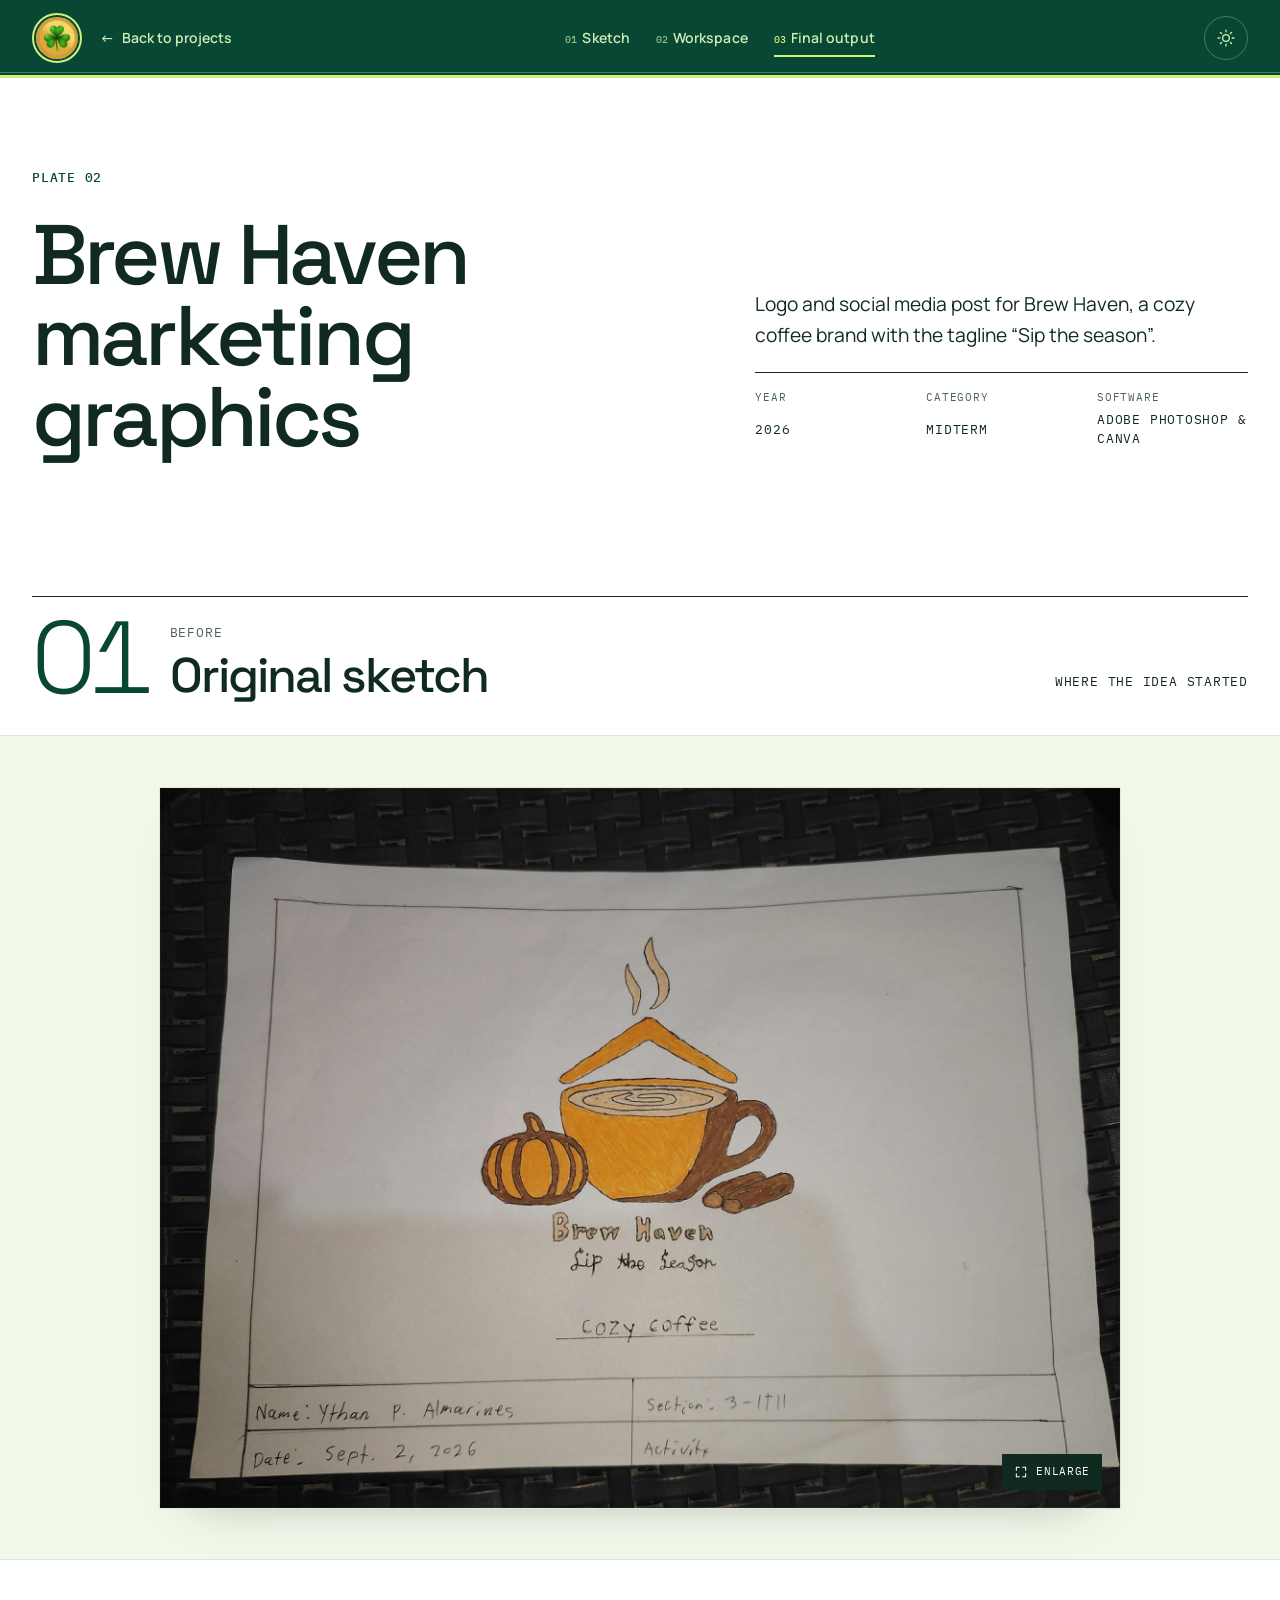
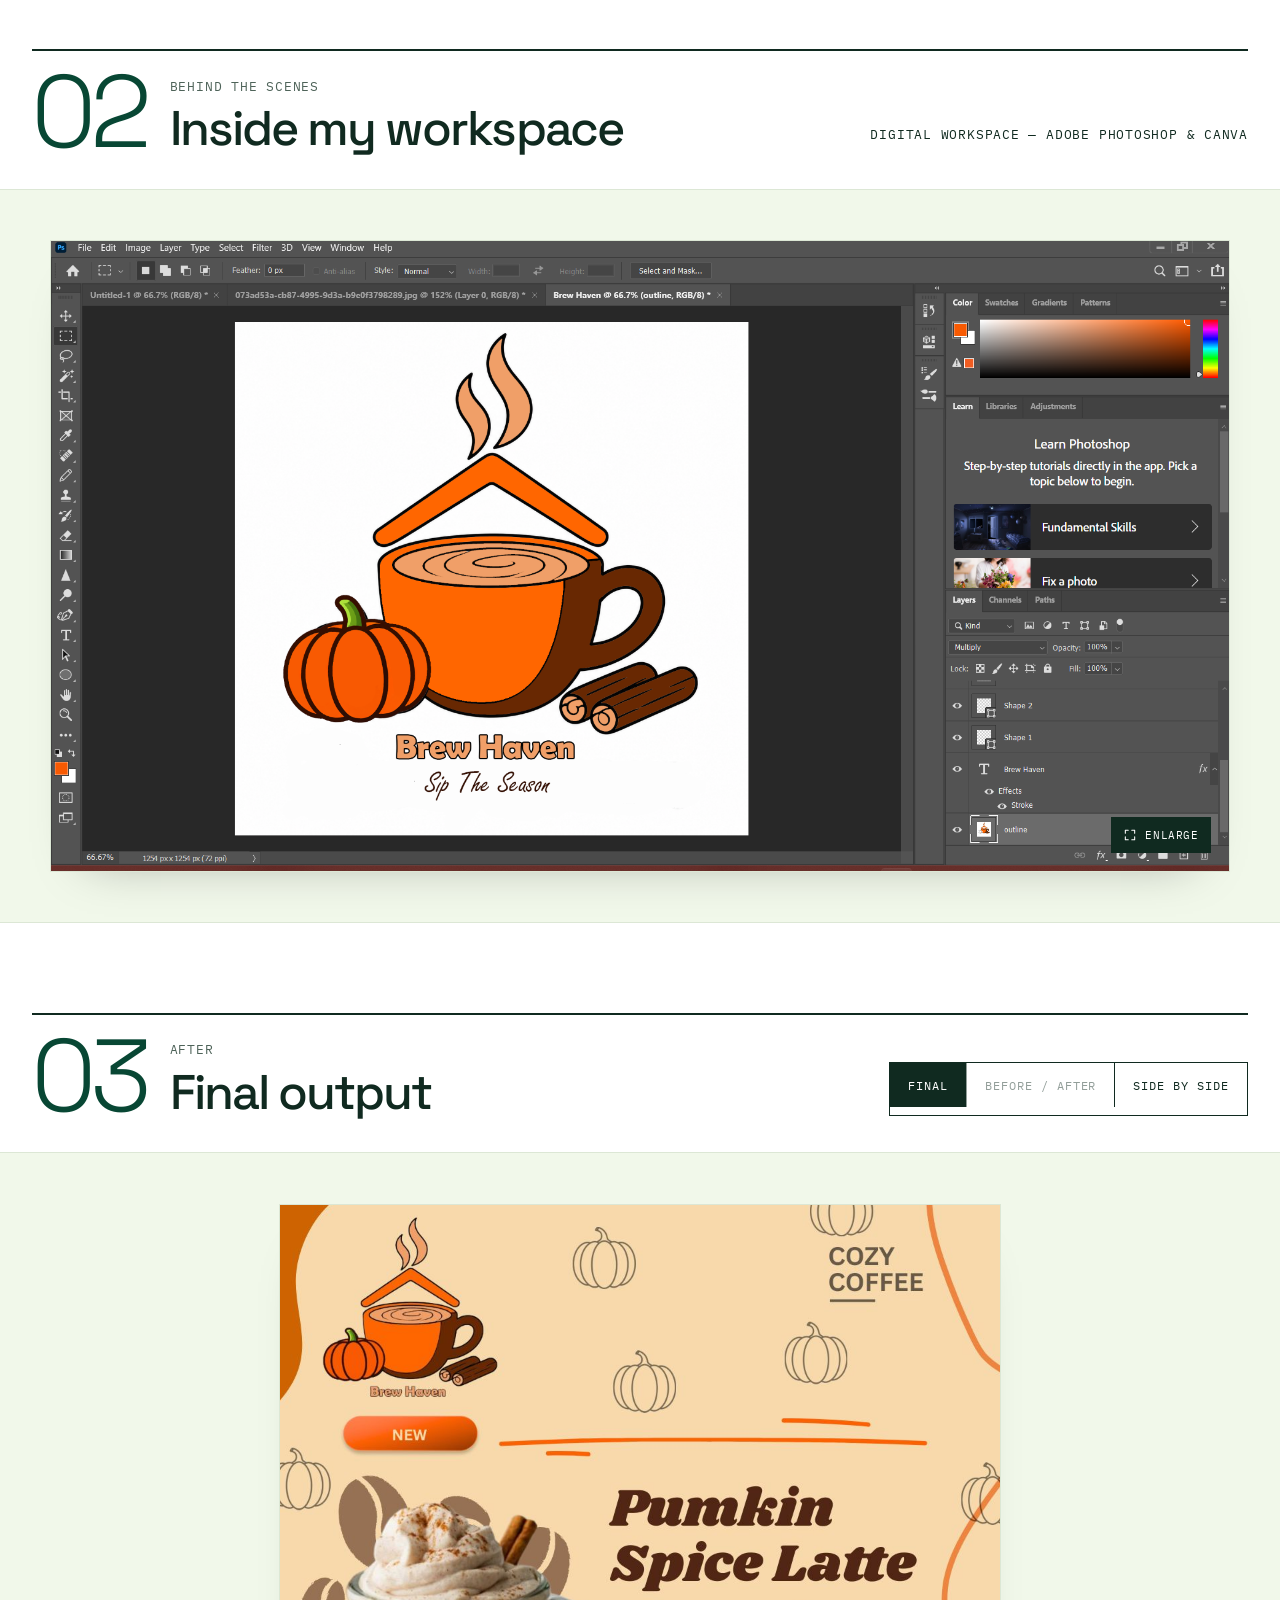
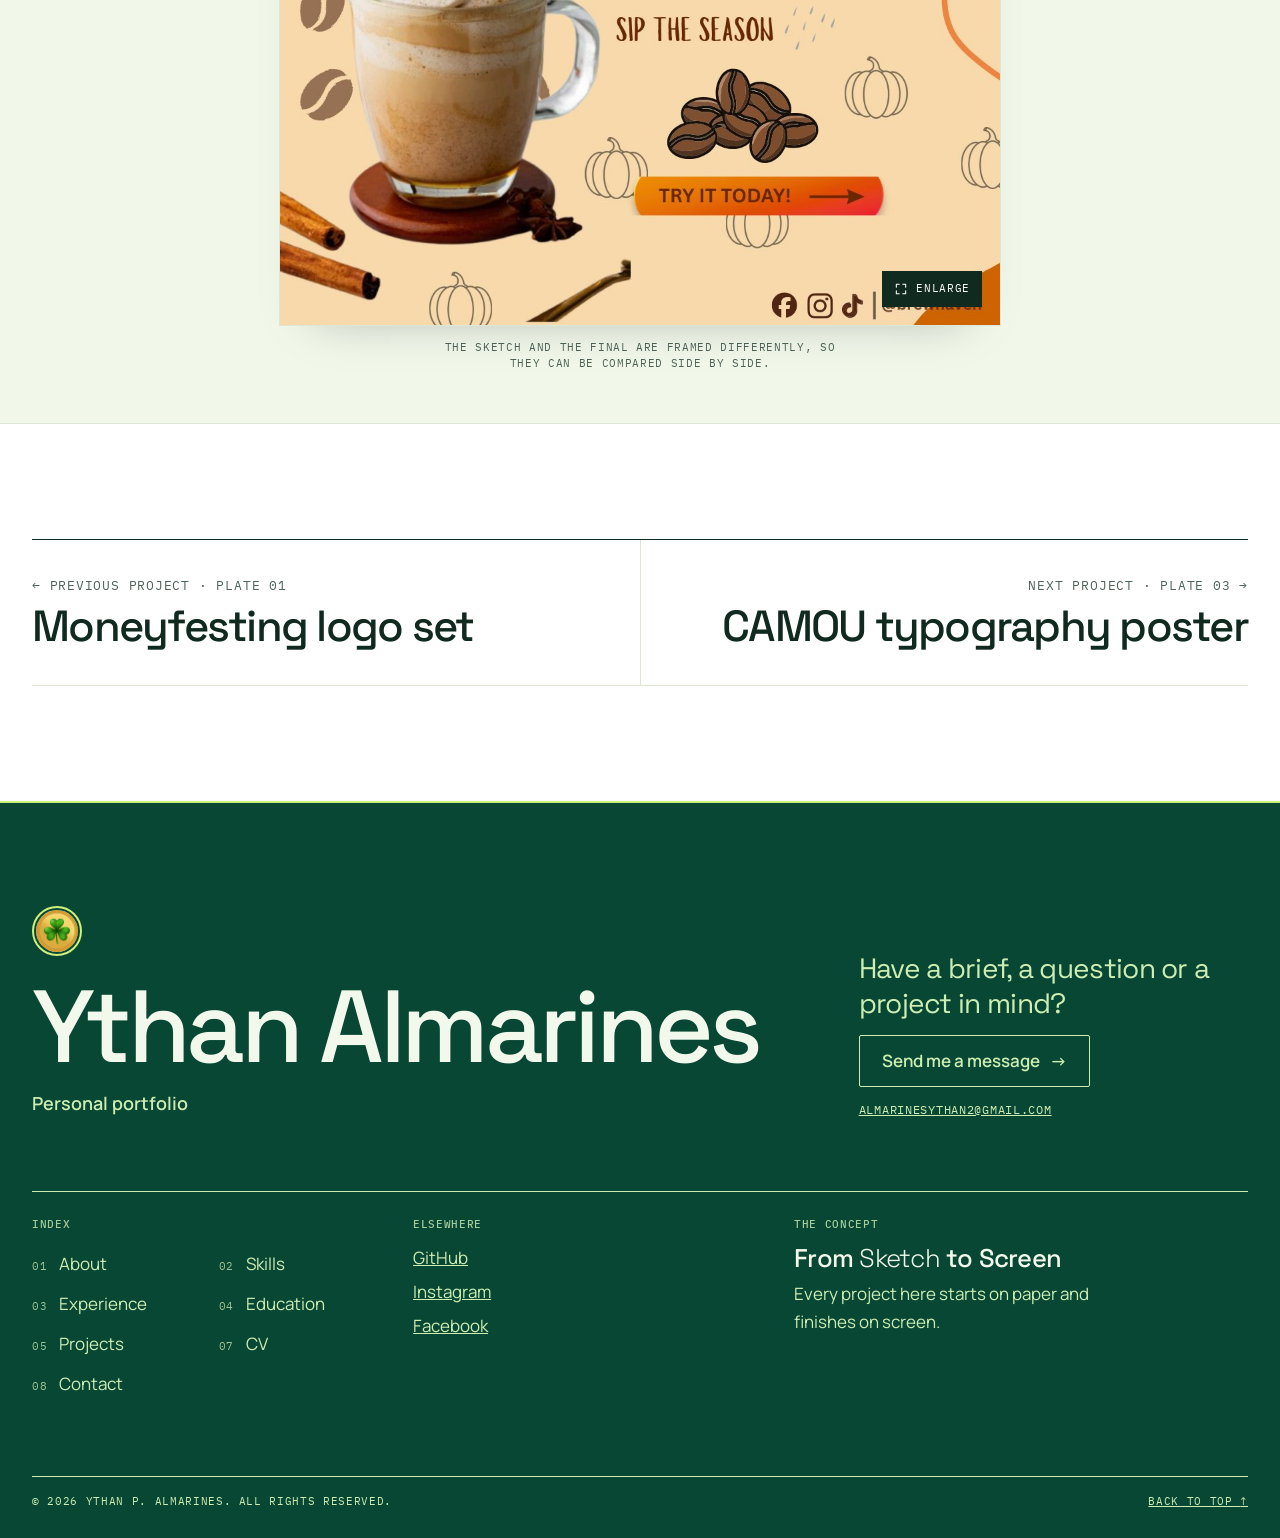
==== projects/brew-haven-graphics/index.html @ 0a7f50d2 "Publish portfolio website From Sketch to Screen: homepage, four project pages, styles, scripts, web " ====
<!DOCTYPE html>
<html lang="en">
<head>
  <meta charset="utf-8">
  <meta name="viewport" content="width=device-width, initial-scale=1, viewport-fit=cover">
  <title>Project | Ythan Almarines</title>
  <meta name="description" content="A project from my graphic design portfolio: from the original sketch to the finished artwork.">
  <link rel="preconnect" href="https://fonts.googleapis.com">
  <link rel="preconnect" href="https://fonts.gstatic.com" crossorigin>
  <link rel="stylesheet" href="https://fonts.googleapis.com/css2?family=IBM+Plex+Mono:wght@400;500&family=Manrope:wght@400;500;600;700&family=Space+Grotesk:wght@300;400;500;600&display=swap">
  <link rel="stylesheet" href="../../css/style.css">
  <link rel="stylesheet" href="../../css/project.css">
  <!-- Before first paint: apply a saved theme, and allow motion unless the visitor asked for less.
       If this does not run, the page simply shows without animation. -->
  <script>(function (d) { d.classList.add('js'); try { var t = localStorage.getItem('sts-theme'); if (t === 'dark' || t === 'light') d.setAttribute('data-theme', t); } catch (e) {} if (!matchMedia('(prefers-reduced-motion: reduce)').matches) d.classList.add('motion'); })(document.documentElement);</script>
</head>
<!--
  PROJECT PAGE TEMPLATE. Every project folder holds an identical copy of this file.
  The page reads its folder name (for example "my-poster") and shows that project from js/projects.js.
  You never need to edit this file.
-->
<body class="project-page" data-root="../../">
<a class="skip" href="#main">Skip to content</a>

<header class="site-header">
  <span class="read-progress" aria-hidden="true"></span>
  <div class="wrap">
    <div class="hdr-left">
      <a class="logo" href="../../index.html" aria-label="Logo, go to the homepage">
        <img src="../../images/logo/logo.jpg" alt="" width="192" height="192" decoding="async">
      </a>
      <a class="back-link" href="../../index.html#projects"><span class="arr" aria-hidden="true">&larr;</span><span class="back-long">Back to projects</span><span class="back-short">Projects</span></a>
    </div>
    <nav class="nav-desktop" aria-label="On this page">
      <ul>
        <li data-sec="sketch"><a href="#sketch"><sup>01</sup>Sketch</a></li>
        <li data-sec="workspace"><a href="#workspace"><sup>02</sup>Workspace</a></li>
        <li data-sec="final"><a href="#final"><sup>03</sup>Final output</a></li>
      </ul>
    </nav>
    <div class="header-tools">
      <button class="icon-btn theme-btn" id="theme-toggle" type="button" aria-label="Switch to dark theme">
        <svg class="sun" viewBox="0 0 24 24" aria-hidden="true" fill="none" stroke="currentColor" stroke-width="1.6" stroke-linecap="round"><circle cx="12" cy="12" r="4"/><path d="M12 2.5v2M12 19.5v2M2.5 12h2M19.5 12h2M5.3 5.3l1.4 1.4M17.3 17.3l1.4 1.4M5.3 18.7l1.4-1.4M17.3 6.7l1.4-1.4"/></svg>
        <svg class="moon" viewBox="0 0 24 24" aria-hidden="true" fill="none" stroke="currentColor" stroke-width="1.6" stroke-linecap="round" stroke-linejoin="round"><path d="M20 14.5A8 8 0 0 1 9.5 4a8 8 0 1 0 10.5 10.5z"/></svg>
      </button>
      <button class="icon-btn menu-btn" id="menu-open" type="button" aria-label="Open page menu" aria-expanded="false" aria-controls="menu">
        <svg viewBox="0 0 24 24" aria-hidden="true" fill="none" stroke="currentColor" stroke-width="1.6" stroke-linecap="round"><path d="M3 8h18M3 16h18"/></svg>
      </button>
    </div>
  </div>
</header>

<div class="menu" id="menu" role="dialog" aria-modal="true" aria-label="Page menu" hidden>
  <div class="wrap">
    <div class="menu-top">
      <a class="logo" href="../../index.html" aria-label="Logo, go to the homepage"><img src="../../images/logo/logo.jpg" alt="" width="192" height="192" decoding="async"></a>
      <button class="icon-btn" id="menu-close" type="button" aria-label="Close menu">
        <svg viewBox="0 0 24 24" aria-hidden="true" fill="none" stroke="currentColor" stroke-width="1.6" stroke-linecap="round"><path d="M5 5l14 14M19 5L5 19"/></svg>
      </button>
    </div>
    <nav aria-label="Mobile">
      <ol>
        <li data-sec="sketch"><a href="#sketch"><span class="num mono">01</span><span class="label">Original sketch</span></a></li>
        <li data-sec="workspace"><a href="#workspace"><span class="num mono">02</span><span class="label">Workspace</span></a></li>
        <li data-sec="final"><a href="#final"><span class="num mono">03</span><span class="label">Final output</span></a></li>
        <li><a href="../../index.html#projects"><span class="num mono">&larr;</span><span class="label">All projects</span></a></li>
      </ol>
    </nav>
    <p class="menu-foot mono">Project &middot; From Sketch to Screen</p>
  </div>
</div>

<main id="main">
  <!-- TITLE: title, short description, basic facts. The images below tell the story. -->
  <section class="cs-hero" aria-labelledby="cs-title">
    <div class="wrap grid">
      <p class="cs-kicker mono"><span class="pl" id="cs-plate"></span><span id="cs-sample"></span></p>
      <h1 class="cs-title" id="cs-title"></h1>
      <div class="cs-side">
        <p class="cs-intro" id="cs-intro"></p>
        <dl class="cs-meta mono" id="cs-meta"></dl>
        <dl class="cs-notes" id="cs-notes"></dl>
      </div>
    </div>
  </section>

  <!-- The same three steps on every project page, always in this order:
       01 Original sketch -> 02 Inside my workspace -> 03 Final output -->

  <!-- 01 ORIGINAL SKETCH -->
  <section class="step" id="sketch" aria-labelledby="sk-h">
    <header class="wrap step-head" data-stagger=":scope > *">
      <span class="step-no" aria-hidden="true"></span>
      <div class="step-titles">
        <p class="step-kicker mono">Before</p>
        <h2 class="step-title" id="sk-h">Original sketch</h2>
      </div>
      <p class="step-cap mono" id="sk-cap">Where the idea started</p>
    </header>
    <div class="mat">
      <button class="art art-shadow art-btn" id="sk-art" type="button" aria-haspopup="dialog"></button>
    </div>
  </section>

  <!-- 02 INSIDE MY WORKSPACE -->
  <section class="step" id="workspace" aria-labelledby="ws-h">
    <header class="wrap step-head" data-stagger=":scope > *">
      <span class="step-no" aria-hidden="true"></span>
      <div class="step-titles">
        <p class="step-kicker mono">Behind the scenes</p>
        <h2 class="step-title" id="ws-h">Inside my workspace</h2>
      </div>
      <p class="step-cap mono" id="ws-cap"></p>
    </header>
    <div class="mat">
      <button class="art art-shadow art-btn" id="ws-art" type="button" aria-haspopup="dialog"></button>
    </div>
  </section>

  <!-- 03 FINAL OUTPUT, with an optional before & after comparison -->
  <section class="step step-final" id="final" aria-labelledby="fi-h" data-mode="final">
    <header class="wrap step-head" data-stagger=":scope > *">
      <span class="step-no" aria-hidden="true"></span>
      <div class="step-titles">
        <p class="step-kicker mono">After</p>
        <h2 class="step-title" id="fi-h">Final output</h2>
      </div>
      <div class="view-toggle" id="fi-views" role="group" aria-label="How to show the final output">
        <button type="button" class="vt-btn" data-view="final" aria-pressed="true">Final</button>
        <button type="button" class="vt-btn" data-view="slider" aria-pressed="false">Before / After</button>
        <button type="button" class="vt-btn" data-view="split" aria-pressed="false">Side by side</button>
      </div>
    </header>
    <div class="mat">
      <button class="art art-shadow art-btn" id="fi-art" type="button" aria-haspopup="dialog"></button>
      <div class="compare" id="compare" data-view="slider" style="--pos: 50%">
        <div class="cmp-stage">
          <figure class="cmp-layer cmp-after" aria-label="Final, after">
            <div class="cmp-media" data-slot="after"></div>
            <figcaption class="cmp-label cmp-label-r mono">Final &middot; After</figcaption>
          </figure>
          <figure class="cmp-layer cmp-before" aria-label="Sketch, before">
            <div class="cmp-media" data-slot="before"></div>
            <figcaption class="cmp-label mono">Sketch &middot; Before</figcaption>
          </figure>
          <div class="cmp-handle" aria-hidden="true"><span class="cmp-knob"><svg viewBox="0 0 24 24"><path d="M9 6l-5 6 5 6M15 6l5 6-5 6"/></svg></span></div>
          <input class="cmp-range" id="cmp-range" type="range" min="0" max="100" step="1" value="50"
            aria-label="Compare sketch and final artwork. Higher values show more of the sketch.">
        </div>
        <div class="cmp-split" aria-hidden="true">
          <figure><div class="cmp-media" data-slot="before"></div><figcaption class="mono">01 &middot; Sketch &middot; Before</figcaption></figure>
          <figure><div class="cmp-media" data-slot="after"></div><figcaption class="mono">03 &middot; Final &middot; After</figcaption></figure>
        </div>
        <p class="cmp-hint mono">Drag the handle, tap anywhere on the image, or use the arrow keys.</p>
      </div>
      <p class="step-note mono" id="fi-note" hidden></p>
    </div>
  </section>

  <!-- Enlarged image -->
  <dialog class="zoom" id="zoom" aria-labelledby="zoom-cap">
    <div class="zoom-bar">
      <p class="mono" id="zoom-cap"></p>
      <button class="icon-btn" type="button" id="zoom-close" aria-label="Close enlarged image">
        <svg viewBox="0 0 24 24" aria-hidden="true" fill="none" stroke="currentColor" stroke-width="1.6" stroke-linecap="round"><path d="M5 5l14 14M19 5L5 19"/></svg>
      </button>
    </div>
    <div class="zoom-media" id="zoom-media"></div>
  </dialog>

  <!-- PREVIOUS / NEXT -->
  <nav class="cs-sec pn-sec" aria-label="More projects">
    <div class="wrap">
      <div class="pn" id="pn"></div>
    </div>
  </nav>
</main>

<footer class="site-footer">
  <div class="wrap">
    <div class="foot-id">
      <a class="logo foot-logo" href="../../index.html" aria-label="Logo, go to the homepage"><img src="../../images/logo/logo.jpg" alt="" width="192" height="192" decoding="async"></a>
      <p class="foot-name">Ythan Almarines</p>
      <p class="foot-role">Personal portfolio</p>
    </div>
    <div class="foot-cta">
      <p class="foot-ask">Have a brief, a question or a project in mind?</p>
      <a class="foot-back" href="../../index.html#contact">Send me a message <span class="arr" aria-hidden="true">&rarr;</span></a>
      <p class="mono foot-mail"><a href="mailto:almarinesythan2@gmail.com">almarinesythan2@gmail.com</a></p>
    </div>
    <div class="foot-cols">
      <nav class="foot-col" aria-label="Footer">
        <h2 class="mono">Index</h2>
        <ol class="foot-index">
          <li><a href="../../index.html#about"><span class="mono">01</span>About</a></li>
          <li><a href="../../index.html#skills"><span class="mono">02</span>Skills</a></li>
          <li><a href="../../index.html#experience"><span class="mono">03</span>Experience</a></li>
          <li><a href="../../index.html#education"><span class="mono">04</span>Education</a></li>
          <li><a href="../../index.html#projects"><span class="mono">05</span>Projects</a></li>
          <li><a href="../../index.html#cv"><span class="mono">07</span>CV</a></li>
          <li><a href="../../index.html#contact"><span class="mono">08</span>Contact</a></li>
        </ol>
      </nav>
      <div class="foot-col">
        <h2 class="mono">Elsewhere</h2>
        <ul class="foot-social">
          <li><a href="https://github.com/tantanannan" target="_blank" rel="noopener">GitHub</a></li>
          <li><a href="https://www.instagram.com/tanchiato/" target="_blank" rel="noopener">Instagram</a></li>
          <li><a href="https://www.facebook.com/share/1FRAPZCMxt/" target="_blank" rel="noopener">Facebook</a></li>
        </ul>
      </div>
      <div class="foot-col foot-concept">
        <h2 class="mono">The concept</h2>
        <p class="foot-mark">From <em>Sketch</em> to Screen</p>
        <p>Every project here starts on paper and finishes on screen.</p>
      </div>
    </div>
    <div class="foot-row mono">
      <span>&copy; 2026 Ythan P. Almarines. All rights reserved.</span>
      <a href="#main">Back to top <span aria-hidden="true">&uarr;</span></a>
    </div>
  </div>
</footer>


<script src="../../js/projects.js"></script>
<script src="../../js/site.js"></script>
<script src="../../js/project.js"></script>
</body>
</html>
---- css/style.css ----
/* Layout: an exhibition catalogue. 12-column editorial grid, hairline rules, numbered sections,
   text and image blocks alternating sides. White canvas, deep pine type, lime on pine as the signature. */
:root {
  /* The palette (from images/color pallete.jpg). Change these three and the whole site follows. */
  --pine: #084734;           /* Emerald Pine: header, buttons, links, rules on white */
  --lime: #CEF17B;           /* Lime Glow: fills only on light backgrounds (too pale for text on white) */
  --tea: #CDEDB3;            /* Green Tea: text on pine, soft tints */
  --night: #0B1712;          /* pine-black, the dark-mode page */

  /* Roles. Components use these, never the palette names directly. */
  --paper: #FFFFFF;          /* page */
  --ink: #102A20;            /* headings and body text, 15:1 on white */
  --pencil: #4E6359;         /* secondary text, 6.5:1 on white */
  --marker: var(--pine);     /* accent fills and lines */
  --marker-ink: var(--pine); /* green text and links, 10.7:1 on white */
  --on-marker: var(--lime);  /* text on accent fills: lime on pine, 8.4:1 */
  --rule: #DCE7D5;           /* hairlines */
  --wash: #F1F8EA;           /* placeholders, fields, quiet panels (a whisper of Green Tea) */
  --highlight: var(--lime);  /* search matches */
  --brand: var(--pine);      /* header bar, the same in both themes */
  --error: #B42318;

  --f-display: "Space Grotesk", "Helvetica Neue", Arial, sans-serif;
  --f-body: "Manrope", "Helvetica Neue", Arial, sans-serif;
  --f-mono: "IBM Plex Mono", ui-monospace, "SFMono-Regular", Menlo, Consolas, monospace;

  --max: 1320px;
  --gutter: max(16px, env(safe-area-inset-left, 0px));
  --gutter-r: max(16px, env(safe-area-inset-right, 0px));
  --header-h: 72px;

  /* Motion system: one easing family, four durations, one travel distance.
     --k scales the hero timing; smaller screens move less and finish sooner. */
  --ease: cubic-bezier(.22, 1, .36, 1);
  --ease-io: cubic-bezier(.65, 0, .35, 1);
  --t-micro: 160ms;
  --t-hover: 220ms;
  --t-reveal: 520ms;
  --t-stagger: 70ms;
  --rise: 20px;
  --k: 1;
}
@media (max-width: 1099px) { :root { --t-reveal: 460ms; --t-stagger: 55ms; --rise: 14px; --k: .9; } }
@media (max-width: 719px) { :root { --t-reveal: 380ms; --t-stagger: 40ms; --rise: 10px; --k: .8; } }
@media (prefers-color-scheme: dark) {
  :root:not([data-theme="light"]) {
    --paper: var(--night); --ink: #E8F3DF; --pencil: #A3B9AA; --marker: var(--lime);
    --marker-ink: var(--lime); --rule: #213A2E; --wash: #12241B; --on-marker: var(--pine); --error: #F08A6E;
    --highlight: rgba(206, 241, 123, .35);
    color-scheme: dark;
  }
}
:root[data-theme="dark"] {
  --paper: var(--night); --ink: #E8F3DF; --pencil: #A3B9AA; --marker: var(--lime);
  --marker-ink: var(--lime); --rule: #213A2E; --wash: #12241B; --on-marker: var(--pine); --error: #F08A6E;
  --highlight: rgba(206, 241, 123, .35);
  color-scheme: dark;
}

*, *::before, *::after { box-sizing: border-box; }
html { scroll-behavior: smooth; scroll-padding-top: calc(var(--header-h) + env(safe-area-inset-top, 0px) + 16px); }
body {
  margin: 0;
  background: var(--paper);
  color: var(--ink);
  font-family: var(--f-body);
  font-size: 1.0625rem;
  line-height: 1.65;
  -webkit-font-smoothing: antialiased;
  text-rendering: optimizeLegibility;
}
body::before {
  content: ""; position: fixed; inset: 0 0 auto; height: env(safe-area-inset-top, 0px);
  z-index: 60; background: var(--paper);
}
h1, h2, h3, h4, p, ol, ul, dl, dd, figure { margin: 0; }
ul, ol { padding: 0; list-style: none; }
a { color: inherit; }
img, svg { max-width: 100%; }
h1, h2, h3 { text-wrap: balance; font-weight: 500; }
/* Space Grotesk has no italic, so emphasis inside display type is a lighter weight in green */
h1 em, h2 em, h3 em { font-style: normal; font-weight: 300; color: var(--marker-ink); }

.wrap {
  max-width: calc(var(--max) + 64px);
  margin-inline: auto;
  padding-left: var(--gutter);
  padding-right: var(--gutter-r);
}
@media (min-width: 720px) {
  .wrap { padding-left: max(32px, env(safe-area-inset-left, 0px)); padding-right: max(32px, env(safe-area-inset-right, 0px)); }
}
.grid { display: grid; grid-template-columns: repeat(12, minmax(0, 1fr)); column-gap: 24px; }

.mono {
  font-family: var(--f-mono); font-size: .8125rem; letter-spacing: .06em; text-transform: uppercase;
  line-height: 1.5;
}
.skip {
  position: absolute; left: 16px; top: -100px; z-index: 100; background: var(--marker); color: var(--on-marker);
  padding: 10px 14px; font-weight: 500; text-decoration: none;
}
.skip:focus { top: calc(env(safe-area-inset-top, 0px) + 12px); }

:focus-visible { outline: 3px solid var(--marker-ink); outline-offset: 3px; }

/* Placeholders: dashed and tinted, so nothing reads as real information */
.ph {
  background: var(--wash);
  border-bottom: 1px dashed var(--pencil);
  padding: 0 .28em;
  border-radius: 2px;
  -webkit-box-decoration-break: clone; box-decoration-break: clone;
}
.note {
  font-family: var(--f-mono); font-size: .75rem; letter-spacing: .02em; color: var(--pencil);
  border-left: 1px solid var(--rule); padding-left: 12px; max-width: 46ch; line-height: 1.55;
}
.note b { font-weight: 500; color: var(--ink); }

/* Preview banner */
.preview-bar { border-bottom: 1px solid var(--rule); }
.preview-bar .wrap { display: flex; flex-wrap: wrap; gap: 4px 16px; padding-block: 9px; color: var(--pencil); font-size: .75rem; }
.preview-bar strong { color: var(--ink); font-weight: 500; }

/* Header */
/* Emerald Pine header with Green Tea text (8.3:1) and Lime Glow accents. It flips the local
   colour tokens so the logo, links, numbers and buttons stay high-contrast on it. */
.site-header, .menu-top {
  --paper: var(--brand); --ink: var(--tea); --pencil: var(--tea); --marker: var(--lime); --marker-ink: var(--lime);
  --on-marker: var(--pine);
  --rule: rgba(205, 237, 179, .3);
  --wash: rgba(205, 237, 179, .12);
}
.site-header {
  position: sticky; top: env(safe-area-inset-top, 0px); z-index: 50;
  background: var(--paper); color: var(--ink); border-bottom: 2px solid var(--lime);
}
.site-header::after {
  /* a thin second rule, like the double line of a printed masthead */
  content: ""; position: absolute; left: 0; right: 0; bottom: 3px; height: 1px; background: var(--rule); pointer-events: none;
}
.site-header .nav-desktop a::after { background: var(--lime); height: 2px; }
.site-header .nav-desktop a sup { color: var(--ink); opacity: .72; }
.site-header .nav-desktop a[aria-current="true"] sup { opacity: 1; }
.site-header .logo:hover { box-shadow: 0 0 0 4px var(--rule); }
.site-header :focus-visible, .menu-top :focus-visible { outline-color: var(--ink); outline-offset: 2px; }
.site-header .wrap { display: flex; align-items: center; justify-content: space-between; gap: 24px; height: var(--header-h); }
@media (min-width: 1100px) { :root { --header-h: 76px; } }

/* Circular logo (images/logo/logo.jpg): a 2.5px Lime Glow ring with a thin pine gap inside it,
   so the edge reads against both the gold coin and the pine bars. */
.logo {
  --size: 44px;
  position: relative; flex: 0 0 var(--size); width: var(--size); height: var(--size); aspect-ratio: 1 / 1;
  border-radius: 50%; border: 2.5px solid var(--lime); padding: 2px; overflow: hidden; display: grid; place-items: center;
  text-decoration: none; color: var(--pencil); background: var(--brand);
  transition: box-shadow .2s ease, border-color .2s ease;
}
.logo img { width: 100%; height: 100%; object-fit: cover; border-radius: 50%; display: block; }
.logo-ph {
  position: absolute; inset: 4px; border-radius: 50%; border: 1px dashed var(--rule);
  display: grid; place-items: center; font-family: var(--f-mono); font-size: .5625rem;
  letter-spacing: .1em; text-transform: uppercase; line-height: 1;
}
.logo:hover { border-color: var(--lime); box-shadow: 0 0 0 4px rgba(206, 241, 123, .28); }
@media (min-width: 720px) { .logo { --size: 50px; } }

.nav-desktop { display: none; }
.nav-desktop ul { display: flex; gap: 2px; }
.nav-desktop a {
  display: flex; align-items: baseline; gap: 5px; padding: 10px 12px; text-decoration: none;
  font-size: .875rem; font-weight: 600; letter-spacing: .005em; position: relative; color: var(--ink);
}
.nav-desktop a sup { font-family: var(--f-mono); font-size: .625rem; font-weight: 500; color: var(--pencil); top: 0; vertical-align: .45em; line-height: 0; }
.nav-desktop a::after {
  content: ""; position: absolute; left: 12px; right: 12px; bottom: 3px; height: 1.5px; background: var(--marker);
  transform: scaleX(0); transform-origin: right; transition: transform 280ms var(--ease);
}
/* the underline enters from the left and leaves to the right */
.nav-desktop a:hover::after, .nav-desktop a[aria-current="true"]::after { transform: scaleX(1); transform-origin: left; }
.nav-desktop a[aria-current="true"] sup { color: var(--marker-ink); }
.nav-desktop a.later { color: var(--pencil); }
.header-tools { display: flex; align-items: center; gap: 8px; }
.icon-btn {
  width: 44px; height: 44px; display: inline-grid; place-items: center; background: none; border: 1px solid transparent;
  color: var(--ink); cursor: pointer; border-radius: 50%; transition: border-color .2s ease, background-color .2s ease, color .2s ease;
}
.icon-btn:hover { border-color: var(--rule); }
.icon-btn svg { width: 20px; height: 20px; }
/* On the green bar the tools sit in a hairline circle, and fill with ink on hover */
.site-header .icon-btn, .menu-top .icon-btn { border-color: var(--rule); }
.site-header .icon-btn:hover, .menu-top .icon-btn:hover { background: var(--lime); border-color: var(--lime); color: var(--pine); }
/* Sun and moon share one cell and swap with a short turn */
.theme-btn svg { grid-area: 1 / 1; transition: opacity var(--t-micro) ease, transform 320ms var(--ease); }
.theme-btn .moon { opacity: 0; transform: rotate(-70deg) scale(.6); }
.is-dark .theme-btn .sun { opacity: 0; transform: rotate(70deg) scale(.6); }
.is-dark .theme-btn .moon { opacity: 1; transform: none; }
@media (min-width: 1100px) {
  .nav-desktop { display: block; }
  .menu-btn { display: none; }
}

/* Mobile menu */
.menu {
  position: fixed; inset: 0; z-index: 70; background: var(--paper);
  padding-top: env(safe-area-inset-top, 0px); padding-bottom: env(safe-area-inset-bottom, 0px);
  overflow-y: auto;
}
.menu::before {
  /* the green bar continues across the open menu */
  content: ""; position: absolute; left: 0; right: 0; top: 0; height: calc(var(--header-h) + env(safe-area-inset-top, 0px));
  background: var(--brand); border-bottom: 2px solid var(--lime);
}
.menu .wrap { position: relative; display: flex; flex-direction: column; min-height: 100%; }
.menu-top { display: flex; justify-content: space-between; align-items: center; height: var(--header-h); color: var(--ink); }
.menu-top .logo { background: var(--brand); }
.menu ol { padding-block: 20px 32px; }
.menu li { border-bottom: 1px solid var(--rule); }
.menu li a {
  display: grid; grid-template-columns: 3.2rem 1fr auto; align-items: baseline; gap: 8px;
  padding: 14px 0; text-decoration: none;
}
.menu .num { color: var(--marker-ink); }
.menu .label {
  font-family: var(--f-display); font-weight: 500; font-size: clamp(1.9rem, 7.5vw, 2.75rem); line-height: 1.1; letter-spacing: -.03em;
  transition: color .2s ease, transform .25s var(--ease); display: inline-block;
}
.menu .tag { color: var(--pencil); font-size: .6875rem; }
.menu li a:hover .label { color: var(--marker-ink); transform: translateX(6px); }
.menu-foot { margin-top: auto; padding-bottom: 24px; color: var(--pencil); }
body.menu-open { overflow: hidden; }

/* Shared button style: squared, flat, arrow nudges on hover */
.btn {
  display: inline-flex; align-items: center; gap: 12px; min-height: 52px; padding: 0 24px;
  font: 600 .9375rem/1 var(--f-body); letter-spacing: .005em; text-decoration: none; color: var(--ink);
  background: transparent; border: 1.5px solid var(--ink); border-radius: 2px; cursor: pointer;
  transition: background-color .2s ease, color .2s ease, border-color .2s ease, transform .15s ease;
}
.btn .mono { font-size: .6875rem; color: inherit; opacity: .7; }
.btn .arr { display: inline-block; transition: transform .25s var(--ease); }
.btn:hover .arr { transform: translateX(4px); }
.btn:not(:disabled):active { transform: translateY(1px); }
.btn-primary { background: var(--marker); border-color: var(--marker); color: var(--on-marker); }
.btn-primary:hover { background: var(--ink); border-color: var(--ink); color: var(--paper); }
.btn-outline:hover { background: var(--ink); color: var(--paper); }
.link-arrow {
  display: inline-flex; align-items: center; gap: 8px; min-height: 52px; padding-inline: 6px; font-weight: 600; text-decoration: none;
  color: var(--marker-ink); background: linear-gradient(currentColor, currentColor) 6px calc(100% - 14px) / 0 1.5px no-repeat;
  transition: background-size .2s ease;
}
.link-arrow:hover { background-size: calc(100% - 12px) 1.5px; }
.link-arrow .arr { transition: transform .2s ease; }
.link-arrow:hover .arr { transform: translateX(4px); }

/* Image placeholder: faint X from your wireframe, with printer's crop marks at the corners */
.frame { position: relative; background: var(--wash); max-width: 100%; border: 1px solid var(--rule); }
.frame::before {
  content: ""; position: absolute; inset: -7px; pointer-events: none;
  background:
    linear-gradient(var(--pencil), var(--pencil)) 0 0 / 14px 1px no-repeat,
    linear-gradient(var(--pencil), var(--pencil)) 0 0 / 1px 14px no-repeat,
    linear-gradient(var(--pencil), var(--pencil)) 100% 0 / 14px 1px no-repeat,
    linear-gradient(var(--pencil), var(--pencil)) 100% 0 / 1px 14px no-repeat,
    linear-gradient(var(--pencil), var(--pencil)) 0 100% / 14px 1px no-repeat,
    linear-gradient(var(--pencil), var(--pencil)) 0 100% / 1px 14px no-repeat,
    linear-gradient(var(--pencil), var(--pencil)) 100% 100% / 14px 1px no-repeat,
    linear-gradient(var(--pencil), var(--pencil)) 100% 100% / 1px 14px no-repeat;
}
.frame svg.x { position: absolute; inset: 0; width: 100%; height: 100%; color: var(--rule); }
.frame .frame-label {
  position: absolute; left: 14px; bottom: 12px; right: 14px; color: var(--pencil); font-size: .6875rem;
  background: var(--wash); padding: 4px 6px; width: fit-content; max-width: calc(100% - 28px);
}

/* Section frame */
.section { padding-block: clamp(80px, 10vw, 144px); border-top: 1px solid var(--rule); }
.sec-head { align-items: end; row-gap: 18px; margin-bottom: clamp(44px, 6vw, 80px); }
.sec-index { grid-column: 1 / -1; display: flex; gap: 12px; align-items: center; color: var(--pencil); }
.sec-index .n { color: var(--marker-ink); font-weight: 500; display: inline-flex; align-items: center; gap: 12px; }
.sec-index .n::after { content: ""; width: 28px; height: 1.5px; background: var(--marker); }
.sec-title { grid-column: 1 / -1; font-family: var(--f-display); font-weight: 500; font-size: clamp(2.25rem, 4.8vw, 3.9rem); line-height: 1.02; letter-spacing: -.035em; }
.sec-dek { grid-column: 1 / -1; max-width: 52ch; color: var(--pencil); }
@media (min-width: 900px) {
  .sec-index { grid-column: 1 / 4; align-self: start; padding-top: 1rem; }
  .sec-title { grid-column: 4 / 11; }
  .sec-dek { grid-column: 4 / 10; }
}

/* INTRO COVER: the first screen, under the header. Photo, name and tagline over the theme's own
   background image (images/cover/), softened by palette overlays and crossed by a light editorial grid.
   The source images are never edited: overlays are extra CSS layers, so swapping a file is enough. */
.sr-only { position: absolute; width: 1px; height: 1px; padding: 0; margin: -1px; overflow: hidden; clip: rect(0 0 0 0); white-space: nowrap; border: 0; }
.intro {
  /* one screen minus the header above it */
  --grid-line: rgba(8, 71, 52, .13);
  position: relative; isolation: isolate; overflow: hidden; overflow: clip;
  min-height: calc(100vh - var(--header-h)); min-height: calc(100svh - var(--header-h));
  display: flex; flex-direction: column; justify-content: center;
  padding-block: 28px 96px;
  background-color: var(--tea); /* shows if the image cannot load */
}
.intro::before {
  content: ""; position: absolute; inset: 0; z-index: -2; pointer-events: none;
  background-repeat: no-repeat; background-position: center; background-size: cover;
  /* Light cover: the picture itself, with one palette gradient. Green Tea rises from the lower left,
     lifting the darkest corner where the name sits, and settles into white at the bottom edge so
     the cover runs straight into the page. */
  background-image:
    linear-gradient(15deg, rgba(205, 237, 179, .78) 0%, rgba(205, 237, 179, .38) 34%, rgba(205, 237, 179, 0) 62%),
    linear-gradient(180deg, rgba(255, 255, 255, 0) 82%, #FFFFFF 100%),
    url("../images/cover/cover-light.jpg");
}
/* Dark cover: a pine-black veil instead of white, a fainter lime bloom, and a fade into the night page */
:root[data-theme="dark"] .intro { --grid-line: rgba(206, 241, 123, .09); background-color: var(--night); }
:root[data-theme="dark"] .intro::before {
  background-image:
    linear-gradient(180deg, rgba(11, 23, 18, 0) 58%, rgba(11, 23, 18, .86) 92%, #0B1712 100%),
    linear-gradient(90deg, rgba(11, 23, 18, .74) 0%, rgba(11, 23, 18, .38) 38%, rgba(11, 23, 18, 0) 66%),
    radial-gradient(38% 52% at 76% 46%, rgba(206, 241, 123, .13), rgba(206, 241, 123, 0) 70%),
    url("../images/cover/cover-dark.jpg");
}
@media (prefers-color-scheme: dark) {
  :root:not([data-theme="light"]) .intro { --grid-line: rgba(206, 241, 123, .09); background-color: var(--night); }
  :root:not([data-theme="light"]) .intro::before {
    background-image:
      linear-gradient(180deg, rgba(11, 23, 18, 0) 58%, rgba(11, 23, 18, .86) 92%, #0B1712 100%),
      linear-gradient(90deg, rgba(11, 23, 18, .74) 0%, rgba(11, 23, 18, .38) 38%, rgba(11, 23, 18, 0) 66%),
      radial-gradient(38% 52% at 76% 46%, rgba(206, 241, 123, .13), rgba(206, 241, 123, 0) 70%),
      url("../images/cover/cover-dark.jpg");
  }
}
/* Stacked phones and tablets: the name sits low, so the veil rises from the bottom instead */
@media not all and (min-width: 900px) {
  @media not all and (min-width: 640px) and (orientation: landscape) {
    .intro::before {
      background-image:
        linear-gradient(0deg, rgba(205, 237, 179, .82) 0%, rgba(205, 237, 179, .45) 32%, rgba(205, 237, 179, 0) 60%),
        linear-gradient(180deg, rgba(255, 255, 255, 0) 86%, #FFFFFF 100%),
        url("../images/cover/cover-light.jpg");
    }
    :root[data-theme="dark"] .intro::before {
      background-image:
        linear-gradient(0deg, #0B1712 0%, rgba(11, 23, 18, .88) 30%, rgba(11, 23, 18, .35) 56%, rgba(11, 23, 18, 0) 74%),
        radial-gradient(60% 40% at 72% 26%, rgba(206, 241, 123, .12), rgba(206, 241, 123, 0) 70%),
        url("../images/cover/cover-dark.jpg");
    }
  }
}
@media (prefers-color-scheme: dark) and (not (min-width: 900px)) and (not ((min-width: 640px) and (orientation: landscape))) {
  :root:not([data-theme="light"]) .intro::before {
    background-image:
      linear-gradient(0deg, #0B1712 0%, rgba(11, 23, 18, .88) 30%, rgba(11, 23, 18, .35) 56%, rgba(11, 23, 18, 0) 74%),
      radial-gradient(60% 40% at 72% 26%, rgba(206, 241, 123, .12), rgba(206, 241, 123, 0) 70%),
      url("../images/cover/cover-dark.jpg");
  }
}
/* The cue and skip link land with the header docked, not with a sliver of the cover above it */
#main { scroll-margin-top: -16px; }
#main:focus { outline: none; }
.intro-bg { position: absolute; inset: 0; z-index: -1; pointer-events: none; }
.ib-layer { position: absolute; inset: 0; }
.ib-grid { position: relative; height: 100%; display: grid; grid-template-columns: repeat(2, minmax(0, 1fr)); }
.ib-grid span { position: relative; border-left: 1px solid var(--grid-line); }
.ib-grid span:nth-child(2) { border-right: 1px solid var(--grid-line); }
.ib-grid span:nth-child(n+3) { display: none; }
.ib-grid span:first-child::after {
  /* a small green register mark where the grid lines cross */
  content: ""; position: absolute; left: -6.5px; top: calc(86% - 6px); width: 12px; height: 12px; background: var(--marker);
}
.ib-hline { position: absolute; left: 0; right: 0; top: 86%; height: 1px; background: var(--grid-line); }

.intro-inner { position: relative; display: grid; gap: clamp(20px, 4svh, 40px); width: 100%; }
.intro-photo { position: relative; margin: 0; justify-self: end; width: min(66vw, 38svh, 420px); }
.ip-mask { position: relative; aspect-ratio: 4 / 5; overflow: hidden; overflow: clip; background: var(--wash); border-radius: 50%; }
.intro-photo::after, .portrait::after {
  content: ""; position: absolute; inset: -10px; border: 2.5px solid var(--marker); border-radius: 50%; pointer-events: none;
}
.ip-inner { position: absolute; inset: 0; }
.ip-mask > .ip-frame, .ip-inner > .ip-img { position: absolute; inset: 0; width: 100%; height: 100%; display: block; }
/* One photo per theme. The hidden one is display: none, so with loading="lazy" it is never downloaded. */
.photo-dark { display: none !important; }
:root[data-theme="dark"] .photo-light { display: none !important; }
:root[data-theme="dark"] .photo-dark { display: block !important; }
@media (prefers-color-scheme: dark) {
  :root:not([data-theme="light"]) .photo-light { display: none !important; }
  :root:not([data-theme="light"]) .photo-dark { display: block !important; }
}
.ip-img { object-fit: cover; }
.ip-frame { border: 0; }
.ip-frame::before { display: none; }
.ip-block { position: absolute; z-index: 2; width: clamp(34px, 4.4vw, 64px); aspect-ratio: 1; background: var(--marker); left: calc(clamp(34px, 4.4vw, 64px) * -.5); bottom: 10%; }

.intro-name {
  font-family: var(--f-display); font-weight: 500; font-size: clamp(2.6rem, min(13vw, 10svh), 9.5rem);
  line-height: .92; letter-spacing: -.05em; overflow-wrap: break-word;
}
.intro-name .line { display: block; overflow: hidden; overflow: clip; padding: .08em 0 .26em; margin: -.08em 0 -.26em; }
.in-hi { display: block; font-weight: 300; font-size: .42em; line-height: 1.1; letter-spacing: -.03em; margin-bottom: .14em; }
.in-name { position: relative; display: inline-block; max-width: 100%; }
/* The name in the palette's accent: Emerald Pine in light mode, Lime Glow in dark (cover and welcome) */
.in-name, .hero-title .name { color: var(--marker-ink); }
.in-name .ph { padding: 0 .08em; }
.in-dot { color: var(--marker); }
.scribble { position: absolute; left: 0; width: 100%; bottom: -.14em; height: .2em; overflow: visible; color: var(--marker); }
.scribble path { fill: none; stroke: currentColor; stroke-width: 1.6; stroke-linecap: round; stroke-linejoin: round; }
.scribble path { stroke-width: 2.2; }
.intro-tagline {
  margin-top: clamp(14px, 2.4svh, 26px); max-width: 32ch;
  font-family: var(--f-body); font-weight: 500; font-size: clamp(1.05rem, .7rem + 1.3vw, 1.55rem); line-height: 1.4; letter-spacing: -.01em;
}
.intro-tagline > span { display: inline-block; }

.intro-cue {
  position: absolute; left: 50%; bottom: max(22px, env(safe-area-inset-bottom, 0px)); width: 48px; height: 48px; margin-left: -24px;
  color: var(--ink); text-decoration: none; border-radius: 50%;
}
.cue-ring {
  display: grid; place-items: center; width: 100%; height: 100%; border: 1px solid var(--ink); border-radius: 50%;
  background: var(--paper); transition: background-color var(--t-hover) ease, color var(--t-hover) ease;
}
.cue-ring svg { width: 18px; height: 18px; fill: none; stroke: currentColor; stroke-width: 1.6; stroke-linecap: round; stroke-linejoin: round; }
.intro-cue:hover .cue-ring { background: var(--ink); color: var(--paper); }

@media (min-width: 720px) {
  .ib-grid { grid-template-columns: repeat(4, minmax(0, 1fr)); }
  .ib-grid span:nth-child(n+3) { display: block; }
  .ib-grid span:nth-child(2) { border-right: 0; }
  .ib-grid span:nth-child(4) { border-right: 1px solid var(--grid-line); }
  .intro-photo { width: min(54vw, 40svh, 440px); }
}
/* Side by side on wide or landscape screens: name low on the left, photo to the right */
@media (min-width: 900px), (min-width: 640px) and (orientation: landscape) {
  .intro { padding-block: 40px 104px; }
  .intro-inner { grid-template-columns: repeat(12, minmax(0, 1fr)); column-gap: 24px; align-items: end; }
  .intro-text { grid-column: 1 / 9; grid-row: 1; padding-bottom: 2svh; position: relative; z-index: 1; }
  .intro-photo { grid-column: 8 / 13; grid-row: 1; align-self: center; width: min(100%, 50svh, 440px); }
  .intro-name { font-size: clamp(3rem, min(8.4vw, 15svh), 9.5rem); }
}

/* WELCOME: continues from the intro. Statement and actions first, quick facts to the side. */
.hero { overflow-x: clip; padding-block: clamp(64px, 9vw, 136px) clamp(64px, 9vw, 128px); }
.hero .grid { row-gap: 48px; align-items: end; }
.hero-main { grid-column: 1 / -1; min-width: 0; }
.hero-facts { grid-column: 1 / -1; min-width: 0; }
.hero-eyebrow { display: flex; flex-wrap: wrap; gap: 6px 14px; color: var(--pencil); margin-bottom: clamp(18px, 2.6vw, 32px); }
.hero-eyebrow span + span::before { content: "/"; margin-right: 14px; color: var(--marker); }
/* A smaller echo of the cover: "Hi, I'm" in a light weight, then the name */
.hero-title {
  font-family: var(--f-display); font-weight: 500; font-size: clamp(2.25rem, 5.4vw, 4.75rem); line-height: 1.02;
  letter-spacing: -.045em; overflow-wrap: break-word;
}
.hero-title .hi { font-weight: 300; }
.hero-title .ph { padding: 0 .08em; }
.tagline {
  margin-top: clamp(20px, 3vw, 32px); display: flex; gap: 16px; align-items: baseline; max-width: 38ch;
  font-family: var(--f-body); font-weight: 500; font-size: clamp(1.1rem, 1.6vw, 1.35rem); line-height: 1.4;
}
.tagline::before { content: ""; flex: 0 0 36px; height: 2px; background: var(--marker); transform: translateY(-.3em); }
.hero .lead { margin-top: 16px; max-width: 54ch; line-height: 1.7; padding-left: 52px; color: var(--pencil); }
.hero-actions { display: flex; flex-wrap: wrap; gap: 12px; align-items: center; margin-top: clamp(28px, 3.6vw, 44px); }

/* Circular profile photo with a pencil loop around it */
.hero-side { grid-column: 1 / -1; min-width: 0; margin: 0; order: -1; }
.portrait { position: relative; width: min(42%, 156px); }
.portrait .frame { aspect-ratio: 4 / 5; border-radius: 50%; overflow: hidden; }
.portrait .frame::before { display: none; }
.portrait .frame .frame-label { left: 50%; transform: translateX(-50%); bottom: 16%; text-align: center; border-radius: 2px; font-size: .625rem; }
.portrait img { display: block; width: 100%; height: auto; aspect-ratio: 4 / 5; object-fit: cover; border-radius: 50%; }

.hero-facts { border-top: 1px solid var(--rule); }
.hero-facts div { display: grid; grid-template-columns: 9rem 1fr; gap: 12px; padding: 12px 0; border-bottom: 1px solid var(--rule); }
.hero-facts dt { color: var(--pencil); }
.hero-facts dd { min-width: 0; }
@media (max-width: 559px) { .hero .lead { padding-left: 0; } }
@media (min-width: 900px) {
  .hero .grid { row-gap: 32px; }
  .hero-main { grid-column: 1 / 9; grid-row: 1 / 3; align-self: center; }
  .hero-side { grid-column: 10 / 13; grid-row: 1; order: 0; align-self: end; }
  .hero-facts { grid-column: 10 / 13; grid-row: 2; align-self: start; }
  .portrait { width: min(100%, 300px); }
  .portrait .frame .frame-label { font-size: .6875rem; }
}
/* The green ring settles around the photo as it arrives */
.hero-side .portrait::after { transition: opacity 500ms ease 250ms, transform 700ms var(--ease) 250ms; }
.hero-side.pending .portrait::after { opacity: 0; transform: scale(.92); transition: none; }

/* ABOUT: magazine profile */
.about-top { display: grid; gap: clamp(20px, 3vw, 32px); margin-bottom: clamp(48px, 7vw, 96px); }
.as-h2 { font: inherit; }
.about-lede { font-family: var(--f-display); font-weight: 500; color: var(--marker-ink); font-size: clamp(1.85rem, 4vw, 3.4rem); line-height: 1.1; letter-spacing: -.035em; max-width: 22ch; }
.about-grid { row-gap: 40px; align-items: start; }
.about-figure { grid-column: 1 / -1; min-width: 0; width: min(100%, 420px); }
.about-figure .frame { aspect-ratio: 4 / 5; }
/* The logo artwork has a white ground, so its frame stays white in both themes */
.about-img { aspect-ratio: 4 / 5; background: #FFFFFF; outline: 1px solid var(--rule); outline-offset: -1px; display: grid; place-items: center; overflow: hidden; }
.about-img img { width: 100%; height: auto; display: block; }
.about-figure figcaption { margin-top: 14px; color: var(--pencil); font-size: .6875rem; }
.about-body { grid-column: 1 / -1; min-width: 0; display: grid; gap: 22px; align-content: start; }
.about-p { max-width: 58ch; font-size: 1.0625rem; }
/* Lead-ins ("What inspires me.", "Next.") in the display face and the palette accent */
.about-p strong { font-family: var(--f-display); font-weight: 600; letter-spacing: -.01em; color: var(--marker-ink); }
.about-quote { margin: 12px 0; display: grid; gap: 10px; padding-left: 52px; position: relative; }
.about-quote::before { content: ""; position: absolute; left: 0; top: .9em; width: 36px; height: 2px; background: var(--marker); }
.about-quote p { font-family: var(--f-display); font-weight: 400; color: var(--marker-ink); font-size: clamp(1.4rem, 2.3vw, 1.9rem); line-height: 1.25; letter-spacing: -.025em; max-width: 26ch; }
.about-quote footer { color: var(--pencil); font-size: .6875rem; }
.glance { margin-top: clamp(56px, 8vw, 104px); display: grid; gap: 20px; }
.glance-title { color: var(--marker-ink); font-weight: 500; }
.glance dl { display: grid; grid-template-columns: repeat(auto-fill, minmax(min(100%, 15rem), 1fr)); gap: 22px 32px; border-top: 1px solid var(--ink); padding-top: 22px; }
.glance dl div { display: grid; gap: 4px; min-width: 0; }
.glance dt { color: var(--pencil); font-size: .6875rem; }
.glance dd { overflow-wrap: anywhere; }
@media (min-width: 900px) {
  .about-top { grid-template-columns: 3fr 9fr; column-gap: 24px; align-items: start; }
  .about-top .sec-index { padding-top: 1.2rem; grid-column: auto; }
  .about-figure { grid-column: 1 / 6; width: auto; }
  .about-body { grid-column: 7 / 12; padding-top: 8px; }
}

/* SKILLS: typographic index, each group set in the voice of its kind */
.skills-head { grid-column: 1 / -1; display: grid; gap: 18px; align-content: start; margin-bottom: 48px; }
.skills-head .sec-index, .skills-head .sec-title, .skills-head .sec-dek { grid-column: auto; padding-top: 0; }
.skills-head .sec-title { font-size: clamp(2.25rem, 4vw, 3.25rem); }
.skills-body { grid-column: 1 / -1; min-width: 0; display: grid; gap: clamp(36px, 5vw, 56px); }
.sk { display: grid; gap: 12px; }
.sk-cat { display: flex; gap: 14px; color: var(--pencil); font-size: .75rem; font-weight: 400; }
.sk-cat span { color: var(--marker-ink); }
.sk-list { display: flex; flex-wrap: wrap; align-items: baseline; gap: .1em 0; line-height: 1.12; }
.sk-list li { display: inline-flex; align-items: baseline; }
.sk-list li:not(:last-child)::after { content: "/" / ""; color: var(--marker); margin: 0 .38em; font-family: var(--f-display); font-style: normal; font-weight: 300; }
.sk-tools .sk-list { font-family: var(--f-display); font-weight: 500; font-size: clamp(2rem, 4.4vw, 3.5rem); letter-spacing: -.04em; }
.sk-practice .sk-list { font-family: var(--f-display); font-weight: 300; font-size: clamp(1.75rem, 3.5vw, 2.75rem); letter-spacing: -.035em; }
.sk-web .sk-list { font-family: var(--f-mono); font-size: clamp(1rem, 1.7vw, 1.3rem); letter-spacing: 0; }
.sk-web .sk-list li { border: 1px solid var(--ink); padding: .25em .6em; margin: .15em .4em .15em 0; }
.sk-web .sk-list li::after { content: none !important; }
.sk-soft .sk-list { font-family: var(--f-body); font-weight: 600; font-size: clamp(1.15rem, 2vw, 1.6rem); letter-spacing: -.015em; }
.sk-list .ph { font-size: .6em; font-family: var(--f-body); font-style: normal; letter-spacing: 0; }
.skills-body .note { margin-top: 4px; }
@media (min-width: 900px) {
  .skills-head { grid-column: 1 / 5; position: sticky; top: calc(var(--header-h) + 40px); align-self: start; margin-bottom: 0; }
  .skills-body { grid-column: 5 / 13; }
}

.tag-ph { font-family: var(--f-mono); font-size: .625rem; letter-spacing: .1em; text-transform: uppercase; border: 1px dashed var(--pencil); color: var(--pencil); padding: 2px 8px; border-radius: 999px; white-space: nowrap; }

/* EXPERIENCE: dates hang left of one continuous line */
.experience .sec-dek { font-size: .9375rem; }
.timeline { position: relative; display: grid; gap: clamp(40px, 5vw, 64px); padding-left: 32px; }
.timeline::before {
  content: ""; position: absolute; left: 6px; top: 10px; bottom: 10px; width: 1.5px; background: var(--ink);
  transform-origin: top; transition: transform 1.1s var(--ease-io);
}
.timeline.pending::before { transform: scaleY(0); }
.entry { position: relative; display: grid; gap: 10px; }
.entry::before {
  content: ""; position: absolute; left: -32px; top: 5px; width: 14px; height: 14px; border-radius: 50%;
  background: var(--paper); border: 2px solid var(--marker);
}
.entry:first-child::before { background: var(--marker); }
.entry-dates { color: var(--pencil); }
.entry-main { min-width: 0; display: grid; gap: 8px; }
.entry h3 { font-family: var(--f-display); font-size: clamp(1.5rem, 2.6vw, 2.1rem); line-height: 1.1; letter-spacing: -.03em; }
.entry .org { color: var(--pencil); }
.entry-text { max-width: 58ch; margin-top: 4px; }
.entry-win { max-width: 58ch; display: flex; gap: 12px; align-items: baseline; }
.entry-win .mono { color: var(--marker-ink); font-size: .6875rem; flex: 0 0 auto; }
.entry-proof { margin-top: 2px; }
.proof-link {
  display: inline-flex; align-items: center; gap: 6px; min-height: 32px; font-size: .75rem; font-weight: 500;
  color: var(--marker-ink); text-decoration: underline; text-decoration-thickness: 1px; text-underline-offset: 4px;
}
.proof-link:hover { text-decoration-thickness: 2px; }
/* Proof viewer */
.proof { width: min(1100px, calc(100% - 24px)); max-width: none; max-height: calc(100% - 24px); padding: 0; border: 1px solid var(--ink); border-radius: 2px; background: var(--paper); color: var(--ink); }
.proof::backdrop { background: rgba(6, 30, 22, .86); }
.proof-bar { display: flex; justify-content: space-between; align-items: center; gap: 12px; padding: 6px 8px 6px 18px; border-bottom: 1px solid var(--rule); }
.proof-bar p { color: var(--pencil); font-size: .75rem; }
.proof-media { background: var(--wash); padding: 12px; }
.proof-media img { display: block; margin-inline: auto; max-width: 100%; max-height: calc(100vh - 120px); width: auto; height: auto; }
.motion .proof[open] { animation: fade-in 200ms ease; }
.motion .proof[open]::backdrop { animation: fade-in 200ms ease; }
@media (min-width: 900px) {
  .timeline { margin-left: calc((100% + 24px) / 12 * 3); padding-left: 0; }
  .timeline::before { left: calc(13rem + 18px); }
  .entry { grid-template-columns: 13rem 1fr; column-gap: 56px; }
  .entry::before { left: calc(13rem + 12px); }
  .entry-dates { text-align: right; padding-top: .7rem; }
}

/* Sketch paper behind comparison images, and the lightbox band */
:root {
  --sk-paper: #F7FBF3;
  --lb-bg: var(--pine); --lb-fg: #F2F9EC; --lb-muted: var(--tea); --lb-rule: #2A6450; --lb-wash: #0B5440;
}
@media (prefers-color-scheme: dark) { :root:not([data-theme="light"]) { --lb-bg: #072F23; --lb-rule: #1E4D3C; --lb-wash: #0A3B2C; } }
:root[data-theme="dark"] { --lb-bg: #072F23; --lb-rule: #1E4D3C; --lb-wash: #0A3B2C; }

/* PROJECTS: filters */
.filters {
  display: grid; grid-template-columns: repeat(2, minmax(0, 1fr)); gap: 18px 16px;
  border-top: 1.5px solid var(--ink); padding-top: 22px;
}
.f-search { grid-column: 1 / -1; display: grid; gap: 8px; min-width: 0; }
.f-sel { grid-column: 1 / -1; display: grid; gap: 8px; min-width: 0; }
.filters label { color: var(--pencil); font-size: .6875rem; }
.f-search-box { position: relative; }
.f-search-box svg { position: absolute; left: 14px; top: 50%; width: 18px; height: 18px; transform: translateY(-50%); fill: none; stroke: var(--pencil); stroke-width: 1.6; stroke-linecap: round; pointer-events: none; }
.filters input, .filters select {
  width: 100%; min-height: 48px; font: inherit; font-size: 1rem; color: var(--ink); background: var(--wash);
  border: 0; border-bottom: 1.5px solid var(--ink); border-radius: 0; padding: 10px 14px;
}
.filters input { padding-left: 42px; }
.filters select {
  -webkit-appearance: none; appearance: none; padding-right: 36px; cursor: pointer;
  background-image: linear-gradient(45deg, transparent 50%, var(--ink) 50%), linear-gradient(135deg, var(--ink) 50%, transparent 50%);
  background-position: calc(100% - 19px) 52%, calc(100% - 14px) 52%; background-size: 5px 5px; background-repeat: no-repeat;
}
.filters input, .filters select { transition: border-color .2s ease, background-color .2s ease; }
.filters input:hover, .filters select:hover { border-bottom-color: var(--marker); }
.filters input:focus-visible, .filters select:focus-visible { outline: 3px solid var(--marker-ink); outline-offset: 0; border-bottom-color: var(--marker-ink); }
.filters select.on { border-bottom-color: var(--marker); box-shadow: inset 0 -2px 0 var(--marker); }
.f-foot { grid-column: 1 / -1; display: flex; flex-wrap: wrap; justify-content: space-between; align-items: center; gap: 8px 16px; padding-top: 6px; }
.f-count { font-family: var(--f-display); font-weight: 500; font-size: 1.375rem; line-height: 1.2; letter-spacing: -.025em; }
.f-count em { font-style: normal; font-weight: 300; color: var(--pencil); }
.f-reset {
  display: inline-flex; align-items: center; gap: 10px; min-height: 44px; padding: 0 4px; background: none; border: 0;
  font: 600 .9375rem var(--f-body); color: var(--marker-ink); cursor: pointer;
}
.f-reset .mono { font-size: .6875rem; color: var(--pencil); border: 1px solid var(--rule); padding: 3px 7px; }
.f-reset:hover { text-decoration: underline; text-underline-offset: 4px; }
@media (min-width: 720px) {
  .filters { grid-template-columns: repeat(12, minmax(0, 1fr)); column-gap: 20px; }
  .f-search { grid-column: 1 / 9; }
  .f-sel { grid-column: 9 / 13; }
}

/* PROJECTS: a framed exhibition wall, two equal columns of 16:9 plates */
.proj-frame {
  position: relative; margin-top: clamp(40px, 5vw, 64px);
  border: 1.5px solid var(--ink); padding: clamp(32px, 4vw, 56px) clamp(16px, 3.5vw, 48px) clamp(28px, 4vw, 56px);
}
.proj-frame::before, .proj-frame::after {
  /* small solid corners, like the mounting corners of a print */
  content: ""; position: absolute; width: 14px; height: 14px; background: var(--marker); pointer-events: none;
}
.proj-frame::before { left: -8px; bottom: -8px; }
.proj-frame::after { right: -8px; bottom: -8px; }
.proj-frame .filters { border-top: 0; padding-top: 0; }

.plates {
  display: grid; grid-template-columns: minmax(0, 1fr); gap: clamp(48px, 5vw, 72px) clamp(24px, 3.4vw, 48px);
  margin-top: clamp(32px, 4vw, 48px); padding-top: clamp(32px, 4vw, 48px); border-top: 1px solid var(--rule);
}
@media (min-width: 720px) { .plates { grid-template-columns: repeat(2, minmax(0, 1fr)); } }
.plate { min-width: 0; display: flex; }
.plate article { display: flex; flex-direction: column; gap: 22px; width: 100%; }
/* Every preview is the same 16:9 window; the artwork sits inside it whole (contain, never cropped) */
.plate-media {
  position: relative; aspect-ratio: 16 / 9; width: 100%; overflow: hidden; background: var(--wash);
  outline: 1px solid var(--rule); outline-offset: -1px;
}
.plate-media .frame { position: absolute; inset: 0; }
.plate-media img { position: absolute; inset: 0; width: 100%; height: 100%; object-fit: contain; display: block; }
.plate-media > a { position: absolute; inset: 0; z-index: 1; }
.plate-media > a:focus-visible { outline: 2px solid var(--marker); outline-offset: 4px; }
.pm-layer { position: absolute; inset: 0; transition: opacity .3s ease; }
.pm-sketch { opacity: 0; background: var(--sk-paper); }
.pm-sketch .frame { background: var(--paper); border-style: dashed; border-color: var(--pencil); }
.pm-sketch .frame svg.x { color: var(--pencil); opacity: .45; }
/* The sketch shows while the pointer is over the plate, or a link in it has keyboard focus.
   The label names what is showing; it is not a control, so clicks pass through to the project link.
   Touch screens have no hover: the label stays hidden and the sketch is on the project page. */
.pm-label {
  position: absolute; right: 12px; top: 12px; z-index: 2; display: none; pointer-events: none;
  padding: 7px 10px; font: 400 .6875rem/1 var(--f-mono); letter-spacing: .08em; text-transform: uppercase;
  background: var(--paper); color: var(--ink); border: 1px solid var(--rule);
}
.pm-l-sketch { display: none; }
.plate article:focus-within .pm-sketch { opacity: 1; }
.plate article:focus-within .pm-label { display: block; }
.plate article:focus-within .pm-l-final { display: none; }
.plate article:focus-within .pm-l-sketch { display: inline; }
@media (hover: hover) and (pointer: fine) {
  .pm-label { display: block; }
  .plate article:hover .pm-sketch { opacity: 1; }
  .plate article:hover .pm-l-final { display: none; }
  .plate article:hover .pm-l-sketch { display: inline; }
}
.plate-cap { flex: 1; display: flex; flex-direction: column; gap: 10px; }
.plate-no { display: flex; flex-wrap: wrap; align-items: center; gap: 6px 12px; color: var(--marker-ink); font-weight: 500; }
.plate-meta { margin-left: auto; color: var(--pencil); font-size: .6875rem; font-weight: 400; }
.plate-title { font-family: var(--f-display); font-weight: 500; font-size: clamp(1.5rem, 2.3vw, 2.1rem); line-height: 1.08; letter-spacing: -.035em; }
.plate-title a { color: inherit; text-decoration: none; transition: color .2s ease; }
.plate-title a:hover { color: var(--marker-ink); }
.plate-desc { color: var(--pencil); max-width: 52ch; font-size: .975rem; }
.plate-foot {
  margin-top: auto; padding-top: 14px; border-top: 1px solid var(--rule);
  display: flex; flex-wrap: wrap; justify-content: space-between; align-items: center; gap: 8px 20px;
}
.plate-soft { display: flex; gap: 10px; align-items: baseline; font-size: .9375rem; }
.plate-soft dt { color: var(--pencil); font-family: var(--f-mono); font-size: .6875rem; letter-spacing: .06em; text-transform: uppercase; }
.plate-btn {
  display: inline-flex; align-items: center; gap: 10px; min-height: 44px; padding: 0 2px;
  background: none; border: 0; border-bottom: 1.5px solid var(--ink); border-radius: 0;
  font: 600 .9375rem var(--f-body); color: var(--ink); cursor: pointer; text-decoration: none; transition: color .2s ease, border-color .2s ease;
}
.plate-btn .arr { transition: transform .25s var(--ease); }
.plate-btn:hover { color: var(--marker-ink); border-color: var(--marker); }
.plate-btn:hover .arr { transform: translateX(4px); }
.plate mark { background: none; color: inherit; box-shadow: inset 0 -.38em 0 var(--highlight); }
.empty { margin-top: 56px; border-top: 1px solid var(--rule); padding-top: 32px; display: grid; gap: 14px; justify-items: start; }
.empty-title { font-family: var(--f-display); font-weight: 500; font-size: clamp(1.6rem, 3vw, 2.3rem); line-height: 1.1; letter-spacing: -.03em; }
.empty p { max-width: 52ch; }

/* FEATURED: the lightbox. Local tokens flip so every component still works. */
.featured {
  --paper: var(--lb-bg); --ink: var(--lb-fg); --pencil: var(--lb-muted); --rule: var(--lb-rule); --wash: var(--lb-wash);
  --marker: var(--lime); --marker-ink: var(--lime); --on-marker: var(--pine);
  background: var(--paper); color: var(--ink); padding-block: clamp(80px, 10vw, 144px);
}
.feat-head { row-gap: 18px; align-items: end; margin-bottom: clamp(32px, 4vw, 48px); }
.feat-head .sec-index { grid-column: 1 / -1; }
.feat-titles { grid-column: 1 / -1; display: grid; gap: 12px; }
.feat-tag { display: flex; gap: 12px; align-items: center; color: var(--pencil); }
.feat-title { font-family: var(--f-display); font-weight: 500; font-size: clamp(2.25rem, 4.8vw, 3.9rem); line-height: 1.02; letter-spacing: -.035em; }
.view-toggle { grid-column: 1 / -1; justify-self: start; display: inline-flex; border: 1px solid var(--ink); }
.vt-btn {
  min-height: 44px; padding: 0 18px; background: none; border: 0; color: var(--ink); cursor: pointer; white-space: nowrap;
  font: 400 .75rem var(--f-mono); letter-spacing: .08em; text-transform: uppercase; transition: background-color .2s ease, color .2s ease;
}
.vt-btn + .vt-btn { border-left: 1px solid var(--ink); }
.vt-btn:not(:disabled):hover { background: var(--wash); }
.vt-btn[aria-pressed="true"], .vt-btn[aria-pressed="true"]:hover { background: var(--ink); color: var(--paper); }
@media (min-width: 900px) {
  .feat-head .sec-index { grid-column: 1 / 4; align-self: start; padding-top: 1rem; }
  .feat-titles { grid-column: 4 / 10; }
  .view-toggle { grid-column: 10 / 13; justify-self: end; }
}

.cmp-stage { position: relative; aspect-ratio: var(--ratio, 16 / 9); width: min(100%, calc(76vh * var(--r, 1.7778))); margin-inline: auto; overflow: hidden; background: var(--sk-paper); outline: 1px solid var(--rule); user-select: none; -webkit-user-select: none; }
.cmp-layer { position: absolute; inset: 0; margin: 0; }
.cmp-media { position: absolute; inset: 0; }
.cmp-media > svg, .cmp-media > img { width: 100%; height: 100%; display: block; object-fit: contain; }
.cmp-before { clip-path: inset(0 calc(100% - var(--pos)) 0 0); }
.cmp-label {
  position: absolute; top: 14px; left: 14px; z-index: 1; padding: 6px 10px; font-size: .6875rem;
  background: var(--pine); color: #FFFFFF;
}
.cmp-label-r { left: auto; right: 14px; background: #FFFFFF; color: var(--pine); outline: 1px solid #DCE7D5; outline-offset: -1px; }
/* The handle spans the stage and is moved with transform, so dragging never triggers layout */
.cmp-handle { position: absolute; top: 0; bottom: 0; left: 0; width: 100%; transform: translateX(var(--pos)); pointer-events: none; z-index: 2; }
.cmp-handle::before { content: ""; position: absolute; top: 0; bottom: 0; left: -1px; width: 2px; background: var(--marker); }
.cmp-knob {
  position: absolute; top: 50%; left: 0; width: 52px; height: 52px; transform: translate(-50%, -50%);
  border-radius: 50%; background: var(--marker); color: var(--on-marker); display: grid; place-items: center;
  border: 2px solid var(--paper); transition: transform .2s var(--ease);
}
.cmp-stage:hover .cmp-knob { transform: translate(-50%, -50%) scale(1.06); }
.cmp-knob svg { width: 22px; height: 22px; fill: none; stroke: currentColor; stroke-width: 1.8; stroke-linecap: round; stroke-linejoin: round; }
.cmp-range {
  position: absolute; inset: 0; z-index: 3; width: 100%; height: 100%; margin: 0; opacity: 0; cursor: ew-resize;
  -webkit-appearance: none; appearance: none; touch-action: pan-y;
}
.cmp-stage:has(.cmp-range:focus-visible) .cmp-knob { outline: 3px solid var(--ink); outline-offset: 3px; }
.cmp-split { display: none; gap: 16px; }
.cmp-split figure { margin: 0; display: grid; gap: 10px; }
.cmp-split .cmp-media { position: relative; aspect-ratio: var(--ratio, 16 / 9); overflow: hidden; background: var(--sk-paper); }
.cmp-split figcaption { color: var(--pencil); font-size: .6875rem; }
.compare[data-view="split"] .cmp-stage { display: none; }
.compare[data-view="split"] .cmp-split { display: grid; }
.cmp-hint { margin-top: 14px; color: var(--pencil); font-size: .6875rem; }
@media (min-width: 900px) { .cmp-split { grid-template-columns: 1fr 1fr; } }

.feat-story { margin-top: clamp(40px, 5vw, 64px); border-top: 1px solid var(--rule); padding-top: 28px; display: flex; flex-wrap: wrap; justify-content: space-between; align-items: center; gap: 20px 40px; }
.feat-story p { color: var(--pencil); max-width: 52ch; }

/* EDUCATION */
.edu-main { grid-column: 1 / -1; min-width: 0; }
.edu-list { border-top: 1.5px solid var(--ink); }
.edu-entry {
  display: grid; grid-template-columns: 1fr; gap: 10px 24px; padding-block: 28px 32px;
  border-bottom: 1px solid var(--rule); position: relative;
}
.edu-entry .tag-ph { justify-self: start; align-self: start; grid-row: 1; }
.edu-years { color: var(--pencil); }
.edu-body { min-width: 0; }
.edu-body h3 { font-family: var(--f-display); font-size: clamp(1.45rem, 2.4vw, 2rem); line-height: 1.12; letter-spacing: -.03em; }
.edu-school { color: var(--pencil); margin-top: 6px; }
.edu-meta { display: flex; flex-wrap: wrap; gap: 8px 32px; margin-top: 16px; }
.edu-meta div { display: grid; gap: 2px; }
.edu-meta dt { color: var(--pencil); font-size: .6875rem; }
.edu-meta dd { text-transform: none; letter-spacing: 0; font-size: .875rem; }
@media (min-width: 720px) {
  .edu-entry { grid-template-columns: 11rem minmax(0, 1fr) auto; }
  .edu-entry .tag-ph { grid-row: auto; grid-column: 3; margin-top: .7rem; }
  .edu-years { padding-top: .55rem; }
}
@media (min-width: 900px) {
  .edu-main { grid-column: 1 / 11; }
}

/* CV */
.cv-grid { row-gap: 48px; align-items: center; }
.cv-sheet-wrap { grid-column: 1 / -1; min-width: 0; max-width: 360px; justify-self: center; width: 100%; }
.cv-sheet {
  position: relative; aspect-ratio: 1 / 1.414; max-width: 100%; background: var(--paper);
  border: 1px solid var(--pencil); padding: 11% 10%; display: flex; flex-direction: column; gap: 3.2%;
  transform: rotate(-2.5deg); box-shadow: 10px 12px 0 -1px var(--wash), 10px 12px 0 0 var(--rule);
  transition: transform .3s ease;
}
.cv-sheet-wrap:hover .cv-sheet { transform: rotate(-1deg); }
.cv-sheet.has-img { padding: 0; overflow: hidden; }
.cv-sheet.has-img img { width: 100%; height: 100%; object-fit: cover; display: block; }
.cv-l { display: block; height: 5px; background: var(--rule); border-radius: 2px; }
.cv-l.thick { height: 10px; background: var(--pencil); opacity: .55; }
.cv-l.w35 { width: 35%; } .cv-l.w40 { width: 40%; } .cv-l.w50 { width: 50%; } .cv-l.w60 { width: 60%; }
.cv-l.w70 { width: 70%; } .cv-l.w80 { width: 80%; } .cv-l.w85 { width: 85%; } .cv-l.w90 { width: 90%; }
.cv-rule { display: block; height: 1px; background: var(--rule); margin-block: 3%; }
.cv-stamp {
  position: absolute; left: 50%; top: 52%; transform: translate(-50%, -50%) rotate(-8deg);
  border: 1.5px dashed var(--pencil); color: var(--ink); background: var(--paper); padding: 8px 14px;
  white-space: nowrap; font-size: .75rem;
}
.cv-body { grid-column: 1 / -1; min-width: 0; display: grid; gap: 20px; }
.cv-body .sec-index { display: flex; gap: 12px; color: var(--pencil); padding-top: 0; }
.cv-body .sec-title, .cv-body .sec-index { grid-column: auto; }
.cv-desc { max-width: 52ch; font-size: 1.125rem; }
.cv-file { border-top: 1px solid var(--rule); max-width: 30rem; }
.cv-file div { display: grid; grid-template-columns: 7rem 1fr; gap: 12px; padding: 10px 0; border-bottom: 1px solid var(--rule); }
.cv-file dt { color: var(--pencil); }
.cv-file dd { min-width: 0; overflow-wrap: anywhere; }
.cv-actions { display: flex; flex-wrap: wrap; gap: 12px; margin-top: 4px; }
.btn:disabled {
  background: transparent; color: var(--pencil); border: 1.5px dashed var(--pencil); cursor: not-allowed;
}
@media (min-width: 900px) {
  .cv-sheet-wrap { grid-column: 2 / 6; justify-self: stretch; }
  .cv-body { grid-column: 7 / 13; }
}

/* CONTACT */
.contact-info { grid-column: 1 / -1; min-width: 0; display: grid; gap: 20px; align-content: start; }
.channels { border-top: 1.5px solid var(--ink); }
.channels div { display: grid; grid-template-columns: 8.5rem 1fr; gap: 12px; padding: 14px 0; border-bottom: 1px solid var(--rule); align-items: baseline; }
.channels dt { color: var(--pencil); display: flex; align-items: center; gap: 10px; }
.channels dt svg { width: 16px; height: 16px; fill: none; stroke: currentColor; stroke-width: 1.5; stroke-linejoin: round; flex: 0 0 auto; }
.channels dd { min-width: 0; overflow-wrap: anywhere; }
.channels.social { border-top-width: 1px; border-top-color: var(--rule); }
.channels-head { color: var(--marker-ink); font-weight: 500; font-size: .75rem; margin-top: 12px; }
.contact-form { grid-column: 1 / -1; min-width: 0; margin-top: 56px; display: grid; gap: 24px; align-content: start; }
.field-row { display: grid; gap: 24px; }
.field { display: grid; gap: 8px; min-width: 0; }
.field label { font-weight: 600; font-size: .9375rem; display: flex; justify-content: space-between; align-items: baseline; gap: 12px; }
.field .hint { color: var(--pencil); font-size: .6875rem; font-weight: 400; }
.field input, .field textarea {
  width: 100%; font: inherit; color: var(--ink); background: var(--wash);
  border: 0; border-bottom: 1.5px solid var(--ink); border-radius: 0; padding: 12px 14px; min-height: 48px;
  transition: border-color .2s ease;
}
.field input:hover, .field textarea:hover { border-bottom-color: var(--marker); }
.field textarea { resize: vertical; min-height: 160px; line-height: 1.55; }
.field input:focus-visible, .field textarea:focus-visible { outline: 3px solid var(--marker-ink); outline-offset: 0; border-bottom-color: var(--marker-ink); }
.field [aria-invalid="true"] { border-bottom-color: var(--error); border-bottom-width: 2.5px; }
.err { color: var(--error); font-size: .875rem; display: flex; gap: 8px; }
.err::before { content: "!"; font-family: var(--f-mono); font-weight: 500; }
.hp { position: absolute; left: -9999px; width: 1px; height: 1px; overflow: hidden; }
.form-foot { display: flex; flex-wrap: wrap; gap: 14px 20px; align-items: center; }
.form-status { font-size: .9375rem; max-width: 46ch; }
.form-status.ok { border-left: 3px solid var(--marker); padding-left: 12px; }
.form-status.bad { color: var(--error); }
.btn.is-sending { cursor: progress; opacity: .8; }
@media (min-width: 720px) { .field-row { grid-template-columns: 1fr 1fr; } }
@media (min-width: 900px) {
  .contact-info { grid-column: 1 / 6; }
  .contact-form { grid-column: 7 / 13; margin-top: 0; }
}

/* FOOTER: the same Emerald Pine bar as the header, so the page opens and closes on it.
   Green Tea type (8.3:1) and a Lime Glow rule along the top, mirroring the header's lime edge. */
.site-footer {
  --on-marker: var(--tea); --marker-ink: var(--lime);
  background: var(--brand); color: var(--on-marker); border-top: 2px solid var(--lime);
  padding-bottom: env(safe-area-inset-bottom, 0px);
}
.site-footer .foot-name, .site-footer .foot-mark { color: #F2F9EC; }
.site-footer .wrap { padding-block: clamp(56px, 8vw, 104px) 28px; display: grid; gap: clamp(40px, 6vw, 72px); }
.foot-id { display: grid; gap: 14px; justify-items: start; }
.foot-logo { color: var(--on-marker); }
.foot-logo .logo-ph { border-color: var(--on-marker); opacity: .55; }
.foot-name { font-family: var(--f-display); font-weight: 500; font-size: clamp(2.75rem, 8vw, 6.75rem); line-height: .95; letter-spacing: -.045em; margin-top: 8px; overflow-wrap: break-word; max-width: 100%; }
.foot-role { font-size: 1.125rem; font-weight: 600; }
.foot-cta { display: grid; gap: 14px; justify-items: start; border-top: 1.5px solid var(--on-marker); padding-top: 24px; }
.foot-ask { font-family: var(--f-display); font-weight: 400; font-size: clamp(1.3rem, 2.2vw, 1.75rem); line-height: 1.25; letter-spacing: -.025em; }
.foot-back {
  display: inline-flex; align-items: center; gap: 10px; min-height: 52px; padding: 0 22px; border: 1.5px solid var(--on-marker);
  border-radius: 2px; text-decoration: none; font-weight: 600; transition: background-color .2s ease, color .2s ease;
}
.foot-back:hover { background: var(--lime); border-color: var(--lime); color: var(--pine); }
.foot-back:hover .arr { transform: translateX(4px); }
.foot-back .arr { transition: transform .2s ease; }
.foot-mail { font-size: .75rem; }
.foot-cols { display: grid; gap: 32px; }
.foot-col h2 { font-size: .6875rem; font-weight: 500; margin-bottom: 12px; opacity: .8; }
.foot-index { display: grid; grid-template-columns: repeat(2, minmax(0, 1fr)); gap: 0 24px; }
.foot-index a { display: flex; gap: 12px; align-items: baseline; padding: 6px 0; min-height: 36px; text-decoration: none; }
.foot-index a .mono { font-size: .6875rem; opacity: .75; }
.foot-index a:hover { color: var(--lime); text-decoration: underline; text-underline-offset: 4px; }
.foot-social { display: grid; gap: 6px; }
.foot-concept p { max-width: 30ch; }
.foot-mark { font-family: var(--f-display); font-weight: 500; font-size: 1.6rem; line-height: 1.1; letter-spacing: -.03em; margin-bottom: 8px; }
.foot-mark em { font-style: normal; font-weight: 300; }
.foot-row { display: flex; flex-wrap: wrap; justify-content: space-between; gap: 12px 24px; border-top: 1px solid var(--on-marker); padding-top: 16px; font-size: .6875rem; }
.site-footer .ph { background: transparent; border-bottom-color: var(--on-marker); }
.site-footer a { color: var(--on-marker); }
.site-footer :focus-visible { outline-color: var(--on-marker); }
@media (min-width: 900px) {
  .site-footer .wrap { grid-template-columns: repeat(12, minmax(0, 1fr)); column-gap: 24px; }
  .foot-id { grid-column: 1 / 9; }
  .foot-cta { grid-column: 9 / 13; align-self: end; border-top: 0; padding-top: 0; }
  .foot-cols { grid-column: 1 / -1; grid-template-columns: 1fr 1fr 1.3fr; border-top: 1.5px solid var(--on-marker); padding-top: 24px; }
  .foot-row { grid-column: 1 / -1; }
}

/* EDUCATION: same white canvas as the rest; the heavier rule above the list marks the chapter */
.edu-band .edu-body h3 { font-size: clamp(1.6rem, 2.9vw, 2.4rem); }

/* ============================================================
   MOTION
   - Only transform and opacity move (plus two tiny SVG pencil strokes).
   - Hidden starting states exist only under .motion (set in <head> when reduced motion is off)
     or .pending (set by site.js on things below the first screen), so the page is always
     complete without JavaScript, and nothing above the fold waits on a script.
   ============================================================ */
@keyframes rise { from { opacity: 0; transform: translateY(var(--rise)); } }
@keyframes mask-up { from { transform: translateY(105%); } }
@keyframes fade-in { from { opacity: 0; } }
@keyframes pencil { from { stroke-dashoffset: 1; } to { stroke-dashoffset: 0; } }

/* INTRO COVER, opening (~1.2s, pure CSS): grid lines grow, the disc settles, the photo rises out of its
   frame, the name out of its line, the pencil underlines it, then the tagline and the scroll cue. */
.scribble path { stroke-dasharray: 1; stroke-dashoffset: 0; }
.motion .ib-grid span { transform-origin: top; animation: grow-y calc(1000ms * var(--k)) var(--ease-io) both; }
.motion .ib-grid span:nth-child(2) { animation-delay: calc(80ms * var(--k)); }
.motion .ib-grid span:nth-child(3) { animation-delay: calc(160ms * var(--k)); }
.motion .ib-grid span:nth-child(4) { animation-delay: calc(240ms * var(--k)); }
.motion .ib-hline { transform-origin: left; animation: grow-x calc(1000ms * var(--k)) var(--ease-io) calc(200ms * var(--k)) both; }
.motion .ip-mask > * { animation: curtain calc(950ms * var(--k)) var(--ease) calc(120ms * var(--k)) both; }
.motion .intro-photo::after { animation: ring-in calc(800ms * var(--k)) var(--ease) calc(420ms * var(--k)) both; }
.motion .ip-block { animation: pop calc(500ms * var(--k)) var(--ease) calc(700ms * var(--k)) both; }
.motion .in-hi { animation: mask-up calc(700ms * var(--k)) var(--ease) calc(200ms * var(--k)) both; }
.motion .in-name { animation: mask-up calc(850ms * var(--k)) var(--ease) calc(300ms * var(--k)) both; }
.motion .scribble path { animation: pencil calc(600ms * var(--k)) var(--ease-io) calc(820ms * var(--k)) both; }
.motion .intro-tagline > span { animation: rise calc(560ms * var(--k)) var(--ease) calc(560ms * var(--k)) both; }
.motion .cue-ring { animation: rise calc(500ms * var(--k)) var(--ease) calc(950ms * var(--k)) both; }
@keyframes grow-y { from { transform: scaleY(0); } }
@keyframes grow-x { from { transform: scaleX(0); } }
@keyframes curtain { from { transform: translateY(101%); } }
@keyframes pop { from { opacity: 0; transform: scale(.4); } }
@keyframes ring-in { from { opacity: 0; transform: scale(.9); } }

/* INTRO COVER, leaving: as the cover scrolls away each layer travels at its own speed. The grid lags
   furthest behind, the disc pulls ahead and grows, the photo and name drift and fade, and the green
   header rides up into place. Linked to the scroll position itself, so scrolling back up simply
   rewinds it; nothing replays and scrolling is never held. */
.ib-far { --sy: 34svh; }
.intro::before { --sy: 16svh; --ss: 1.06; }
.intro-photo { --sy: 22svh; --ss: .9; --so: .15; }
.intro-name { --sy: 14svh; --so: 0; }
.intro-tagline { --sy: 10svh; --so: 0; --end: 60%; --rate: 1.67; }
.intro-cue { --so: 0; --end: 18%; --rate: 5.5; }
@keyframes intro-exit { to { transform: translate3d(0, var(--sy, 0px), 0) scale(var(--ss, 1)); opacity: var(--so, 1); } }
@supports (animation-timeline: view()) {
  .motion:not(.lite) .intro { view-timeline: --intro block; }
  .motion:not(.lite) .intro [data-exit], .motion:not(.lite) .intro::before {
    animation: intro-exit linear both; animation-timeline: --intro; animation-range: exit 0% exit var(--end, 100%);
  }
}
/* Browsers without scroll-driven animations: home.js writes the same progress (0 to 1) into --p */
.intro-js [data-exit] {
  --q: min(1, calc(var(--p, 0) * var(--rate, 1)));
  transform: translate3d(0, calc(var(--sy, 0px) * var(--q)), 0) scale(calc(1 + (var(--ss, 1) - 1) * var(--q)));
  opacity: calc(1 + (var(--so, 1) - 1) * var(--q));
}

/* SCROLL REVEALS: one mechanism, a few voices. data-reveal picks the voice; groups with
   data-stagger reveal their children one after another. Each happens once. */
.reveal {
  transition: opacity var(--t-reveal) var(--ease), transform var(--t-reveal) var(--ease);
  transition-delay: calc(var(--i, 0) * var(--t-stagger));
}
.reveal.pending { opacity: 0; transform: translateY(var(--rise)); }
/* Hiding is instant (no work for off-screen content at load); only the arrival is animated */
.pending, .pending::before, .entry.pending::before, .pending > .sec-index .n::after, .sec-index.pending .n::after { transition: none !important; }
.reveal[data-reveal="fade"].pending { transform: none; }
.reveal[data-reveal="zoom"].pending { transform: scale(.97); }
.reveal[data-reveal="tilt"] { transform-origin: 0 100%; }
.reveal[data-reveal="tilt"].pending { transform: translateY(calc(var(--rise) * 1.5)) rotate(-3deg); }

/* Hairlines draw across as their block arrives: section dividers, section numbers, list rules */
.section { border-top: 0; position: relative; }
.section::before, .rule-draw::before {
  content: ""; position: absolute; left: 0; right: 0; top: 0; height: 1px; background: var(--rule);
  transform-origin: left; transition: transform 900ms var(--ease-io);
}
.rule-draw { position: relative; border-top: 0 !important; }
.rule-draw::before { height: var(--rule-w, 1.5px); background: var(--ink); }
.glance dl.rule-draw { --rule-w: 1px; }
.section.pending::before, .rule-draw.pending::before { transform: scaleX(0); }
.sec-index .n::after { transform-origin: left; transition: transform 600ms var(--ease) 200ms; }
.pending > .sec-index .n::after, .sec-index.pending .n::after { transform: scaleX(0); }

/* Experience: the line grows down, the dots land as each entry arrives */
.entry::before { transition: transform 420ms var(--ease) calc(var(--i, 0) * var(--t-stagger) + 160ms); }
.entry.pending::before { transform: scale(0); }

/* FEATURED PROJECTS: green crop marks close in on the frame, the plate number's rule extends,
   the arrow nudges. Hover on pointers; the same on keyboard focus. Nothing is hidden at rest. */
.plate-media::after {
  content: ""; position: absolute; inset: 0; z-index: 1; pointer-events: none; opacity: 0; transform: scale(1.035);
  background:
    linear-gradient(var(--marker), var(--marker)) 0 0 / 22px 2px no-repeat,
    linear-gradient(var(--marker), var(--marker)) 0 0 / 2px 22px no-repeat,
    linear-gradient(var(--marker), var(--marker)) 100% 0 / 22px 2px no-repeat,
    linear-gradient(var(--marker), var(--marker)) 100% 0 / 2px 22px no-repeat,
    linear-gradient(var(--marker), var(--marker)) 0 100% / 22px 2px no-repeat,
    linear-gradient(var(--marker), var(--marker)) 0 100% / 2px 22px no-repeat,
    linear-gradient(var(--marker), var(--marker)) 100% 100% / 22px 2px no-repeat,
    linear-gradient(var(--marker), var(--marker)) 100% 100% / 2px 22px no-repeat;
  transition: opacity var(--t-hover) ease, transform 360ms var(--ease);
}
.plate-no::before {
  content: ""; width: 22px; height: 1.5px; background: var(--marker); flex: 0 0 auto;
  transform: scaleX(.4); transform-origin: left; transition: transform 320ms var(--ease);
}
.plate article:focus-within .plate-media::after { opacity: 1; transform: none; }
.plate article:focus-within .plate-no::before { transform: none; }
.plate article:focus-within .plate-btn .arr { transform: translateX(4px); }
@media (hover: hover) and (pointer: fine) {
  .plate article:hover .plate-media::after { opacity: 1; transform: none; }
  .plate article:hover .plate-no::before { transform: none; }
  .plate article:hover .plate-title a { color: var(--marker-ink); }
  .plate article:hover .plate-btn { border-color: var(--marker); }
  .plate article:hover .plate-btn .arr { transform: translateX(4px); }
}
/* Results of a search or filter arrive with a short fade; the grid itself never moves */
@keyframes plate-in { from { opacity: 0; transform: translateY(8px); } }
.plates.refresh .plate { animation: plate-in 320ms var(--ease) both; animation-delay: calc(min(var(--n, 0), 5) * 45ms); }
@keyframes tick { from { opacity: .35; transform: translateY(4px); } }
.f-count.tick { animation: tick 240ms var(--ease); }
.f-sel label { display: flex; align-items: center; gap: 8px; }
.f-sel label::after {
  content: ""; width: 6px; height: 6px; border-radius: 50%; background: var(--marker);
  transform: scale(0); transition: transform var(--t-micro) var(--ease);
}
.f-sel:has(select.on) label::after { transform: none; }

/* BEFORE & AFTER: once, the handle glides from mostly-sketch to the middle to show it moves */
@property --pos { syntax: "<percentage>"; inherits: true; initial-value: 50%; }
.compare.cmp-intro { transition: --pos 1000ms var(--ease-io); }

/* BUTTONS: on pointers, an ink fill wipes in from the left and out to the right.
   The resting and hovered colours are the same as before, so touch and reduced motion lose nothing. */
.btn { position: relative; isolation: isolate; overflow: hidden; }
.btn::before {
  content: ""; position: absolute; inset: -2px; z-index: -1; background: var(--ink);
  transform: scaleX(0); transform-origin: right; transition: transform 320ms var(--ease);
}
@media (hover: hover) and (pointer: fine) {
  .btn-primary:not(:disabled):hover { background: var(--marker); }
  .btn-outline:not(:disabled):hover { background: transparent; }
  .btn:not(:disabled):hover::before { transform: scaleX(1); transform-origin: left; }
}

/* MOBILE MENU: fades in over the page, items rise in sequence; closing is quicker */
.menu { opacity: 0; transition: opacity 220ms var(--ease); }
.menu.is-open { opacity: 1; }
.menu li { opacity: 0; transform: translateY(14px); transition: opacity 150ms ease, transform 150ms ease; }
.menu.is-open li {
  opacity: 1; transform: none; transition: opacity 360ms var(--ease), transform 420ms var(--ease);
  transition-delay: calc(var(--i, 0) * 35ms + 60ms);
}
.menu-foot { transition: opacity 300ms ease 300ms; }
.menu:not(.is-open) .menu-foot { opacity: 0; transition-delay: 0s; }

/* THEME SWITCH: a short cross-fade where the browser supports view transitions */
::view-transition-old(root), ::view-transition-new(root) { animation-duration: 260ms; animation-timing-function: ease; }

@media print {
  .reveal.pending, .menu li { opacity: 1 !important; transform: none !important; }
  .pending::before { transform: none !important; }
}

@media (prefers-reduced-motion: reduce) {
  html { scroll-behavior: auto; }
  *, *::before, *::after { transition: none !important; animation: none !important; }
  .reveal.pending { opacity: 1; transform: none; }
  .pending::before, .timeline.pending::before, .entry.pending::before, .pending > .sec-index .n::after { transform: none; }
  ::view-transition-old(root), ::view-transition-new(root) { animation: none !important; }
}

[hidden] { display: none !important; }
---- css/project.css ----
/* ===================== PROJECT DETAIL PAGE ===================== */
.back-link {
  display: inline-flex; align-items: center; gap: 8px; min-height: 44px; padding: 0 4px; text-decoration: none;
  font-weight: 600; font-size: .875rem; color: var(--ink);
}
.back-link .arr { transition: transform .25s var(--ease); }
.back-link:hover .arr { transform: translateX(-4px); }
.hdr-left { display: flex; align-items: center; gap: 14px; min-width: 0; }
.back-short { display: inline; }
.back-long { display: none; }
@media (min-width: 560px) { .back-short { display: none; } .back-long { display: inline; } }

/* Title block: title, short description, three facts, and goal / result when known */
.cs-hero { padding-block: clamp(40px, 7vw, 104px) clamp(24px, 4vw, 48px); }
.cs-hero .grid { row-gap: 28px; align-items: end; }
.cs-kicker { grid-column: 1 / -1; display: flex; flex-wrap: wrap; align-items: center; gap: 10px 16px; color: var(--pencil); }
.cs-kicker .pl { color: var(--marker-ink); font-weight: 500; }
.cs-title { grid-column: 1 / -1; font-family: var(--f-display); font-weight: 500; font-size: clamp(2.6rem, 6.6vw, 6rem); line-height: .96; letter-spacing: -.045em; max-width: 14ch; overflow-wrap: break-word; }
.cs-side { grid-column: 1 / -1; display: grid; gap: 22px; }
.cs-intro { font-size: clamp(1.0625rem, 1.5vw, 1.25rem); line-height: 1.6; max-width: 44ch; }
.cs-meta { display: grid; grid-template-columns: repeat(3, minmax(0, 1fr)); gap: 16px 20px; border-top: 1.5px solid var(--ink); padding-top: 16px; }
.cs-meta div, .cs-notes div { display: grid; gap: 4px; min-width: 0; }
.cs-meta dt { color: var(--pencil); font-size: .6875rem; }
.cs-meta dd { overflow-wrap: anywhere; }
.cs-notes { display: grid; gap: 14px; }
.cs-notes dt { font-family: var(--f-mono); font-size: .6875rem; letter-spacing: .08em; text-transform: uppercase; color: var(--pencil); display: flex; align-items: center; gap: 10px; }
.cs-notes dt::before { content: ""; width: 7px; height: 7px; border-radius: 50%; background: var(--marker); }
.cs-notes dd { max-width: 44ch; }
@media (min-width: 900px) {
  .cs-title { grid-column: 1 / 8; }
  .cs-side { grid-column: 8 / 13; padding-bottom: .6rem; }
}

/* The three steps share one layout: a numbered heading, then the image on a mat */
.step { padding-top: clamp(56px, 7vw, 104px); }
.step-head {
  display: grid; grid-template-columns: auto minmax(0, 1fr); align-items: end; gap: 16px 24px;
  margin-bottom: clamp(20px, 3vw, 36px);
}
.step-head::before { content: ""; grid-column: 1 / -1; height: 1.5px; background: var(--ink); margin-bottom: 4px; }
.step-no {
  font-family: var(--f-display); font-weight: 300; font-size: clamp(3.6rem, 8vw, 6.75rem); line-height: .8; letter-spacing: -.06em;
  color: var(--marker-ink); font-variant-numeric: lining-nums tabular-nums;
}
.step-titles { display: grid; gap: 8px; min-width: 0; }
.step-kicker { color: var(--pencil); }
.step-title { font-family: var(--f-display); font-weight: 500; font-size: clamp(1.9rem, 3.8vw, 3.25rem); line-height: 1; letter-spacing: -.04em; }
.step-cap { grid-column: 1 / -1; color: var(--ink); }
.step-head .view-toggle { grid-column: 1 / -1; justify-self: start; }
@media (min-width: 900px) {
  .step-head { grid-template-columns: auto minmax(0, 1fr) auto; }
  .step-cap, .step-head .view-toggle { grid-column: 3; justify-self: end; text-align: right; padding-bottom: .5rem; }
}
@media (max-width: 479px) {
  .step-head .view-toggle { display: grid; grid-template-columns: repeat(3, auto); width: 100%; }
  .step-head .vt-btn { padding: 0 10px; }
}

/* Image mat: always the whole piece, never cropped or stretched */
.mat { background: var(--wash); padding: clamp(16px, 4vw, 64px) max(16px, 4vw); display: grid; place-items: center; border-block: 1px solid var(--rule); }
.art {
  position: relative; width: min(100%, calc(var(--maxh, 80vh) * var(--r, 1.7778))); aspect-ratio: var(--ratio, 16 / 9); max-width: 100%;
}
.art > svg, .art > img, .art > .frame { position: absolute; inset: 0; width: 100%; height: 100%; display: block; }
.art > img { object-fit: contain; }
.art-shadow { box-shadow: 0 0 0 1px var(--rule), 0 24px 48px -36px rgba(0, 0, 0, .35); }
.art-btn { display: block; padding: 0; border: 0; background: none; color: inherit; font: inherit; cursor: zoom-in; transition: box-shadow .3s ease; }
.art-btn:not(.is-ph):hover { box-shadow: 0 0 0 1px var(--ink), 0 28px 56px -36px rgba(0, 0, 0, .45); }
.art-btn:focus-visible { outline: 2px solid var(--marker); outline-offset: 6px; }
.art-btn.is-ph { cursor: default; box-shadow: none; }

/* "Enlarge" chip on clickable images */
.zoom-chip {
  position: absolute; right: clamp(10px, 1.6vw, 18px); bottom: clamp(10px, 1.6vw, 18px); display: inline-flex; align-items: center; gap: 8px;
  min-height: 36px; padding: 0 12px; background: var(--ink); color: var(--paper); font-size: .6875rem; z-index: 1;
  transition: background-color .2s ease, color .2s ease;
}
.zoom-chip svg { width: 14px; height: 14px; fill: none; stroke: currentColor; stroke-width: 1.8; stroke-linecap: round; stroke-linejoin: round; }
.art-btn:hover .zoom-chip { background: var(--marker); color: var(--on-marker); }
@media (max-width: 559px) { .zoom-chip { font-size: 0; gap: 0; min-height: 32px; padding: 0 9px; } }

/* Final output: the artwork alone, or compared with the sketch */
.step-final .compare { width: 100%; }
.step-final[data-mode="final"] .compare { display: none; }
.step-final:not([data-mode="final"]) #fi-art { display: none; }
.step-final .cmp-hint { text-align: center; }
.step-note { margin-top: 14px; color: var(--pencil); font-size: .6875rem; text-align: center; max-width: 60ch; }
.vt-btn:disabled { opacity: .45; cursor: not-allowed; }

/* Previous / next */
.pn-sec { padding-block: clamp(72px, 9vw, 128px); }
.pn { display: grid; border-top: 1.5px solid var(--ink); }
.pn a { display: grid; gap: 8px; padding: 28px 0; text-decoration: none; border-bottom: 1px solid var(--rule); }
.pn .mono { color: var(--pencil); }
.pn .pn-title { font-family: var(--f-display); font-weight: 500; font-size: clamp(1.6rem, 3.4vw, 2.75rem); line-height: 1.05; letter-spacing: -.04em; transition: color .2s ease; }
.pn a:hover .pn-title { color: var(--marker-ink); }
.pn .arr { display: inline-block; transition: transform .2s ease; }
.pn a:hover .arr { transform: translateX(6px); }
.pn a.prev:hover .arr { transform: translateX(-6px); }
@media (min-width: 720px) {
  .pn { grid-template-columns: 1fr 1fr; }
  .pn a { padding: 36px 0; }
  .pn a.next { text-align: right; justify-items: end; border-left: 1px solid var(--rule); padding-left: 24px; }
  .pn a.prev { padding-right: 24px; }
}

/* Enlarged image */
.zoom { width: min(1600px, calc(100% - 24px)); max-width: none; max-height: calc(100% - 24px); padding: 0; border: 1px solid var(--ink); border-radius: 2px; background: var(--paper); color: var(--ink); }
.zoom::backdrop { background: rgba(6, 30, 22, .86); }
.zoom-bar { display: flex; justify-content: space-between; align-items: center; gap: 12px; padding: 6px 8px 6px 18px; border-bottom: 1px solid var(--rule); }
.zoom-bar p { color: var(--pencil); }
.zoom-media { position: relative; aspect-ratio: var(--ratio, 16 / 9); width: min(100%, calc((100vh - 110px) * var(--r, 1.7778))); margin-inline: auto; background: var(--wash); }
.zoom-media > img, .zoom-media > svg { position: absolute; inset: 0; width: 100%; height: 100%; object-fit: contain; display: block; }
.zoom-media .frame { position: absolute; inset: 0; }

/* ===================== MOTION (tokens and keyframes live in style.css) ===================== */
/* Stage rules draw left to right as each step arrives; the number leads, the title follows */
.step-head::before { transform-origin: left; transition: transform 900ms var(--ease-io); }
.step-head.pending::before { transform: scaleX(0); }
.step-no.reveal.pending { transform: translateY(calc(var(--rise) * 2)); }
/* The artwork keeps its own hover outline transition alongside the reveal */
.art-btn.reveal {
  transition: opacity var(--t-reveal) var(--ease), transform var(--t-reveal) var(--ease), box-shadow .3s ease;
  transition-delay: 120ms, 120ms, 0s;
}

/* Reading progress: a thin ink line under the green bar, driven by the scroll position itself
   (no script). Browsers without scroll-driven animations simply don't show it. */
.read-progress { display: none; }
@supports (animation-timeline: scroll()) {
  .motion .read-progress {
    display: block; position: absolute; left: 0; right: 0; bottom: -2px; height: 3px; background: var(--lime);
    transform-origin: left; z-index: 1; pointer-events: none;
    animation: read-progress linear both; animation-timeline: scroll(root block);
  }
}
@keyframes read-progress { from { transform: scaleX(0); } to { transform: scaleX(1); } }

/* Previous / next: the title leans toward its arrow */
.pn .pn-title { display: inline-block; transition: color .2s ease, transform 320ms var(--ease); }
@media (hover: hover) and (pointer: fine) {
  .pn a.next:hover .pn-title { transform: translateX(6px); }
  .pn a.prev:hover .pn-title { transform: translateX(-6px); }
}

/* Enlarged image opens with a short fade and settle */
@keyframes zoom-in { from { opacity: 0; transform: scale(.98); } }
.motion .zoom[open] { animation: zoom-in 220ms var(--ease); }
.motion .zoom[open]::backdrop { animation: fade-in 220ms ease; }
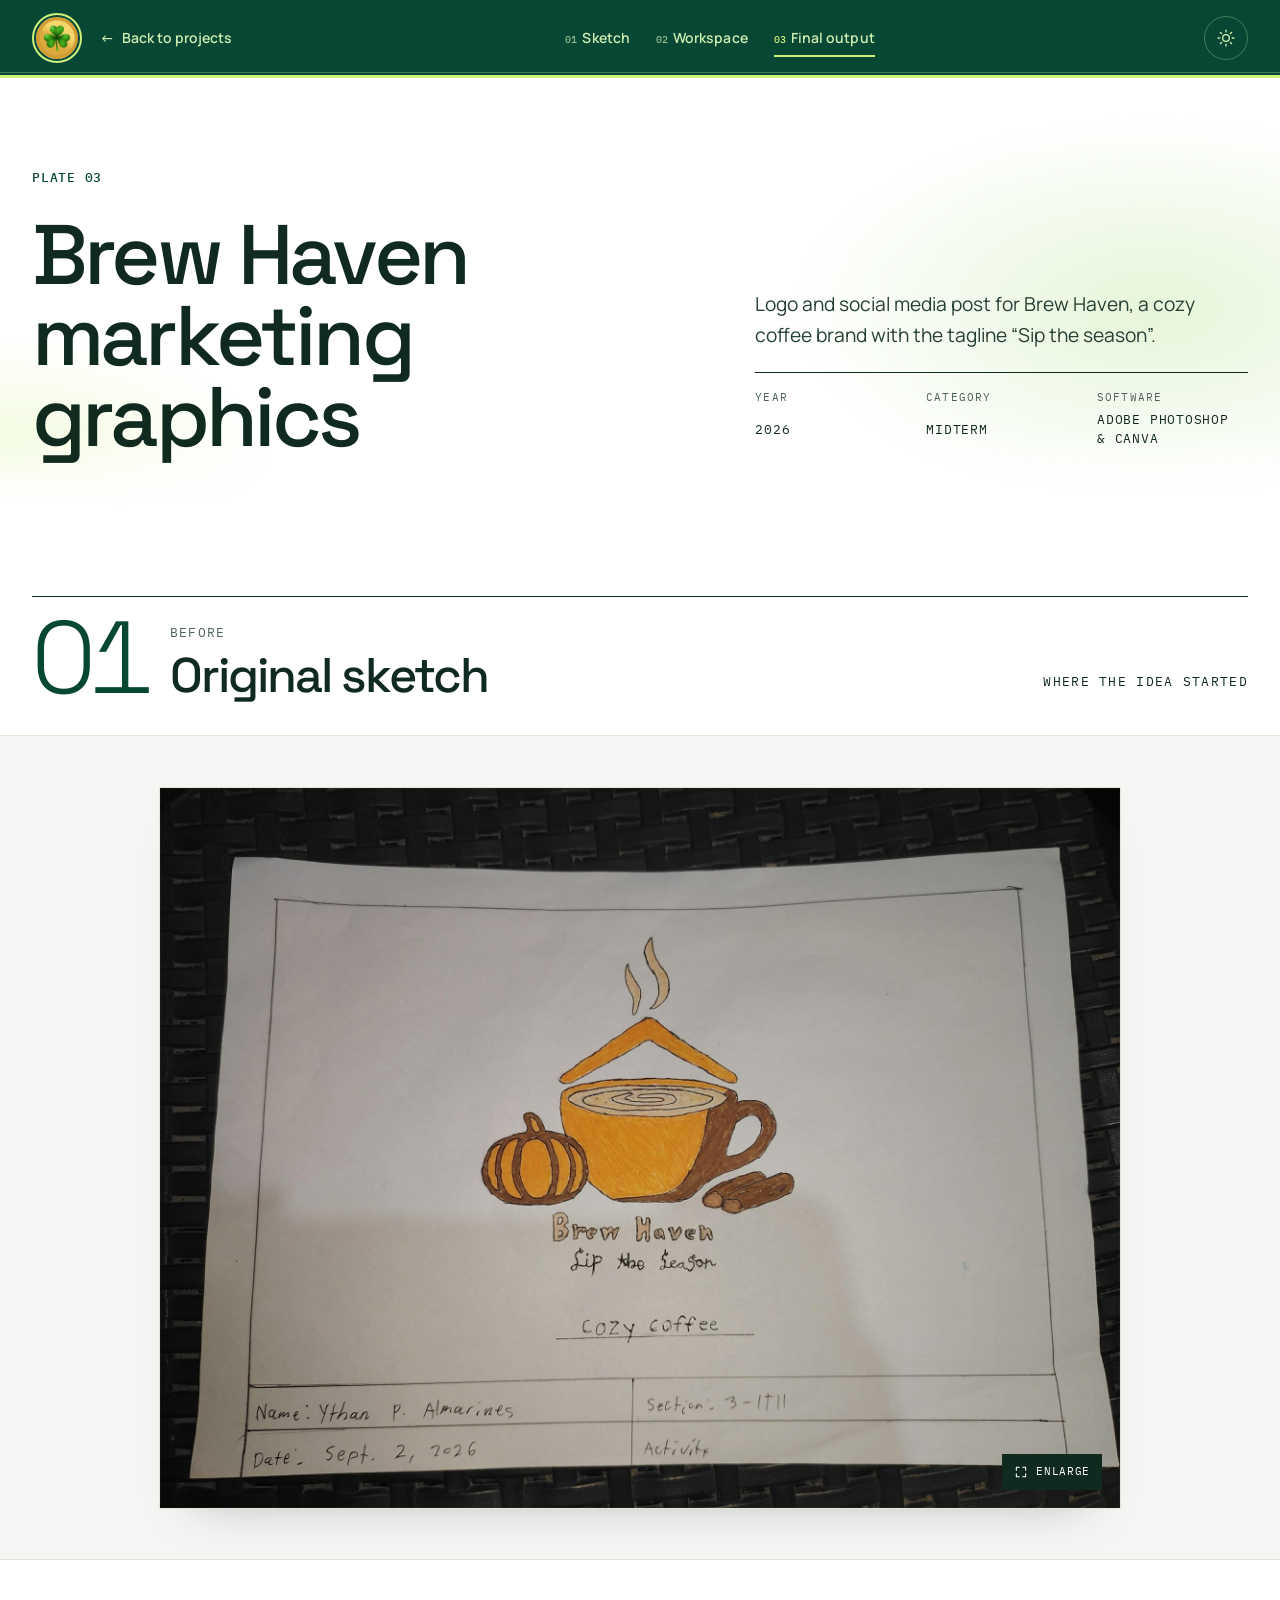
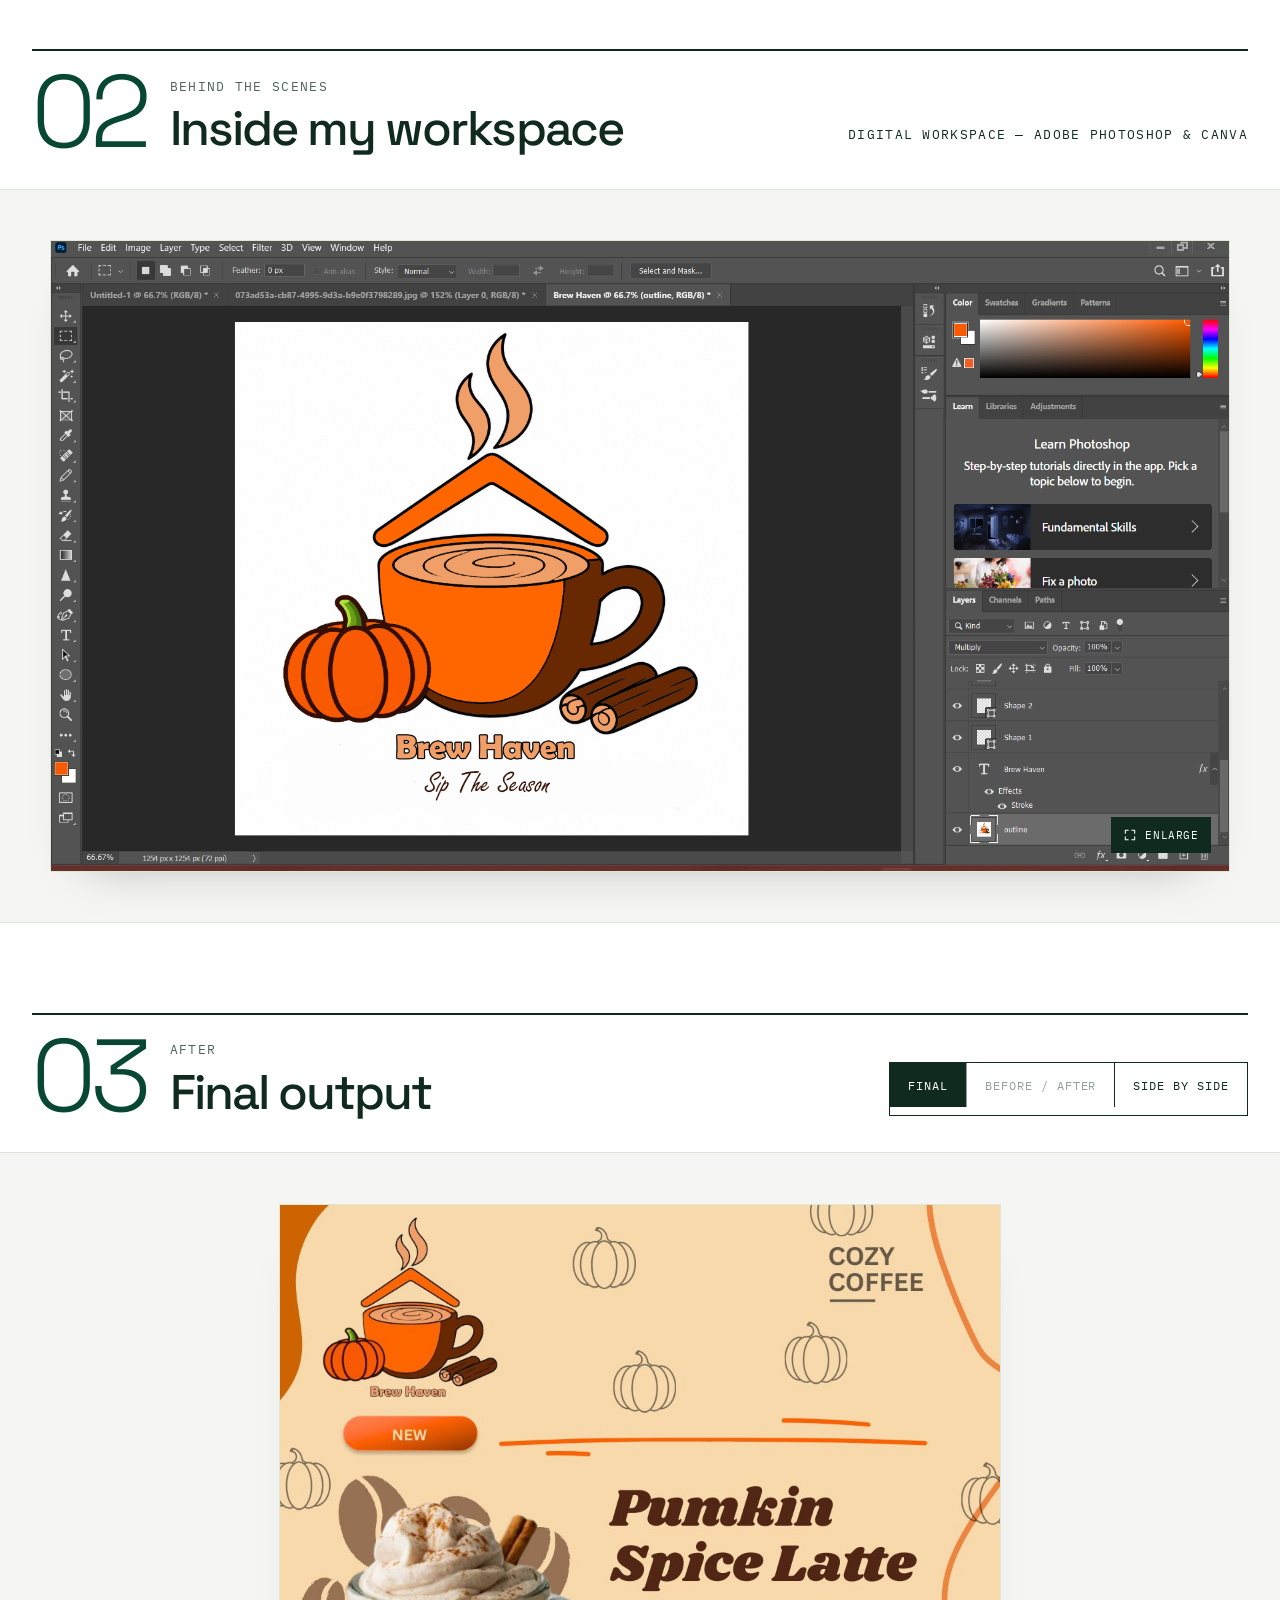
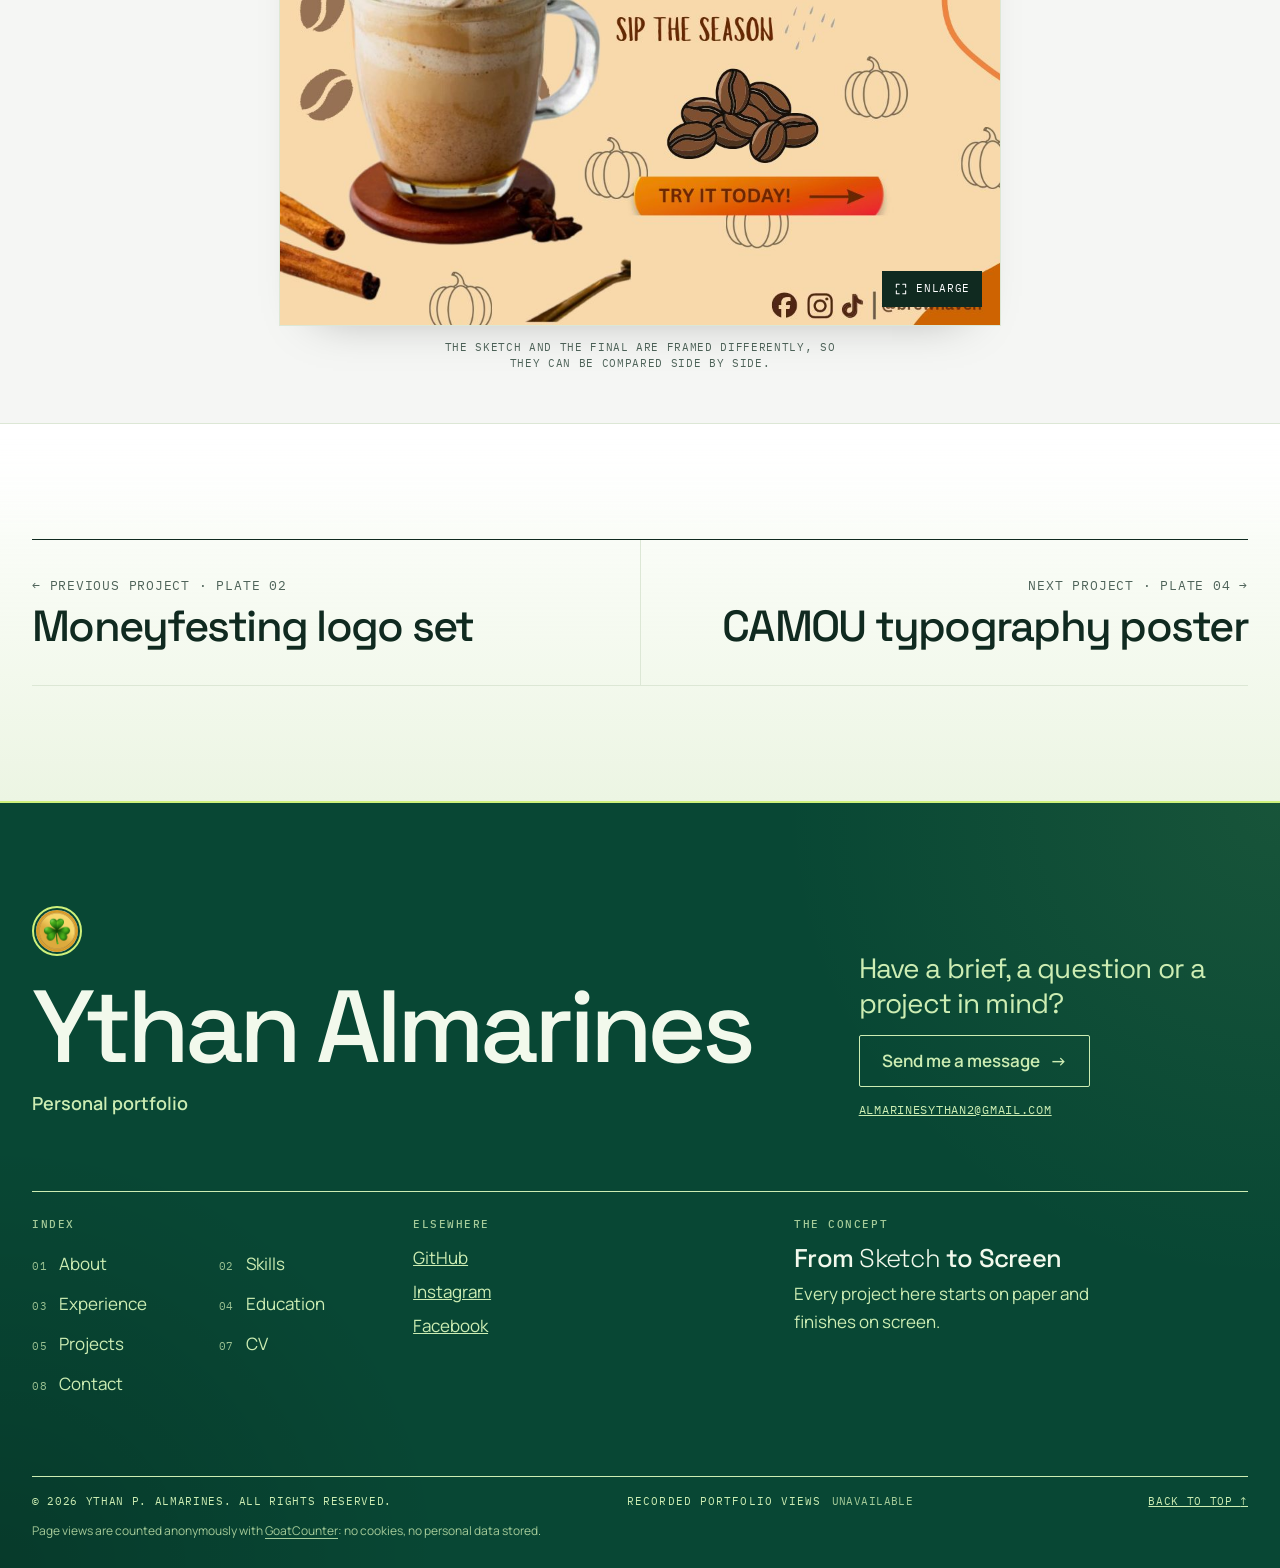
==== commit 7ad2a82d: "Add GoatCounter tracking and footer page-view counter Loads count.js once per page from site.js and " ====
--- a/projects/brew-haven-graphics/index.html
+++ b/projects/brew-haven-graphics/index.html
@@ -3,7 +3,12 @@
 <head>
   <meta charset="utf-8">
   <meta name="viewport" content="width=device-width, initial-scale=1, viewport-fit=cover">
-  <title>Project | Ythan Almarines</title>
+  <title>Project | Almarines_Ythan_portfolio</title>
+  <!-- Browser tab icon: the coin logo (images/favicon/) -->
+  <link rel="icon" href="../../images/favicon/favicon.ico" sizes="any">
+  <link rel="icon" type="image/png" sizes="32x32" href="../../images/favicon/favicon-32.png">
+  <link rel="icon" type="image/png" sizes="16x16" href="../../images/favicon/favicon-16.png">
+  <link rel="apple-touch-icon" href="../../images/favicon/apple-touch-icon.png">
   <meta name="description" content="A project from my graphic design portfolio: from the original sketch to the finished artwork.">
   <link rel="preconnect" href="https://fonts.googleapis.com">
   <link rel="preconnect" href="https://fonts.gstatic.com" crossorigin>
@@ -217,7 +222,9 @@
     </div>
     <div class="foot-row mono">
       <span>&copy; 2026 Ythan P. Almarines. All rights reserved.</span>
+      <p class="foot-views" data-views hidden><span>Recorded Portfolio Views</span> <span class="foot-views-n" data-views-n>Loading&hellip;</span></p> <!-- Filled in by js/site.js from GoatCounter -->
       <a href="#main">Back to top <span aria-hidden="true">&uarr;</span></a>
+      <p class="foot-privacy">Page views are counted anonymously with <a href="https://www.goatcounter.com/help/privacy" target="_blank" rel="noopener">GoatCounter</a>: no cookies, no personal data stored.</p>
     </div>
   </div>
 </footer>
--- a/css/style.css
+++ b/css/style.css
@@ -911,6 +911,13 @@
 .foot-mark { font-family: var(--f-display); font-weight: 500; font-size: 1.6rem; line-height: 1.1; letter-spacing: -.03em; margin-bottom: 8px; }
 .foot-mark em { font-style: normal; font-weight: 300; }
 .foot-row { display: flex; flex-wrap: wrap; justify-content: space-between; gap: 12px 24px; border-top: 1px solid var(--on-marker); padding-top: 16px; font-size: .6875rem; }
+/* Public counter: GoatCounter's site-wide total, the only statistic shown publicly (filled in by site.js).
+   The footer is the same pine bar in both themes, so the number is Lime Glow on pine (8.4:1) in both. */
+.foot-views { display: inline-flex; flex-wrap: wrap; align-items: baseline; gap: 4px 10px; letter-spacing: .1em; }
+.foot-views-n { color: var(--marker-ink); font-size: .8125rem; font-weight: 500; letter-spacing: .04em; font-variant-numeric: tabular-nums; }
+.foot-views:not([data-state="ready"]) .foot-views-n { color: inherit; font-size: inherit; font-weight: 400; opacity: .8; }
+.foot-privacy { flex-basis: 100%; font-family: var(--f-body); font-size: .75rem; letter-spacing: 0; text-transform: none; opacity: .8; }
+.foot-privacy a { text-decoration: underline; text-underline-offset: 3px; }
 .site-footer .ph { background: transparent; border-bottom-color: var(--on-marker); }
 .site-footer a { color: var(--on-marker); }
 .site-footer :focus-visible { outline-color: var(--on-marker); }
@@ -1099,4 +1106,169 @@
   ::view-transition-old(root), ::view-transition-new(root) { animation: none !important; }
 }
 
+/* ============================================================
+   BODY ATMOSPHERE: everything after the cover
+   - The cover is untouched: it is not inside <main>, and none of these rules reach it.
+   - Each section is lit by its own soft layer (::after, --atmos) that fades out before the
+     section's top and bottom edges (--atmos-mask). Every boundary is therefore the plain page
+     colour, exactly where the cover's own fade ends, so there are no bands and no seams.
+   - Static gradients only: no animation, blur, fixed backgrounds or extra elements.
+   ============================================================ */
+:root {
+  --canvas: #FFFFFF;                        /* the page itself, outside any local token flip */
+  --mist: #F5FAF0;                          /* faintest Green Tea */
+  --tint: #ECF5E3;                          /* Green Tea at its lightest, where the page meets the footer */
+  --glow-tea: rgba(205, 237, 179, .5);      /* Green Tea light */
+  --glow-lime: rgba(206, 241, 123, .26);    /* a breath of Lime Glow */
+  --glow-pine: rgba(8, 71, 52, .06);        /* a shadow of Emerald Pine */
+  --art-mat: #F5F6F4;                       /* neutral mat behind artwork, so its colours read true */
+  --copy: #243E33;                          /* paragraphs: one step softer than headings, 11.6:1 on white */
+  --rule-strong: #B9CBB4;
+  --dissolve: clamp(96px, 12vw, 176px);     /* how far the pine lightbox fades in and out */
+  --dissolve-via: var(--tea);               /* the fade passes through Green Tea, never grey */
+}
+@media (prefers-color-scheme: dark) {
+  :root:not([data-theme="light"]) {
+    --canvas: #0B1712; --mist: #0F1F18; --tint: #11261D;
+    --glow-tea: rgba(14, 84, 60, .55); --glow-lime: rgba(206, 241, 123, .055); --glow-pine: rgba(0, 0, 0, .32);
+    --art-mat: #121816; --copy: #D2E1CA; --rule-strong: #2E4A3C; --dissolve-via: var(--canvas);
+  }
+}
+:root[data-theme="dark"] {
+  --canvas: #0B1712; --mist: #0F1F18; --tint: #11261D;
+  --glow-tea: rgba(14, 84, 60, .55); --glow-lime: rgba(206, 241, 123, .055); --glow-pine: rgba(0, 0, 0, .32);
+  --art-mat: #121816; --copy: #D2E1CA; --rule-strong: #2E4A3C; --dissolve-via: var(--canvas);
+}
+
+main > section, main > .pn-sec { position: relative; isolation: isolate; }
+main > section::after, main > .pn-sec::after {
+  content: ""; position: absolute; inset: 0; z-index: -1; pointer-events: none;
+  background: var(--atmos, none);
+  -webkit-mask-image: var(--atmos-mask, linear-gradient(180deg, transparent 0, #000 18%, #000 82%, transparent 100%));
+  mask-image: var(--atmos-mask, linear-gradient(180deg, transparent 0, #000 18%, #000 82%, transparent 100%));
+}
+/* Welcome: Green Tea light gathers behind the portrait, a touch of lime under the introduction */
+.hero {
+  --atmos:
+    radial-gradient(44% 58% at 84% 56%, var(--glow-tea), transparent 70%),
+    radial-gradient(30% 40% at 6% 78%, var(--glow-lime), transparent 70%);
+  --atmos-mask: linear-gradient(180deg, transparent 0, #000 26%, #000 80%, transparent 100%);
+}
+/* About: lime catches the opening line, Green Tea pools beside the logo */
+.about {
+  --atmos:
+    radial-gradient(34% 30% at 92% 16%, var(--glow-lime), transparent 70%),
+    radial-gradient(50% 46% at 2% 60%, var(--glow-tea), transparent 70%);
+}
+/* Skills: light falls on the heading column, a shadow of pine settles at the far corner */
+.skills {
+  --atmos:
+    radial-gradient(40% 68% at 8% 44%, var(--glow-tea), transparent 70%),
+    radial-gradient(36% 40% at 98% 84%, var(--glow-pine), transparent 70%);
+}
+/* Experience: a soft column of light runs down behind the timeline */
+.experience {
+  --atmos:
+    linear-gradient(90deg, transparent 16%, var(--mist) 36%, var(--mist) 74%, transparent 94%),
+    radial-gradient(24% 26% at 40% 22%, var(--glow-lime), transparent 70%);
+}
+/* Education: Green Tea from the right, pine in the opposite corner */
+.edu-band {
+  --atmos:
+    radial-gradient(48% 62% at 100% 58%, var(--glow-tea), transparent 70%),
+    radial-gradient(30% 36% at 0% 24%, var(--glow-pine), transparent 70%);
+}
+/* Projects: the framed wall hangs on a misted wall; inside the frame stays the clean page */
+.projects {
+  --atmos:
+    radial-gradient(64% 26% at 50% 8%, var(--glow-tea), transparent 70%),
+    linear-gradient(180deg, transparent 22%, var(--mist) 52%, var(--mist) 100%);
+}
+.proj-frame { background: var(--canvas); }
+/* CV: light behind the sheet, a hint of lime above the actions */
+#cv {
+  --atmos:
+    radial-gradient(36% 64% at 26% 52%, var(--glow-tea), transparent 70%),
+    radial-gradient(28% 34% at 88% 22%, var(--glow-lime), transparent 70%);
+}
+/* Contact: the page slowly warms to Green Tea and meets the footer's lime edge */
+#contact {
+  --atmos:
+    radial-gradient(40% 46% at 92% 74%, var(--glow-tea), transparent 70%),
+    linear-gradient(180deg, transparent 0, var(--mist) 52%, var(--tint) 100%);
+  --atmos-mask: linear-gradient(180deg, transparent 0, #000 22%, #000 100%);
+}
+
+/* Before & After lightbox: Emerald Pine dissolves in and out of the page instead of starting at a
+   hard edge, with a low lime light and a deep corner inside for depth. Content sits clear of the fades. */
+.featured {
+  background-color: var(--lb-bg);
+  background-image:
+    radial-gradient(40% 30% at 86% 42%, rgba(206, 241, 123, .07), transparent 70%),
+    radial-gradient(46% 34% at 6% 70%, rgba(0, 0, 0, .2), transparent 70%),
+    linear-gradient(180deg, var(--canvas) 0, var(--lb-bg) var(--dissolve), var(--lb-bg) calc(100% - var(--dissolve)), var(--canvas) 100%);
+  background-image:
+    radial-gradient(40% 30% at 86% 42%, rgba(206, 241, 123, .07), transparent 70%),
+    radial-gradient(46% 34% at 6% 70%, rgba(0, 0, 0, .2), transparent 70%),
+    linear-gradient(180deg,
+      var(--canvas) 0,
+      color-mix(in oklab, var(--dissolve-via) 55%, var(--canvas)) calc(var(--dissolve) * .26),
+      color-mix(in oklab, var(--lb-bg) 42%, var(--dissolve-via)) calc(var(--dissolve) * .56),
+      color-mix(in oklab, var(--lb-bg) 84%, var(--dissolve-via)) calc(var(--dissolve) * .82),
+      var(--lb-bg) var(--dissolve),
+      var(--lb-bg) calc(100% - var(--dissolve)),
+      color-mix(in oklab, var(--lb-bg) 84%, var(--dissolve-via)) calc(100% - var(--dissolve) * .82),
+      color-mix(in oklab, var(--lb-bg) 42%, var(--dissolve-via)) calc(100% - var(--dissolve) * .56),
+      color-mix(in oklab, var(--dissolve-via) 55%, var(--canvas)) calc(100% - var(--dissolve) * .26),
+      var(--canvas) 100%);
+  padding-block: calc(var(--dissolve) + clamp(48px, 6vw, 88px));
+}
+
+/* Hairline dividers fade at both ends, so they read as drawn rules, not box edges */
+.section::before { background: linear-gradient(90deg, transparent, var(--rule) 12%, var(--rule) 88%, transparent); }
+
+/* Footer: the same pine bar and lime edge, with a little depth (light from the top right) */
+.site-footer {
+  background:
+    radial-gradient(56% 90% at 100% 0%, rgba(206, 241, 123, .08), transparent 70%),
+    radial-gradient(50% 80% at 0% 100%, rgba(0, 0, 0, .18), transparent 70%),
+    var(--brand);
+}
+
+/* Artwork mats: neutral, never tinted, in every gallery plate */
+.plate-media { background: var(--art-mat); }
+/* Contact fields sit on the page colour, so they stay distinct as the section warms to Green Tea */
+.field input, .field textarea { background: var(--canvas); }
+
+/* ============================================================
+   BODY TYPE: one hierarchy for everything after the cover
+   Space Grotesk headings in ink, Manrope paragraphs one step softer (--copy), Plex Mono metadata
+   in pencil with wider tracking and steady numerals. Lime and pine stay accents, not text colour.
+   ============================================================ */
+main p, main dd, .site-footer p { text-wrap: pretty; }
+.sec-index { font-size: .75rem; letter-spacing: .14em; }
+.sec-title { font-size: clamp(2.4rem, 5vw, 4.25rem); line-height: .98; letter-spacing: -.045em; }
+.sec-dek { font-size: 1.125rem; line-height: 1.6; }
+.hero .lead, .about-p, .entry-text, .cv-desc { color: var(--copy); }
+.hero .lead { font-size: 1.0625rem; }
+.about-p, .entry-text { line-height: 1.75; }
+.about-lede { letter-spacing: -.04em; line-height: 1.06; }
+/* Subheadings share one scale: timeline roles, schools, project titles */
+.entry h3, .edu-band .edu-body h3, .plate-title { font-size: clamp(1.5rem, 2.4vw, 2.05rem); line-height: 1.1; letter-spacing: -.035em; }
+/* Metadata: wider tracking, numbers that line up */
+.entry-dates, .edu-years, .plate-meta, .cv-file, .hero-facts, .glance dt, .edu-meta dt, .channels dt, .plate-soft dt {
+  letter-spacing: .1em; font-variant-numeric: tabular-nums;
+}
+.glance-title, .channels-head, .foot-col h2 { letter-spacing: .14em; }
+/* Skills: the code chips become quiet tags on the page colour */
+.sk-web .sk-list li { border-color: var(--rule-strong); background: var(--canvas); border-radius: 2px; }
+.sk-cat { letter-spacing: .12em; }
+/* Timeline: the line is pine and fades at its ends; the dots are already pine */
+.timeline::before { background: linear-gradient(180deg, transparent, var(--marker) 5%, var(--marker) 92%, transparent); }
+/* Buttons: a touch more tracking for the labels */
+.btn { letter-spacing: .01em; }
+/* Footer: the big name sits tighter, the columns breathe */
+.foot-name { letter-spacing: -.05em; }
+.foot-ask { letter-spacing: -.03em; }
+
 [hidden] { display: none !important; }
--- a/css/project.css
+++ b/css/project.css
@@ -53,8 +53,8 @@
   .step-cap, .step-head .view-toggle { grid-column: 3; justify-self: end; text-align: right; padding-bottom: .5rem; }
 }
 @media (max-width: 479px) {
-  .step-head .view-toggle { display: grid; grid-template-columns: repeat(3, auto); width: 100%; }
-  .step-head .vt-btn { padding: 0 10px; }
+  .step-head .view-toggle { display: grid; grid-template-columns: repeat(3, minmax(0, 1fr)); width: 100%; }
+  .step-head .vt-btn { padding: 6px 8px; white-space: normal; line-height: 1.25; }
 }
 
 /* Image mat: always the whole piece, never cropped or stretched */
@@ -144,6 +144,23 @@
   .pn a.prev:hover .pn-title { transform: translateX(-6px); }
 }
 
+/* ===================== BODY ATMOSPHERE AND TYPE (see style.css) ===================== */
+/* Title area lit like the homepage sections; artwork mats neutral; the page warms to Green Tea
+   under previous / next and meets the footer's lime edge. */
+.cs-hero {
+  --atmos:
+    radial-gradient(40% 64% at 90% 54%, var(--glow-tea), transparent 70%),
+    radial-gradient(30% 40% at 0% 88%, var(--glow-lime), transparent 70%);
+}
+.pn-sec {
+  --atmos: linear-gradient(180deg, transparent 0, var(--mist) 56%, var(--tint) 100%);
+  --atmos-mask: linear-gradient(180deg, transparent 0, #000 30%, #000 100%);
+}
+.mat { background: var(--art-mat); }
+.cs-intro { color: var(--copy); }
+.cs-meta dt, .cs-notes dt, .step-kicker, .step-cap { letter-spacing: .1em; }
+.cs-meta dd { font-variant-numeric: tabular-nums; }
+
 /* Enlarged image opens with a short fade and settle */
 @keyframes zoom-in { from { opacity: 0; transform: scale(.98); } }
 .motion .zoom[open] { animation: zoom-in 220ms var(--ease); }
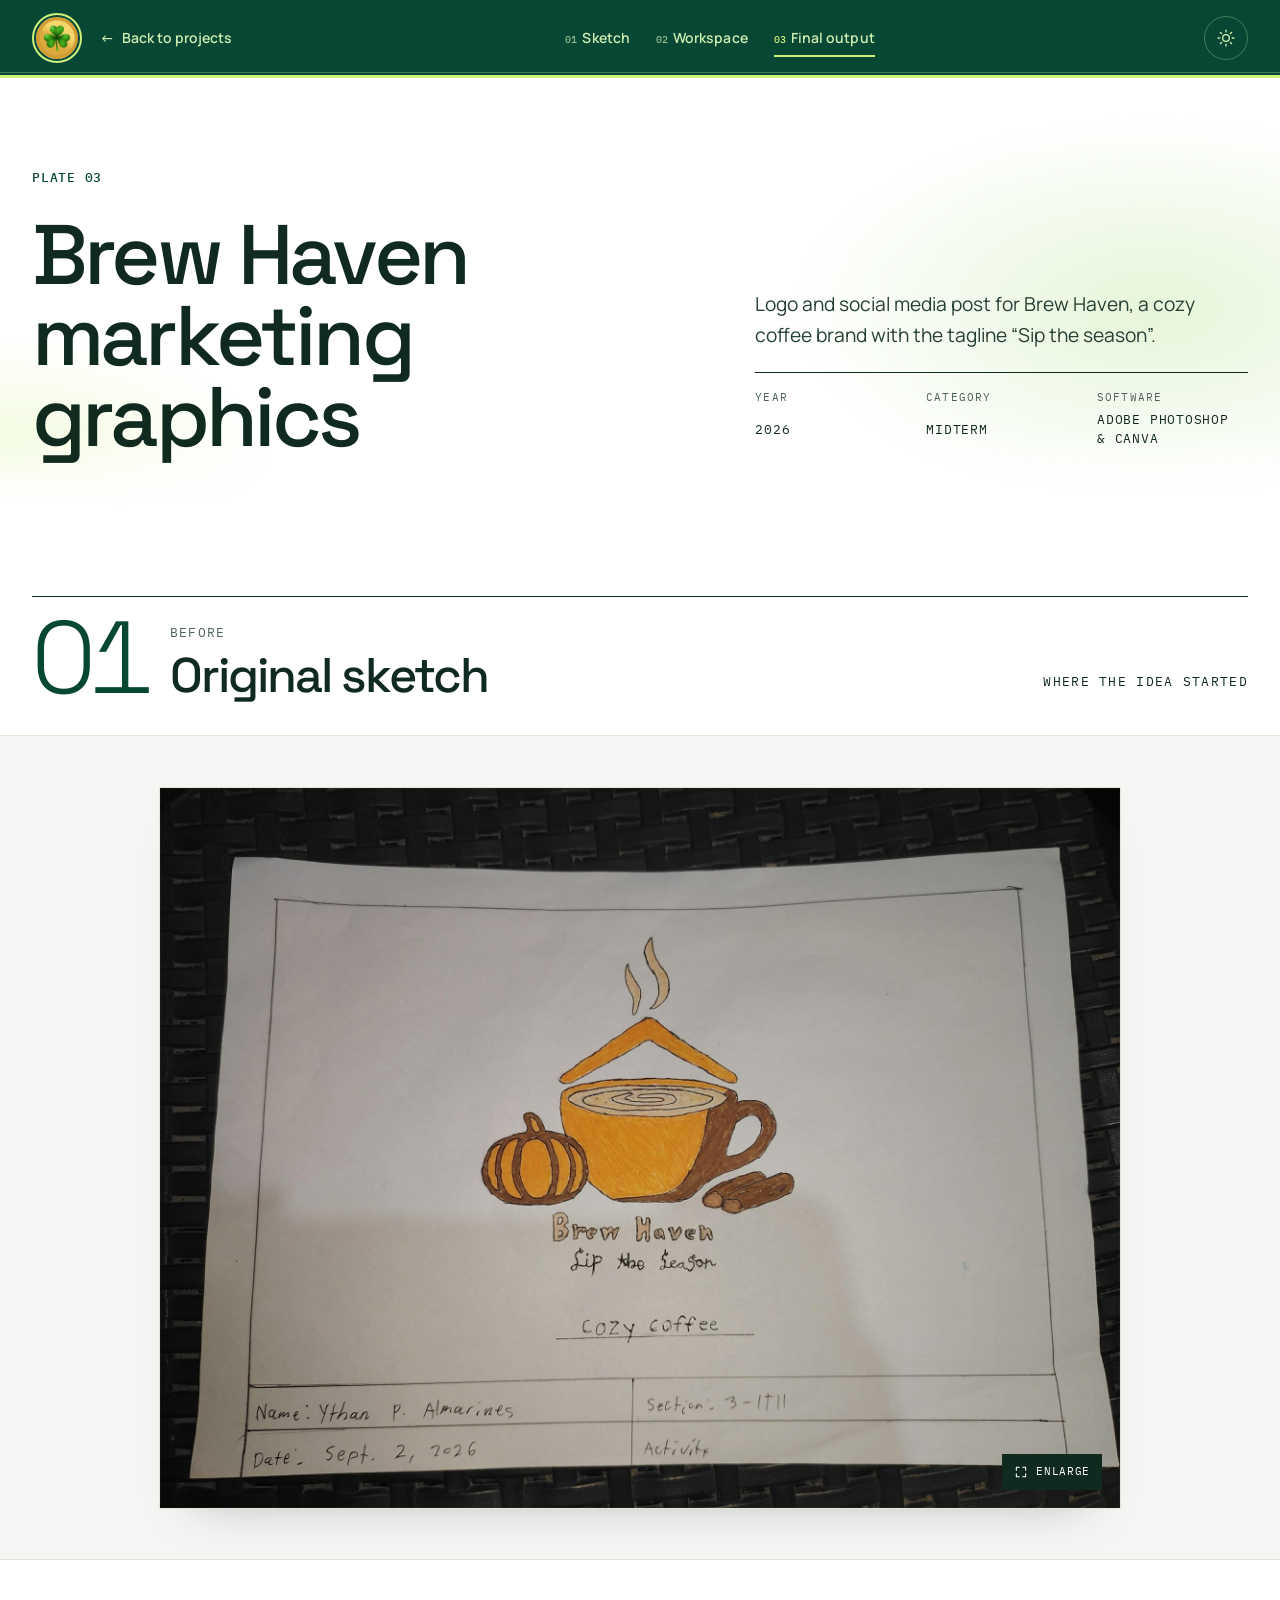
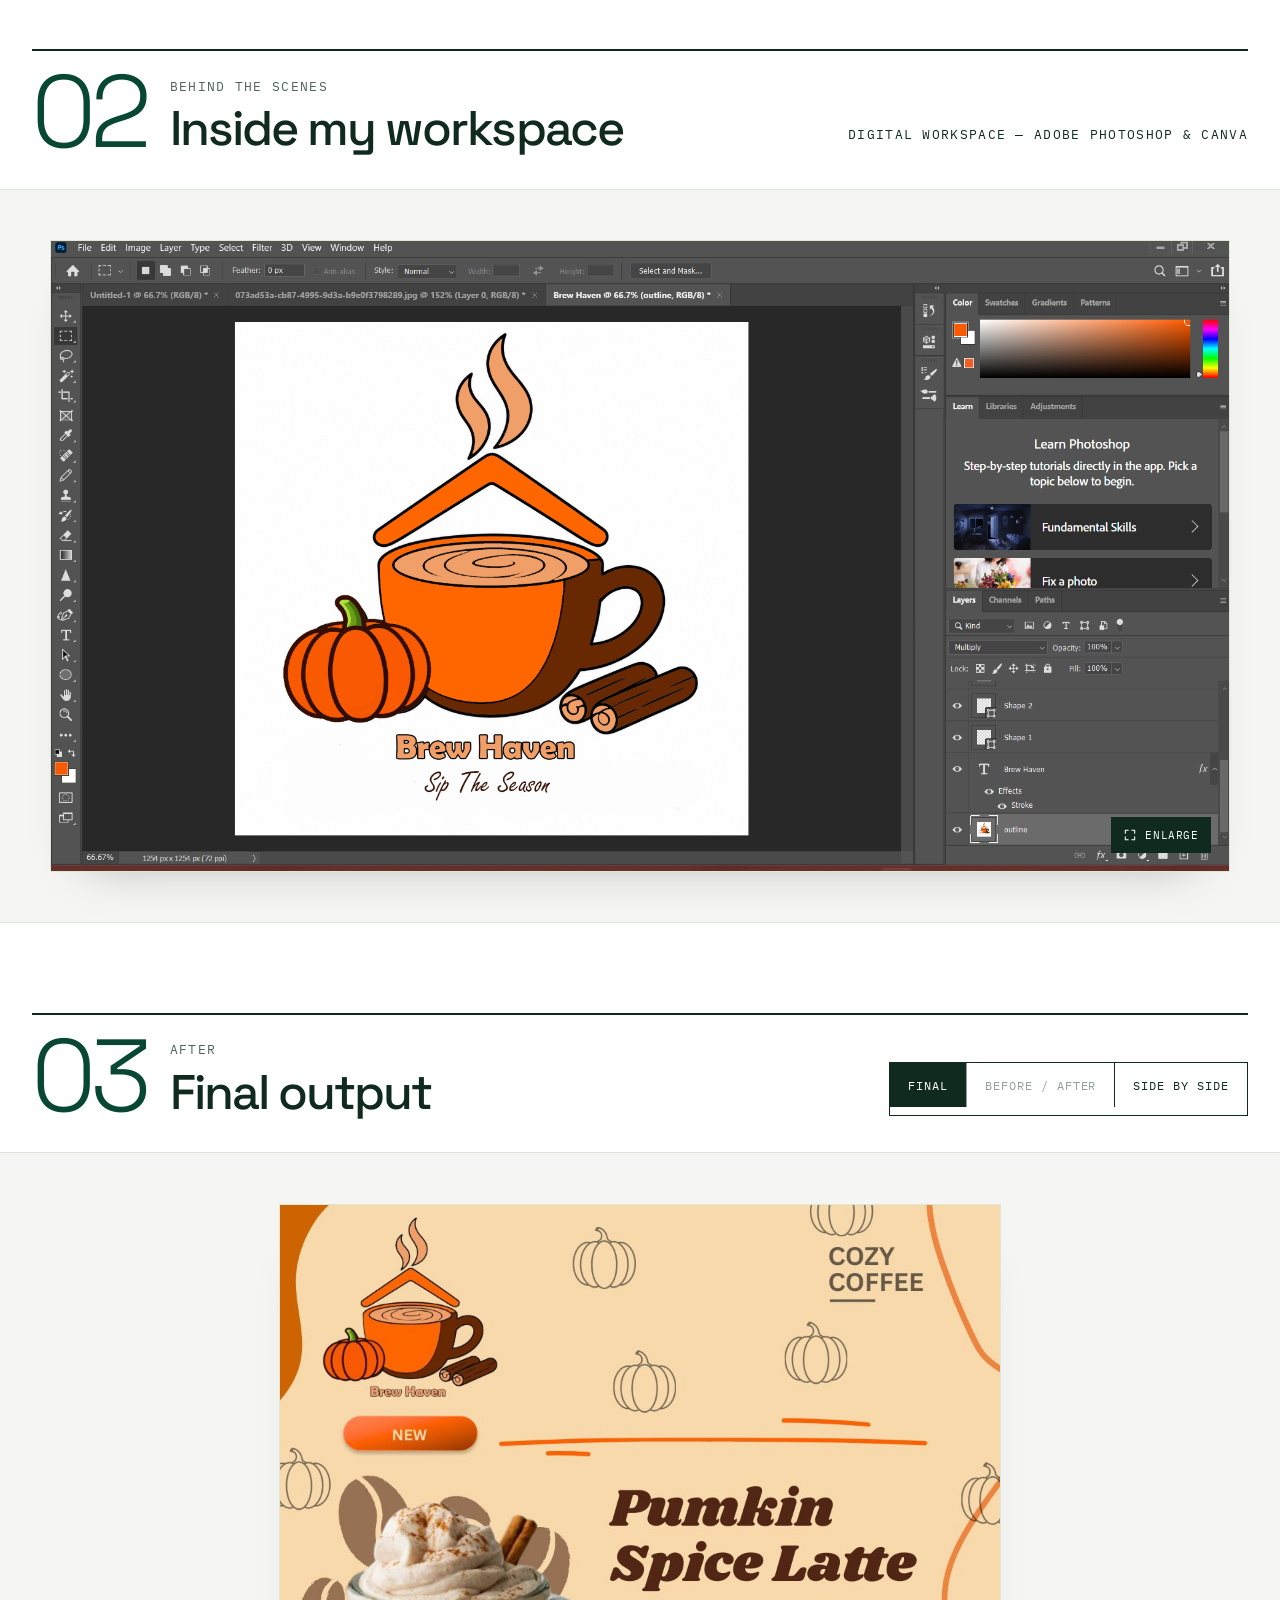
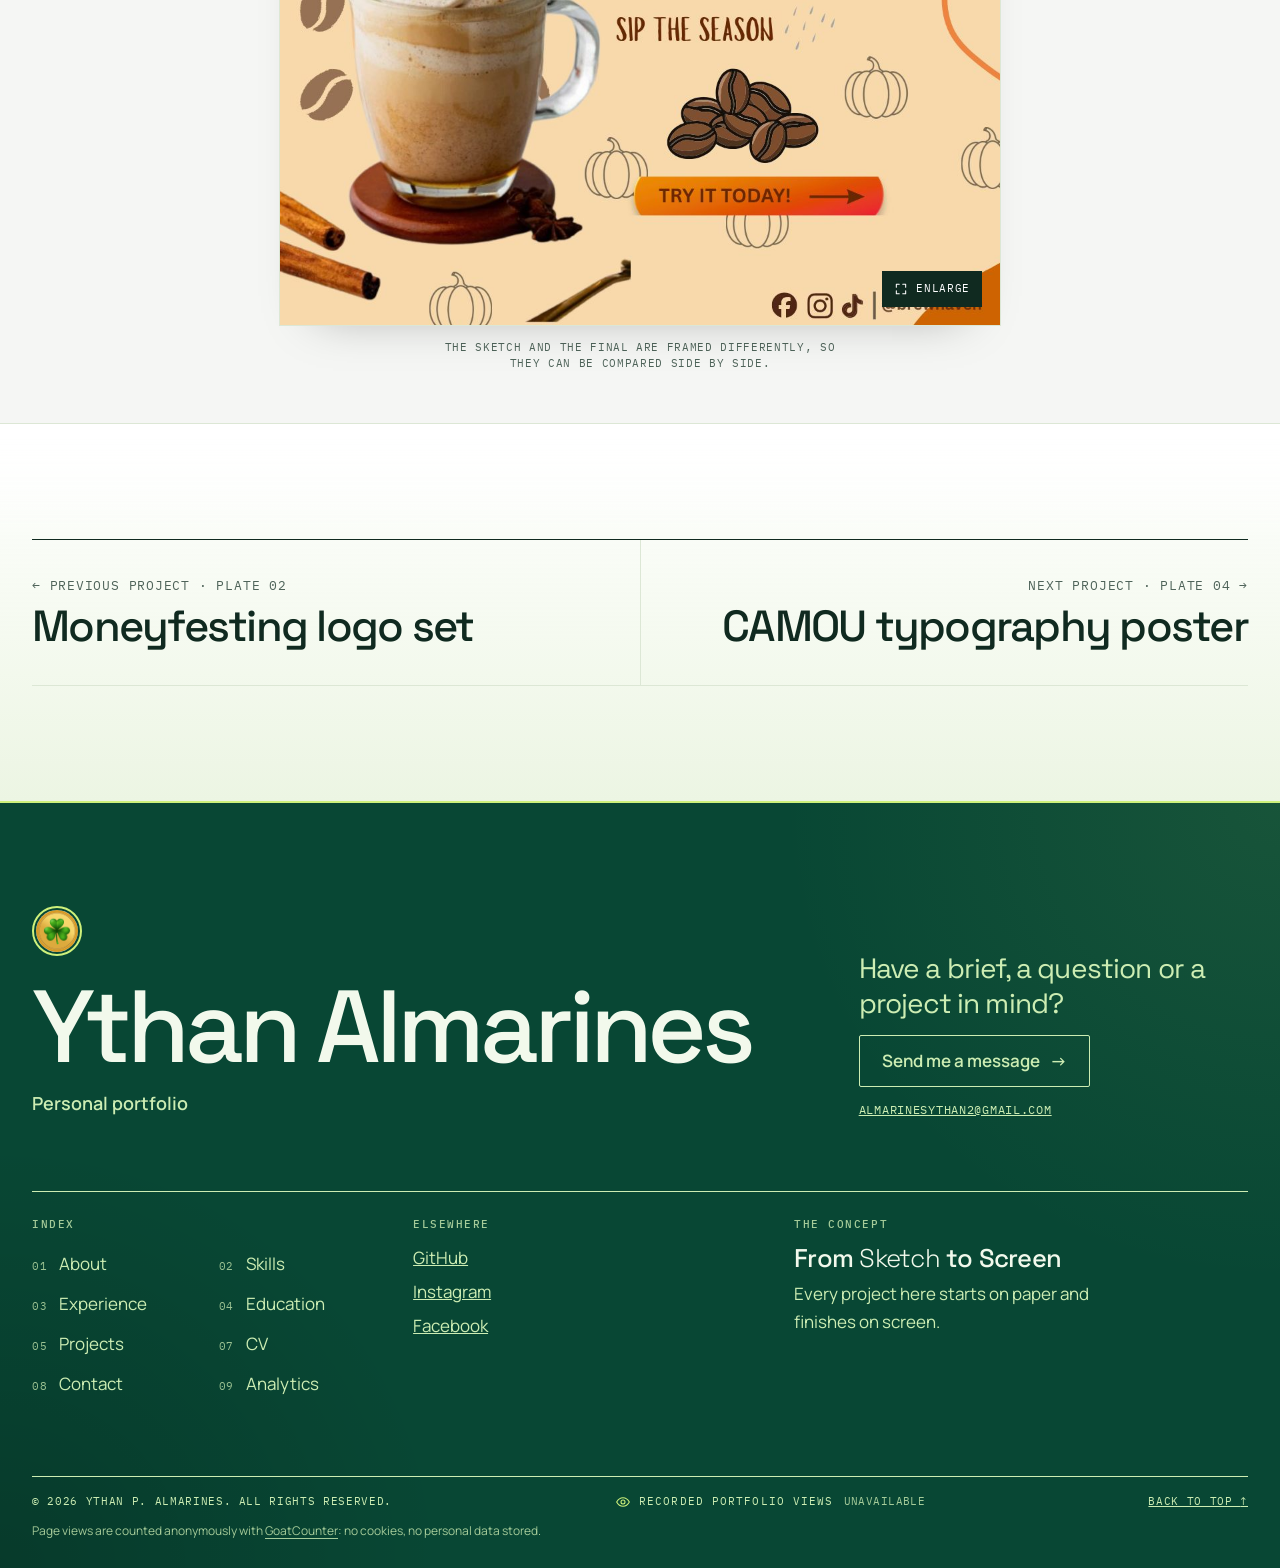
==== commit b910d5da: "Add Analytics page with public total and owner dashboard frame analytics.html shows GoatCounter's pu" ====
--- a/projects/brew-haven-graphics/index.html
+++ b/projects/brew-haven-graphics/index.html
@@ -204,6 +204,7 @@
           <li><a href="../../index.html#projects"><span class="mono">05</span>Projects</a></li>
           <li><a href="../../index.html#cv"><span class="mono">07</span>CV</a></li>
           <li><a href="../../index.html#contact"><span class="mono">08</span>Contact</a></li>
+          <li><a href="../../analytics.html"><span class="mono">09</span>Analytics</a></li>
         </ol>
       </nav>
       <div class="foot-col">
@@ -222,7 +223,7 @@
     </div>
     <div class="foot-row mono">
       <span>&copy; 2026 Ythan P. Almarines. All rights reserved.</span>
-      <p class="foot-views" data-views hidden><span>Recorded Portfolio Views</span> <span class="foot-views-n" data-views-n>Loading&hellip;</span></p> <!-- Filled in by js/site.js from GoatCounter -->
+      <p class="foot-views" data-views hidden><svg class="eye" width="16" height="16" viewBox="0 0 24 24" aria-hidden="true" fill="none" stroke="currentColor" stroke-width="1.6" stroke-linecap="round" stroke-linejoin="round"><path d="M2.5 12S6 5.5 12 5.5 21.5 12 21.5 12 18 18.5 12 18.5 2.5 12 2.5 12z"/><circle cx="12" cy="12" r="3"/></svg><span>Recorded Portfolio Views</span> <span class="foot-views-n" data-views-n>Loading&hellip;</span></p> <!-- Filled in by js/site.js from GoatCounter -->
       <a href="#main">Back to top <span aria-hidden="true">&uarr;</span></a>
       <p class="foot-privacy">Page views are counted anonymously with <a href="https://www.goatcounter.com/help/privacy" target="_blank" rel="noopener">GoatCounter</a>: no cookies, no personal data stored.</p>
     </div>
--- a/css/style.css
+++ b/css/style.css
@@ -142,7 +142,7 @@
 }
 .site-header .nav-desktop a::after { background: var(--lime); height: 2px; }
 .site-header .nav-desktop a sup { color: var(--ink); opacity: .72; }
-.site-header .nav-desktop a[aria-current="true"] sup { opacity: 1; }
+.site-header .nav-desktop a[aria-current="true"] sup, .site-header .nav-desktop a[aria-current="page"] sup { opacity: 1; }
 .site-header .logo:hover { box-shadow: 0 0 0 4px var(--rule); }
 .site-header :focus-visible, .menu-top :focus-visible { outline-color: var(--ink); outline-offset: 2px; }
 .site-header .wrap { display: flex; align-items: center; justify-content: space-between; gap: 24px; height: var(--header-h); }
@@ -178,8 +178,8 @@
   transform: scaleX(0); transform-origin: right; transition: transform 280ms var(--ease);
 }
 /* the underline enters from the left and leaves to the right */
-.nav-desktop a:hover::after, .nav-desktop a[aria-current="true"]::after { transform: scaleX(1); transform-origin: left; }
-.nav-desktop a[aria-current="true"] sup { color: var(--marker-ink); }
+.nav-desktop a:hover::after, .nav-desktop a[aria-current="true"]::after, .nav-desktop a[aria-current="page"]::after { transform: scaleX(1); transform-origin: left; }
+.nav-desktop a[aria-current="true"] sup, .nav-desktop a[aria-current="page"] sup { color: var(--marker-ink); }
 .nav-desktop a.later { color: var(--pencil); }
 .header-tools { display: flex; align-items: center; gap: 8px; }
 .icon-btn {
@@ -913,7 +913,8 @@
 .foot-row { display: flex; flex-wrap: wrap; justify-content: space-between; gap: 12px 24px; border-top: 1px solid var(--on-marker); padding-top: 16px; font-size: .6875rem; }
 /* Public counter: GoatCounter's site-wide total, the only statistic shown publicly (filled in by site.js).
    The footer is the same pine bar in both themes, so the number is Lime Glow on pine (8.4:1) in both. */
-.foot-views { display: inline-flex; flex-wrap: wrap; align-items: baseline; gap: 4px 10px; letter-spacing: .1em; }
+.foot-views { display: inline-flex; flex-wrap: wrap; align-items: center; gap: 4px 10px; letter-spacing: .1em; }
+.foot-views .eye { width: 16px; height: 16px; flex: 0 0 auto; color: var(--marker-ink); margin-right: -2px; }
 .foot-views-n { color: var(--marker-ink); font-size: .8125rem; font-weight: 500; letter-spacing: .04em; font-variant-numeric: tabular-nums; }
 .foot-views:not([data-state="ready"]) .foot-views-n { color: inherit; font-size: inherit; font-weight: 400; opacity: .8; }
 .foot-privacy { flex-basis: 100%; font-family: var(--f-body); font-size: .75rem; letter-spacing: 0; text-transform: none; opacity: .8; }
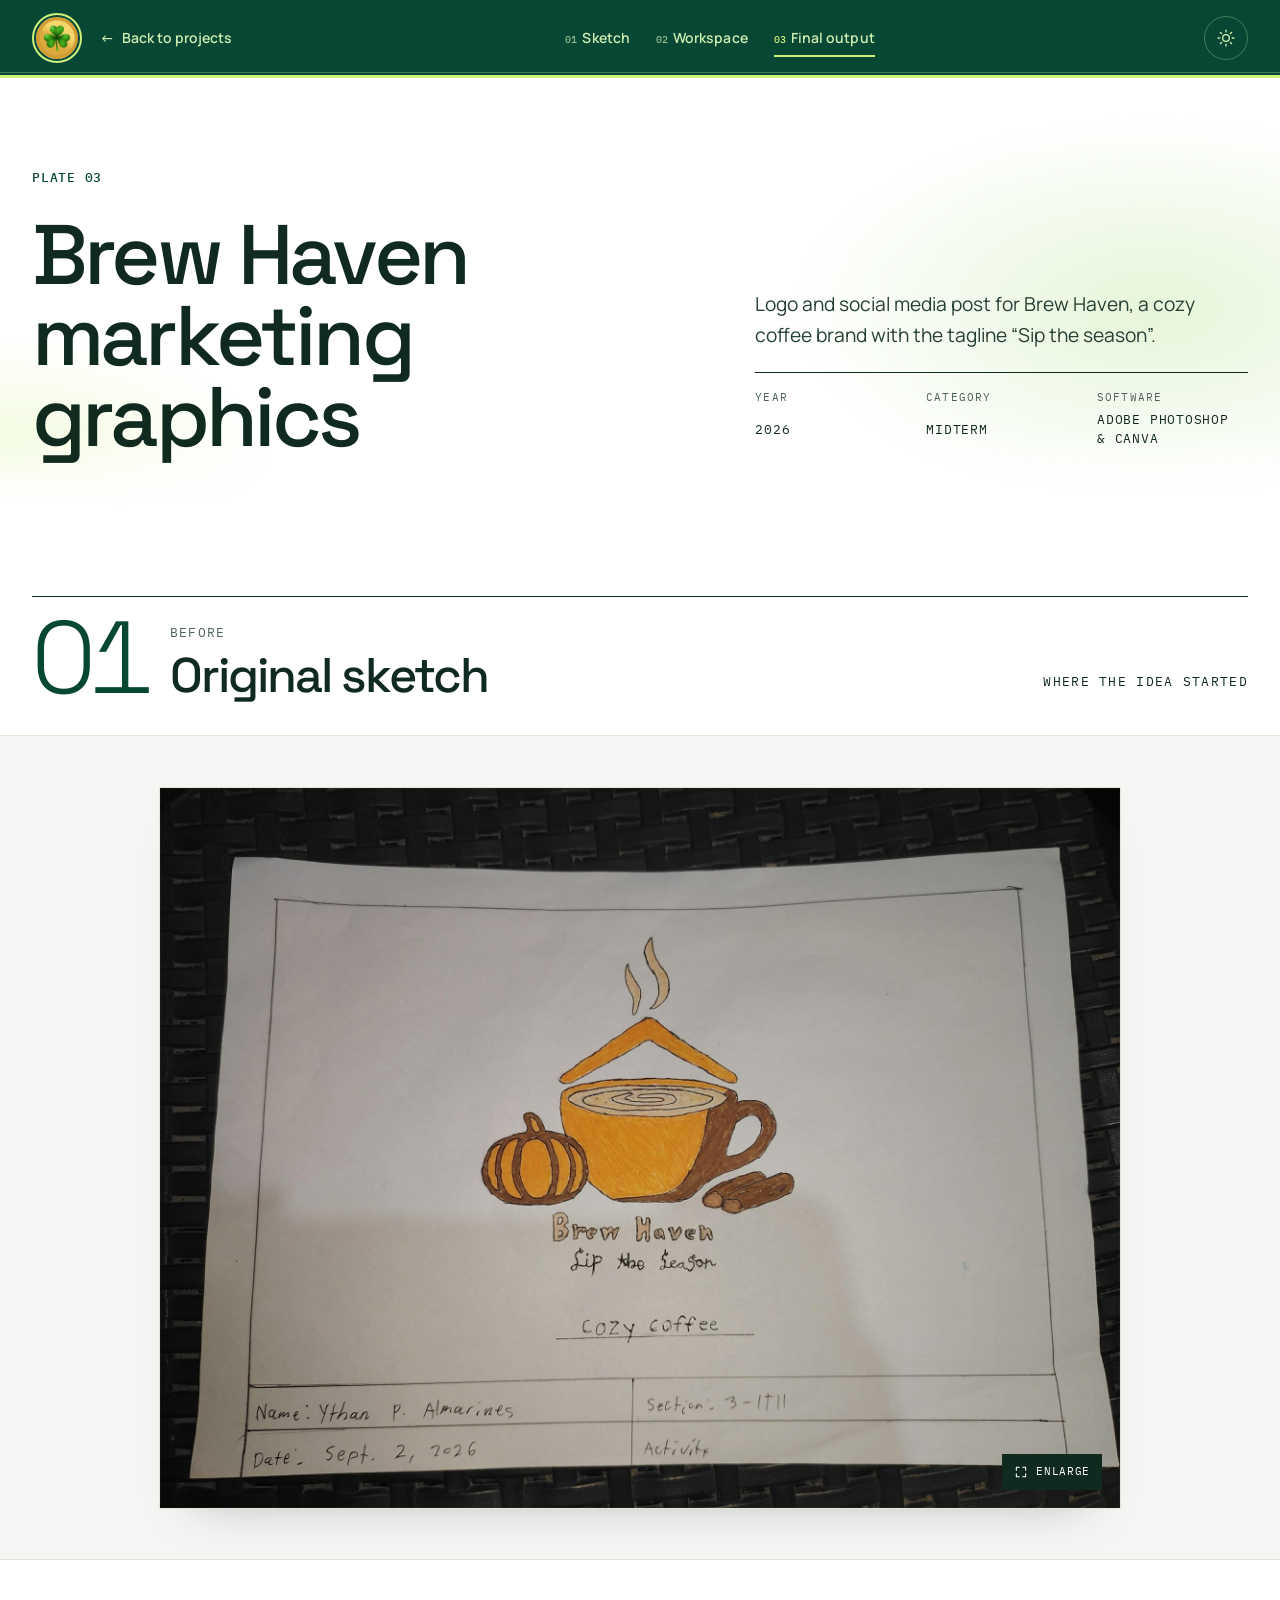
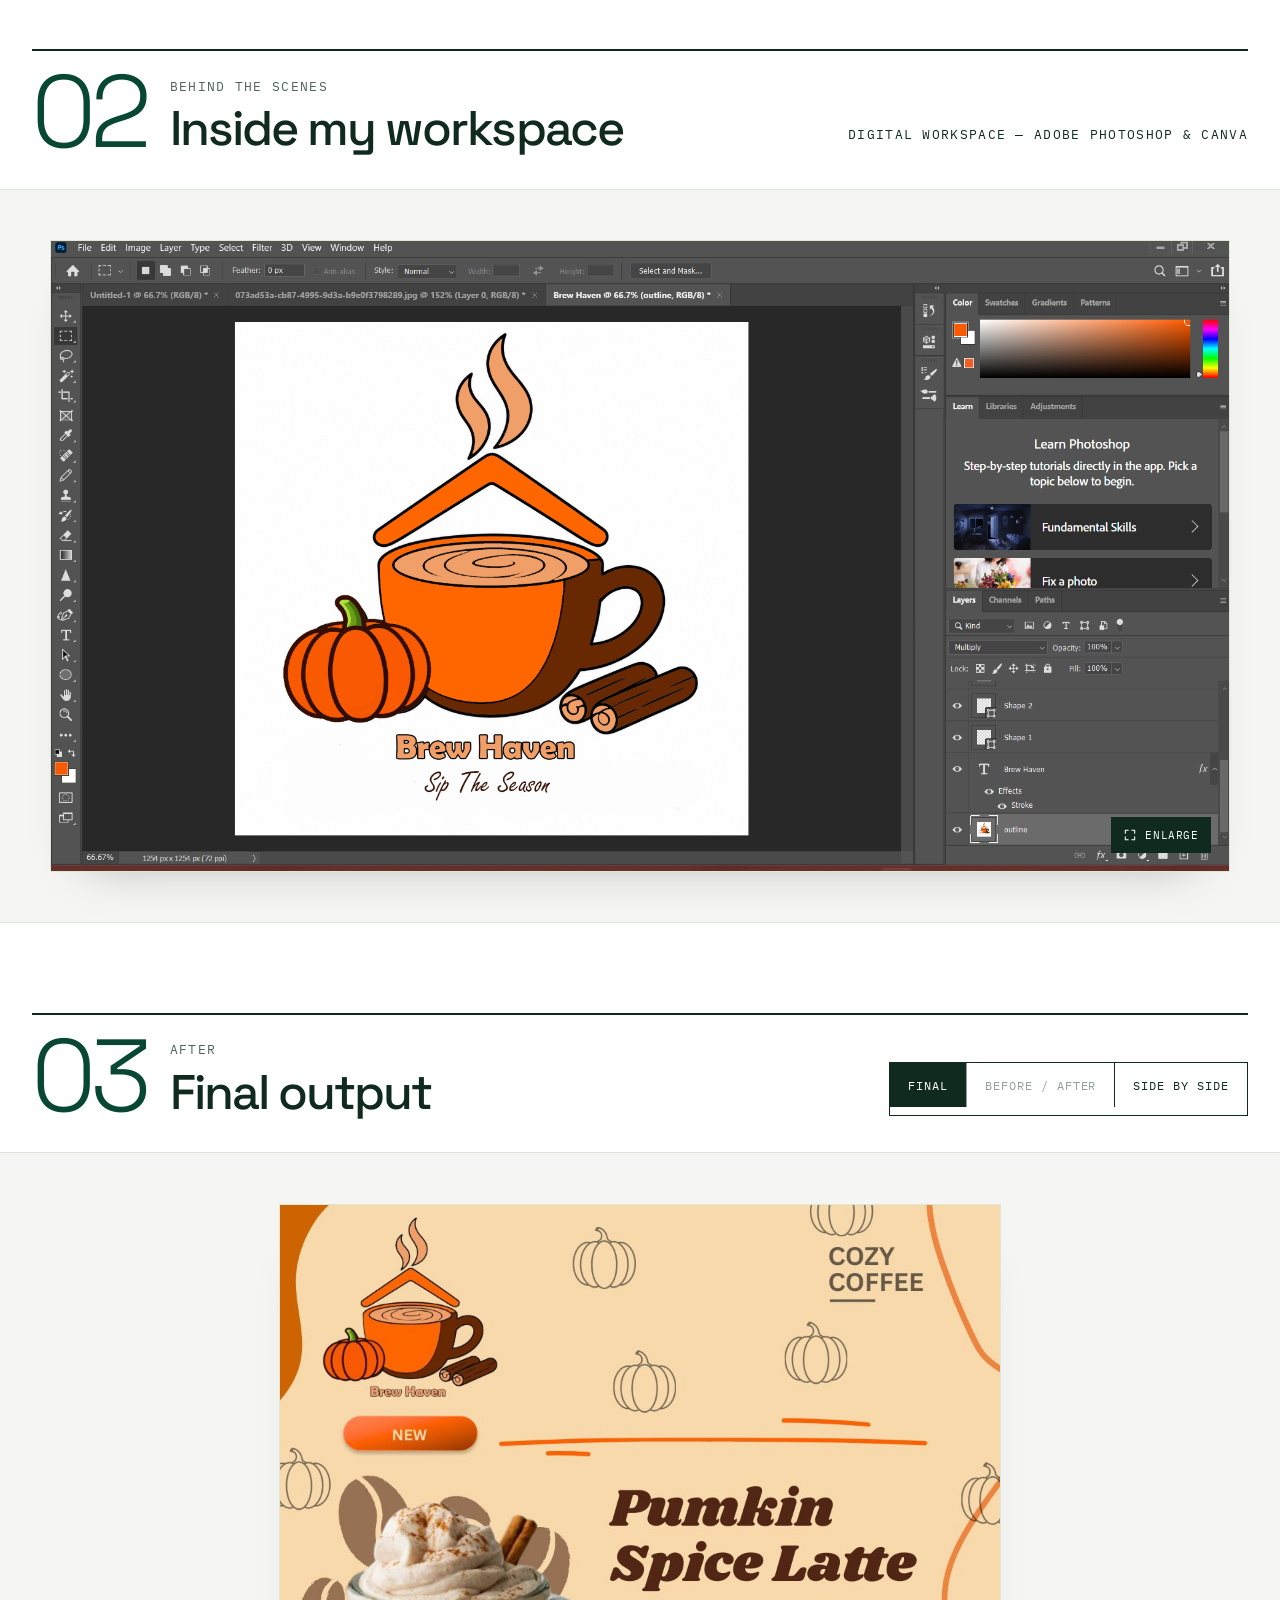
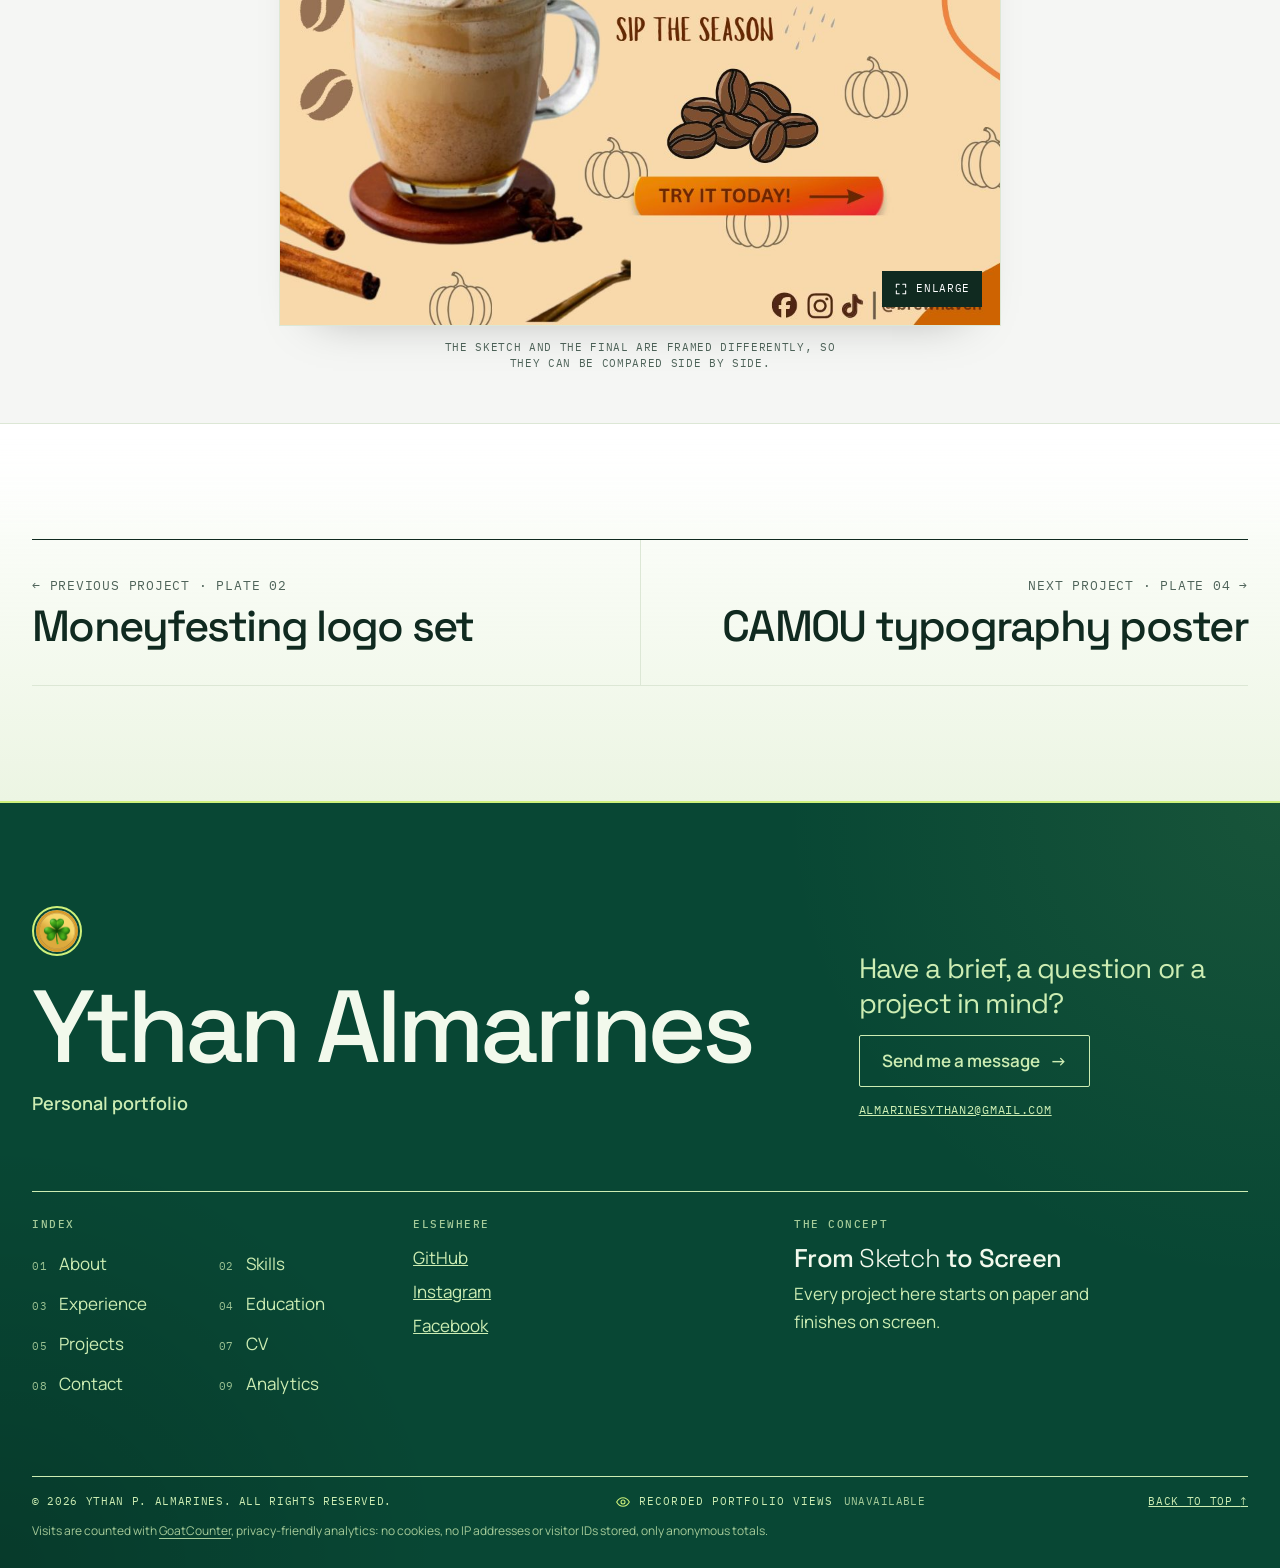
==== commit b2154318: "Describe GoatCounter tracking accurately Privacy line: no cookies, no IP addresses or visitor IDs st" ====
--- a/projects/brew-haven-graphics/index.html
+++ b/projects/brew-haven-graphics/index.html
@@ -225,7 +225,7 @@
       <span>&copy; 2026 Ythan P. Almarines. All rights reserved.</span>
       <p class="foot-views" data-views hidden><svg class="eye" width="16" height="16" viewBox="0 0 24 24" aria-hidden="true" fill="none" stroke="currentColor" stroke-width="1.6" stroke-linecap="round" stroke-linejoin="round"><path d="M2.5 12S6 5.5 12 5.5 21.5 12 21.5 12 18 18.5 12 18.5 2.5 12 2.5 12z"/><circle cx="12" cy="12" r="3"/></svg><span>Recorded Portfolio Views</span> <span class="foot-views-n" data-views-n>Loading&hellip;</span></p> <!-- Filled in by js/site.js from GoatCounter -->
       <a href="#main">Back to top <span aria-hidden="true">&uarr;</span></a>
-      <p class="foot-privacy">Page views are counted anonymously with <a href="https://www.goatcounter.com/help/privacy" target="_blank" rel="noopener">GoatCounter</a>: no cookies, no personal data stored.</p>
+      <p class="foot-privacy">Visits are counted with <a href="https://www.goatcounter.com/help/privacy" target="_blank" rel="noopener">GoatCounter</a>, privacy-friendly analytics: no cookies, no IP addresses or visitor IDs stored, only anonymous totals.</p>
     </div>
   </div>
 </footer>
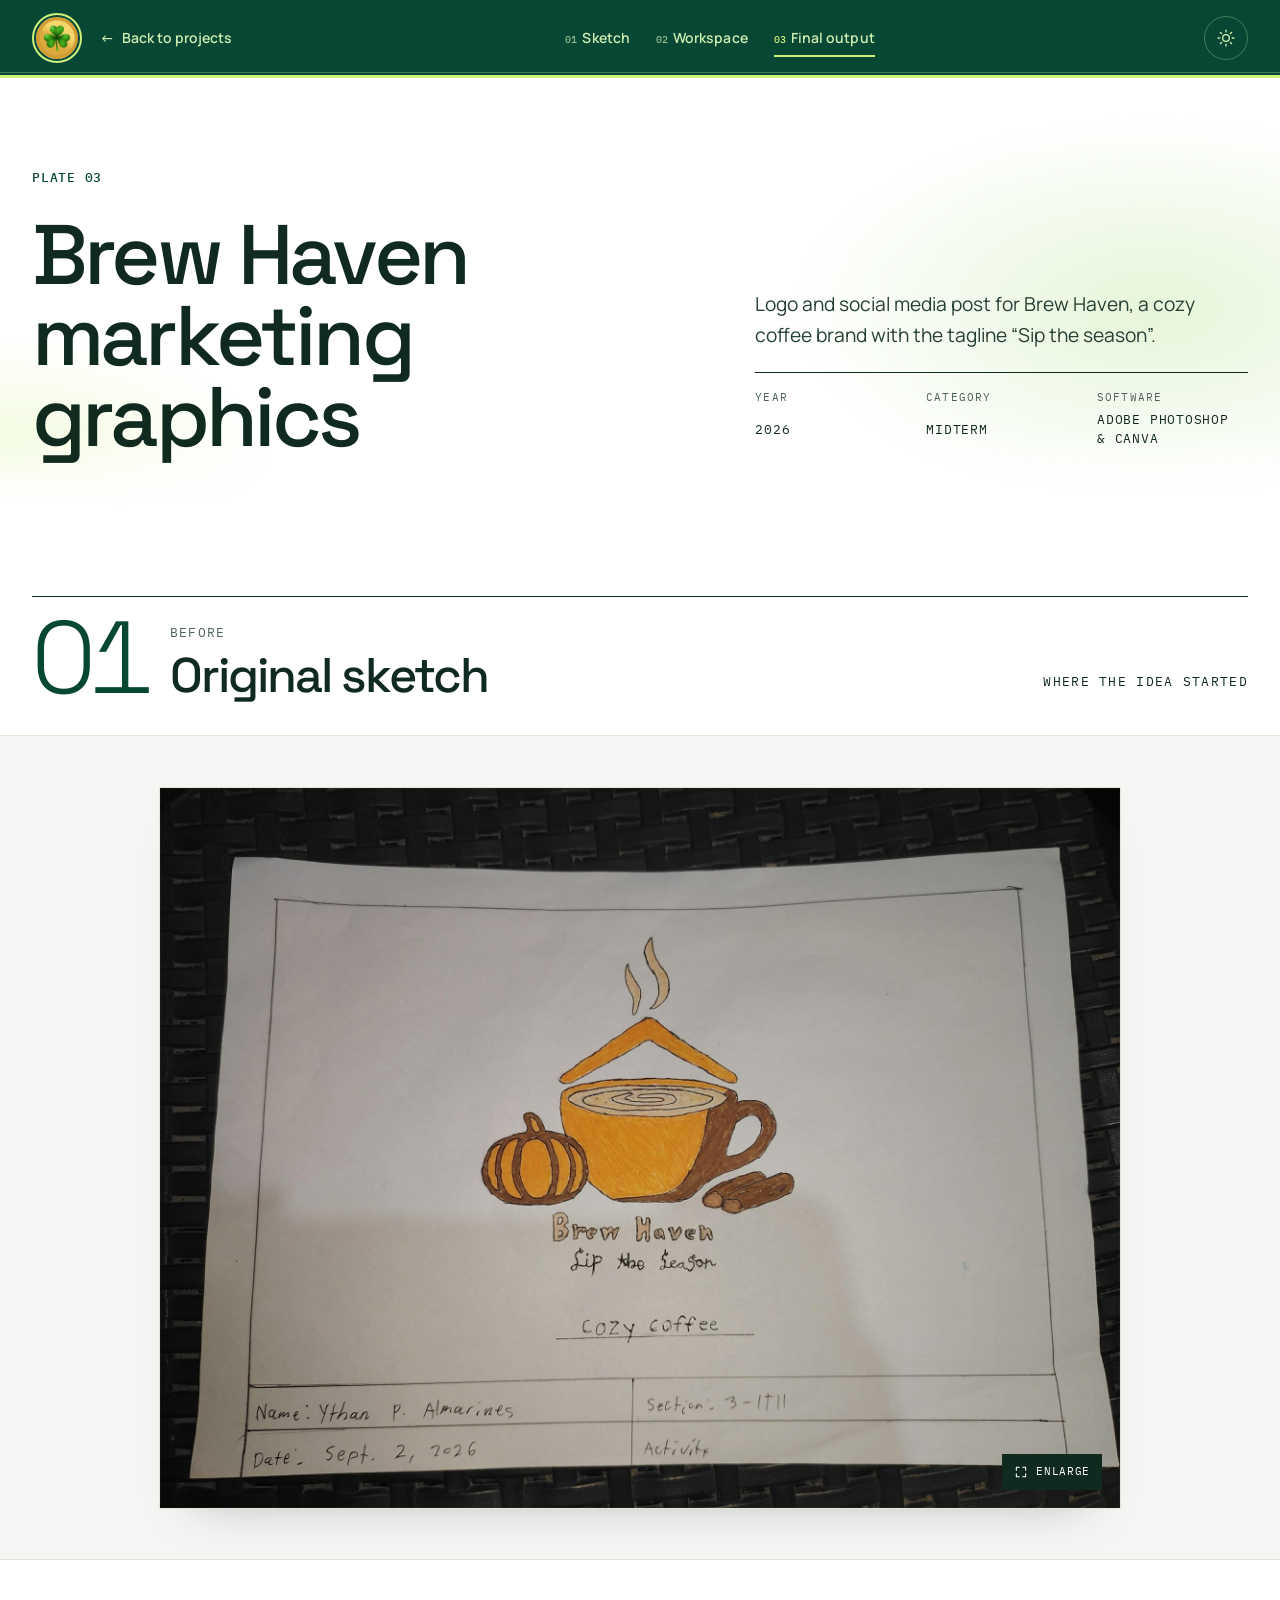
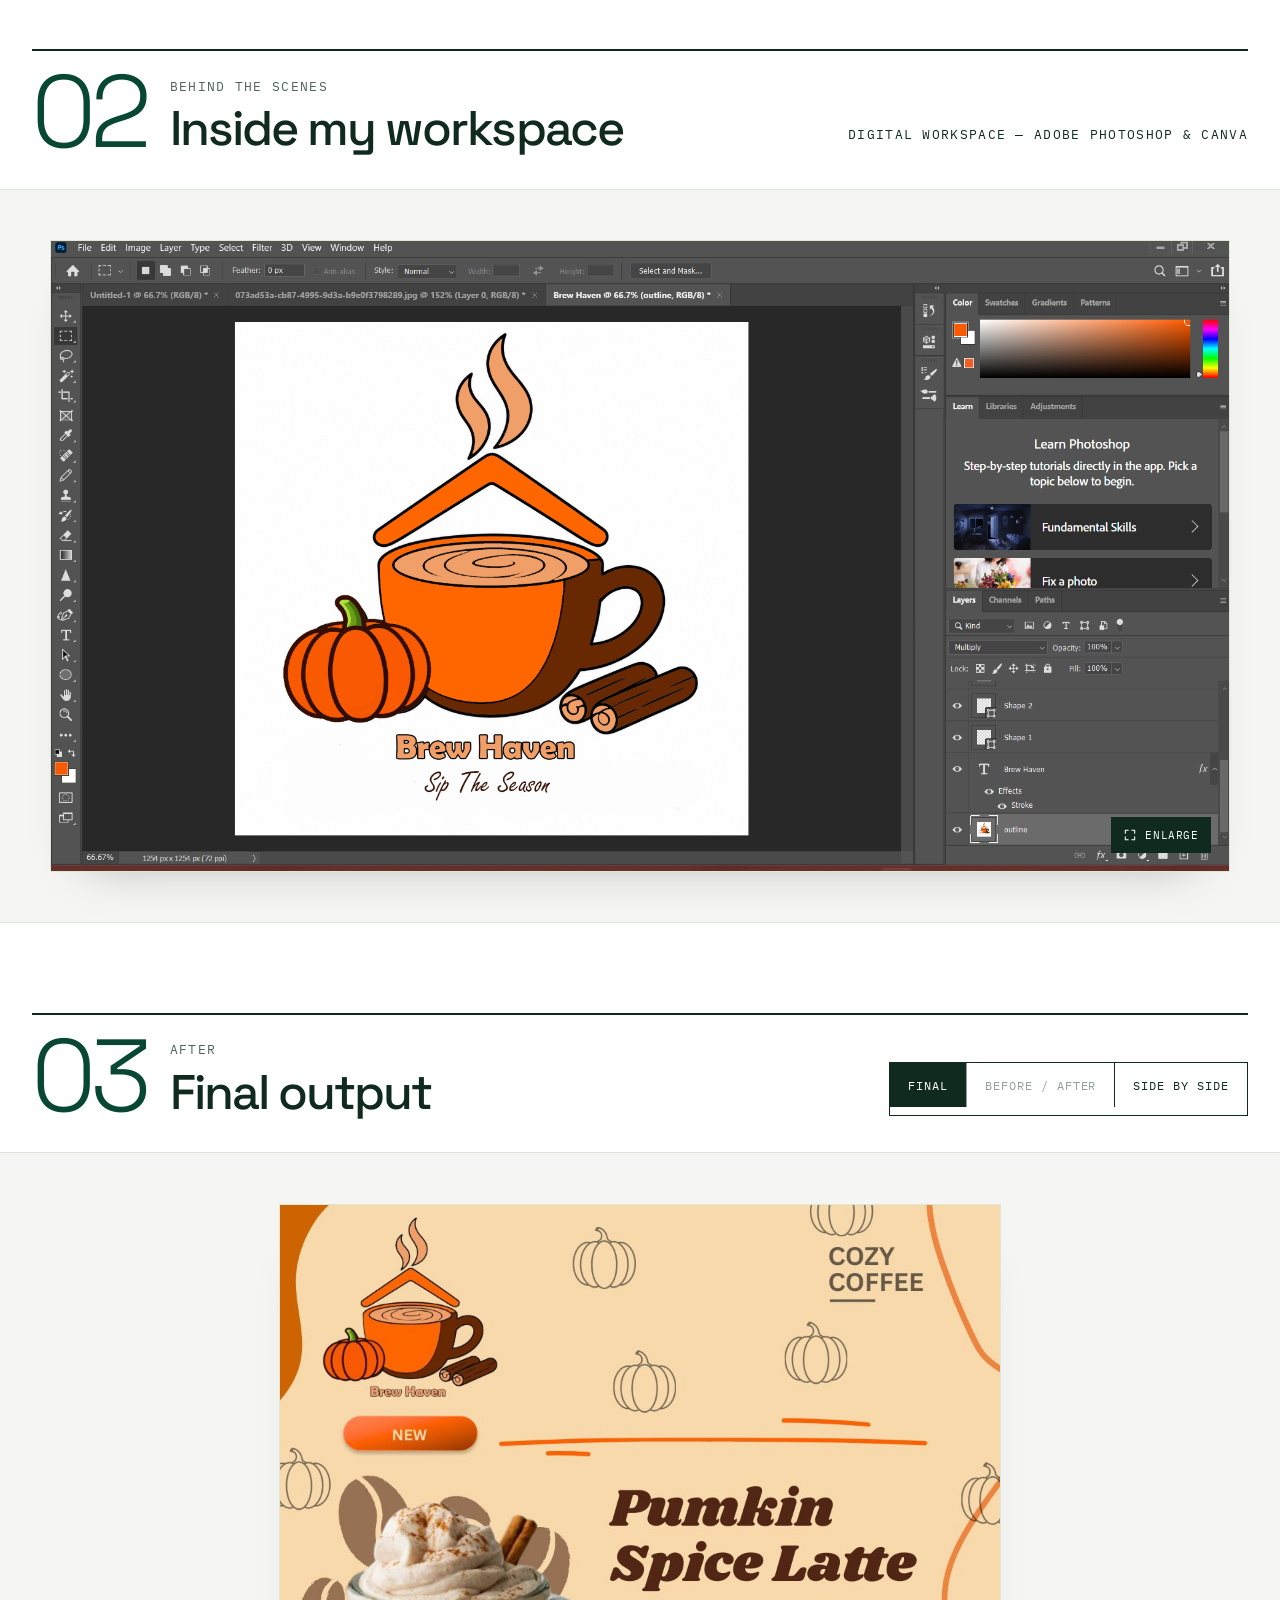
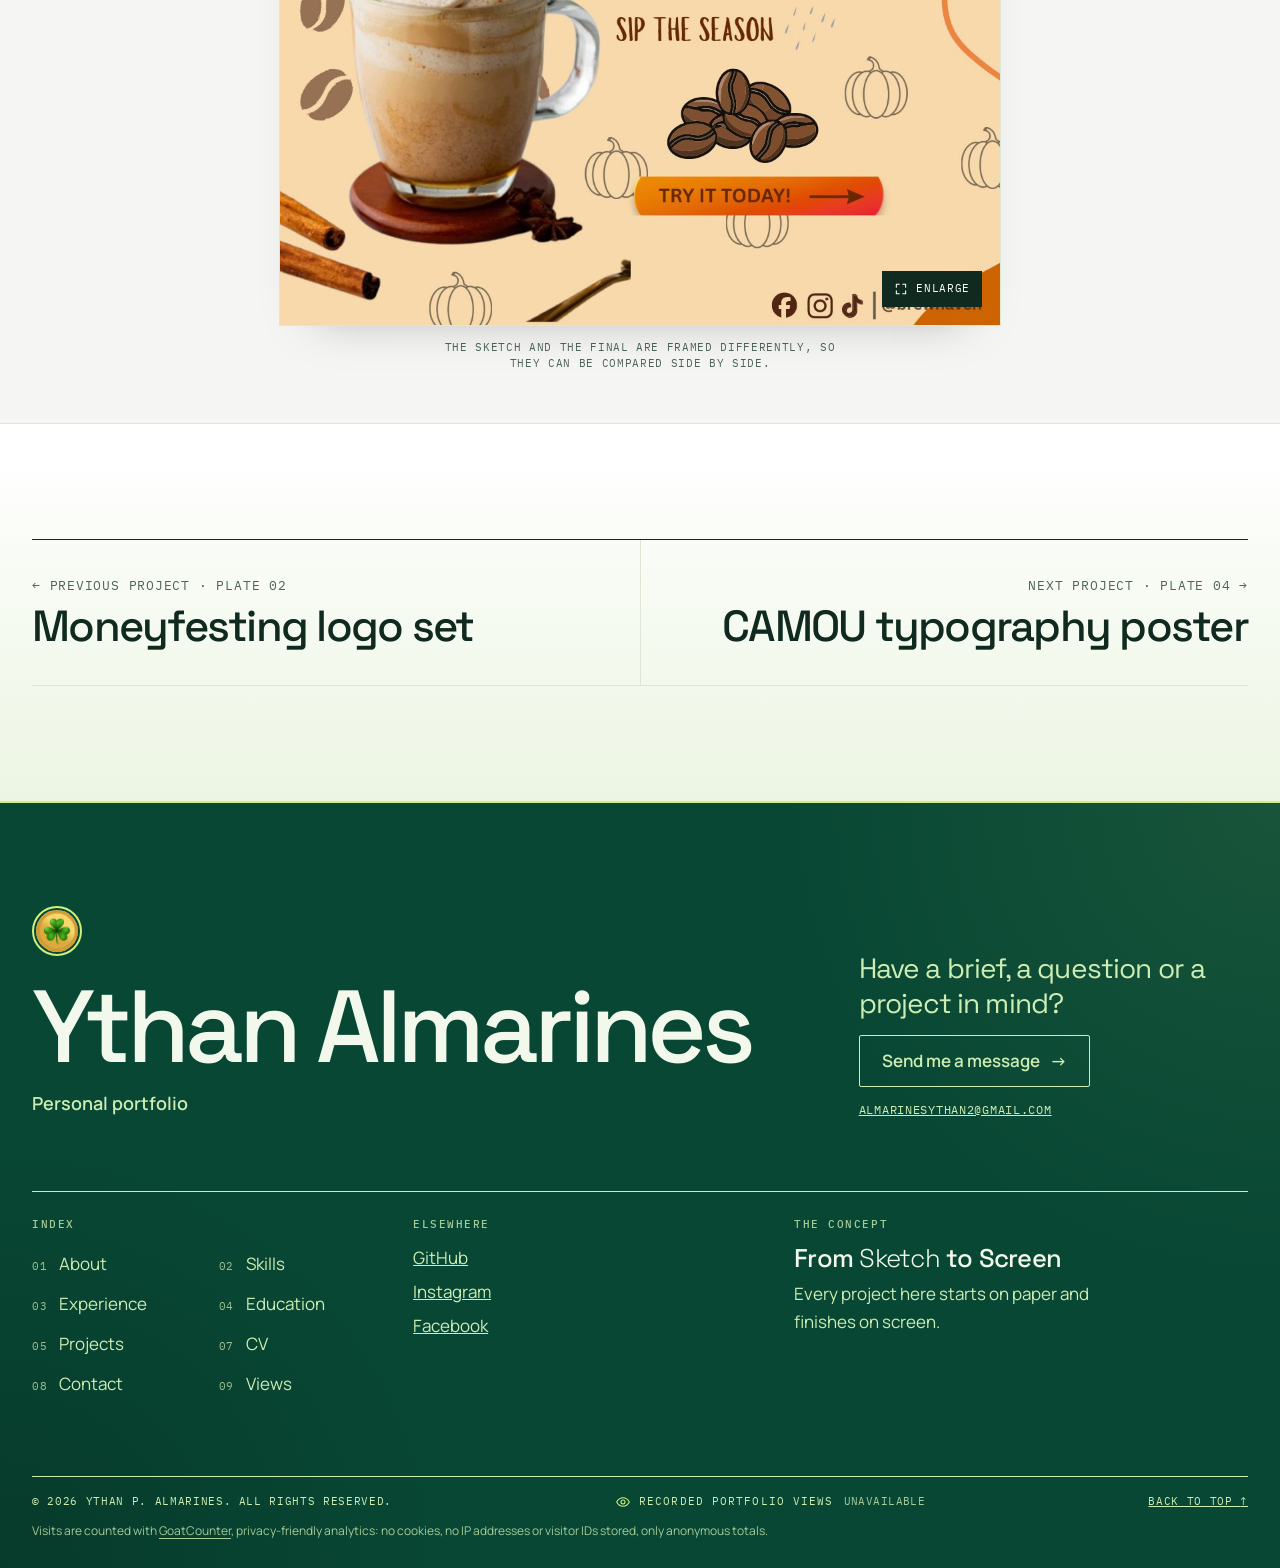
==== commit 75303385: "Rename the Analytics page label to Views Nav, menu, footer index, section label and tab title now sa" ====
--- a/projects/brew-haven-graphics/index.html
+++ b/projects/brew-haven-graphics/index.html
@@ -204,7 +204,7 @@
           <li><a href="../../index.html#projects"><span class="mono">05</span>Projects</a></li>
           <li><a href="../../index.html#cv"><span class="mono">07</span>CV</a></li>
           <li><a href="../../index.html#contact"><span class="mono">08</span>Contact</a></li>
-          <li><a href="../../analytics.html"><span class="mono">09</span>Analytics</a></li>
+          <li><a href="../../analytics.html"><span class="mono">09</span>Views</a></li>
         </ol>
       </nav>
       <div class="foot-col">
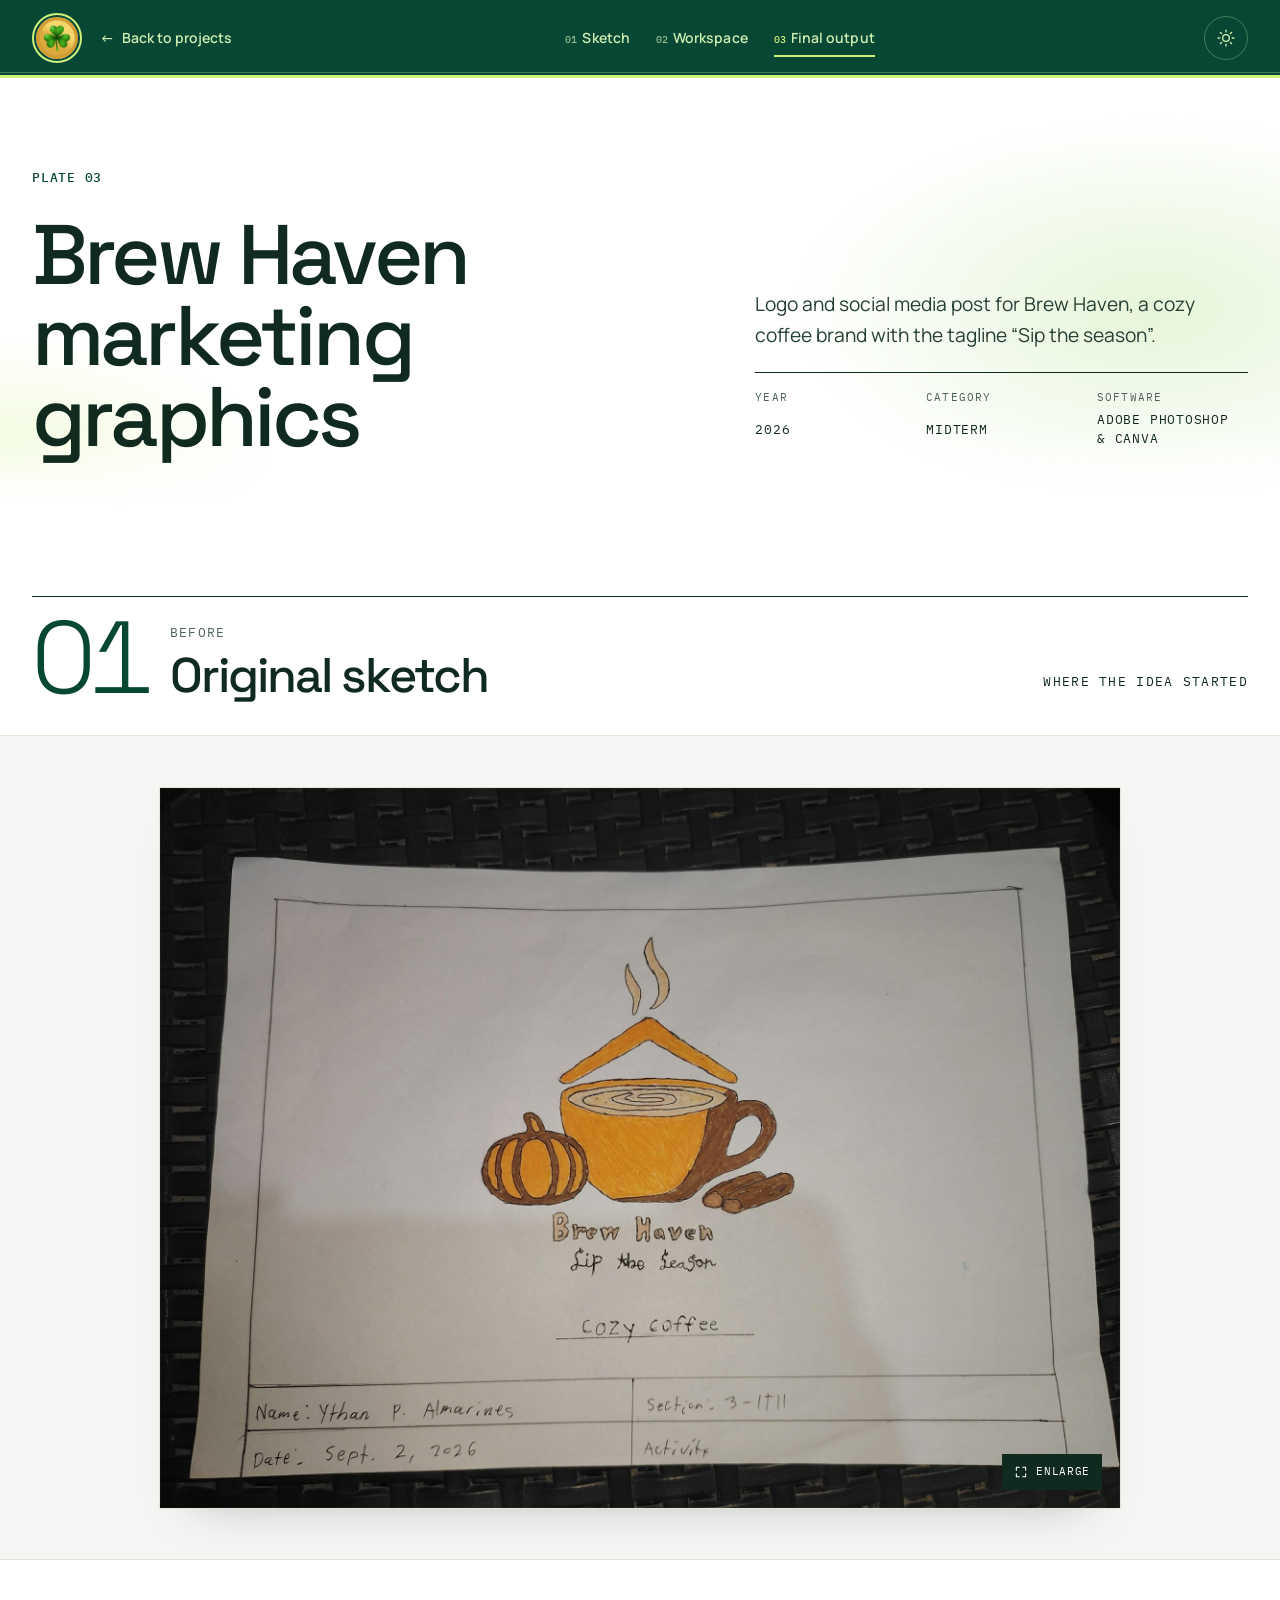
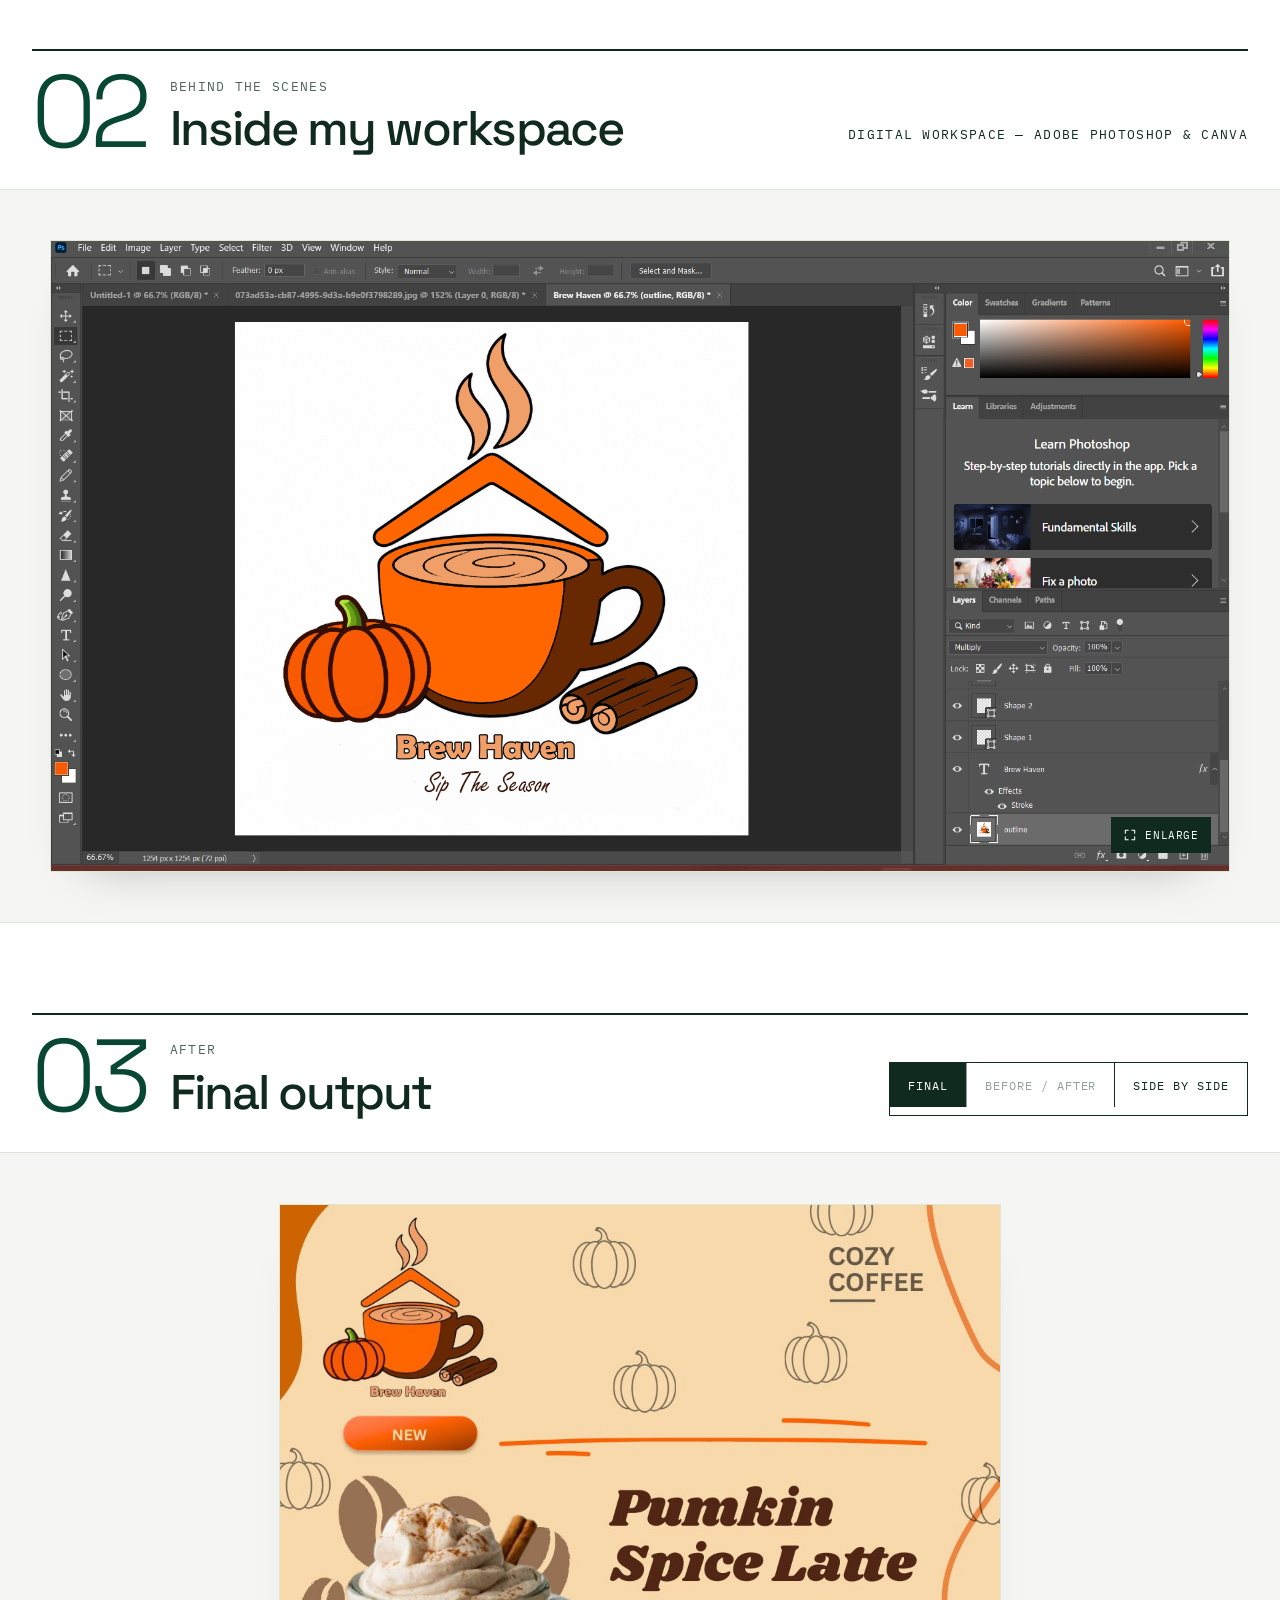
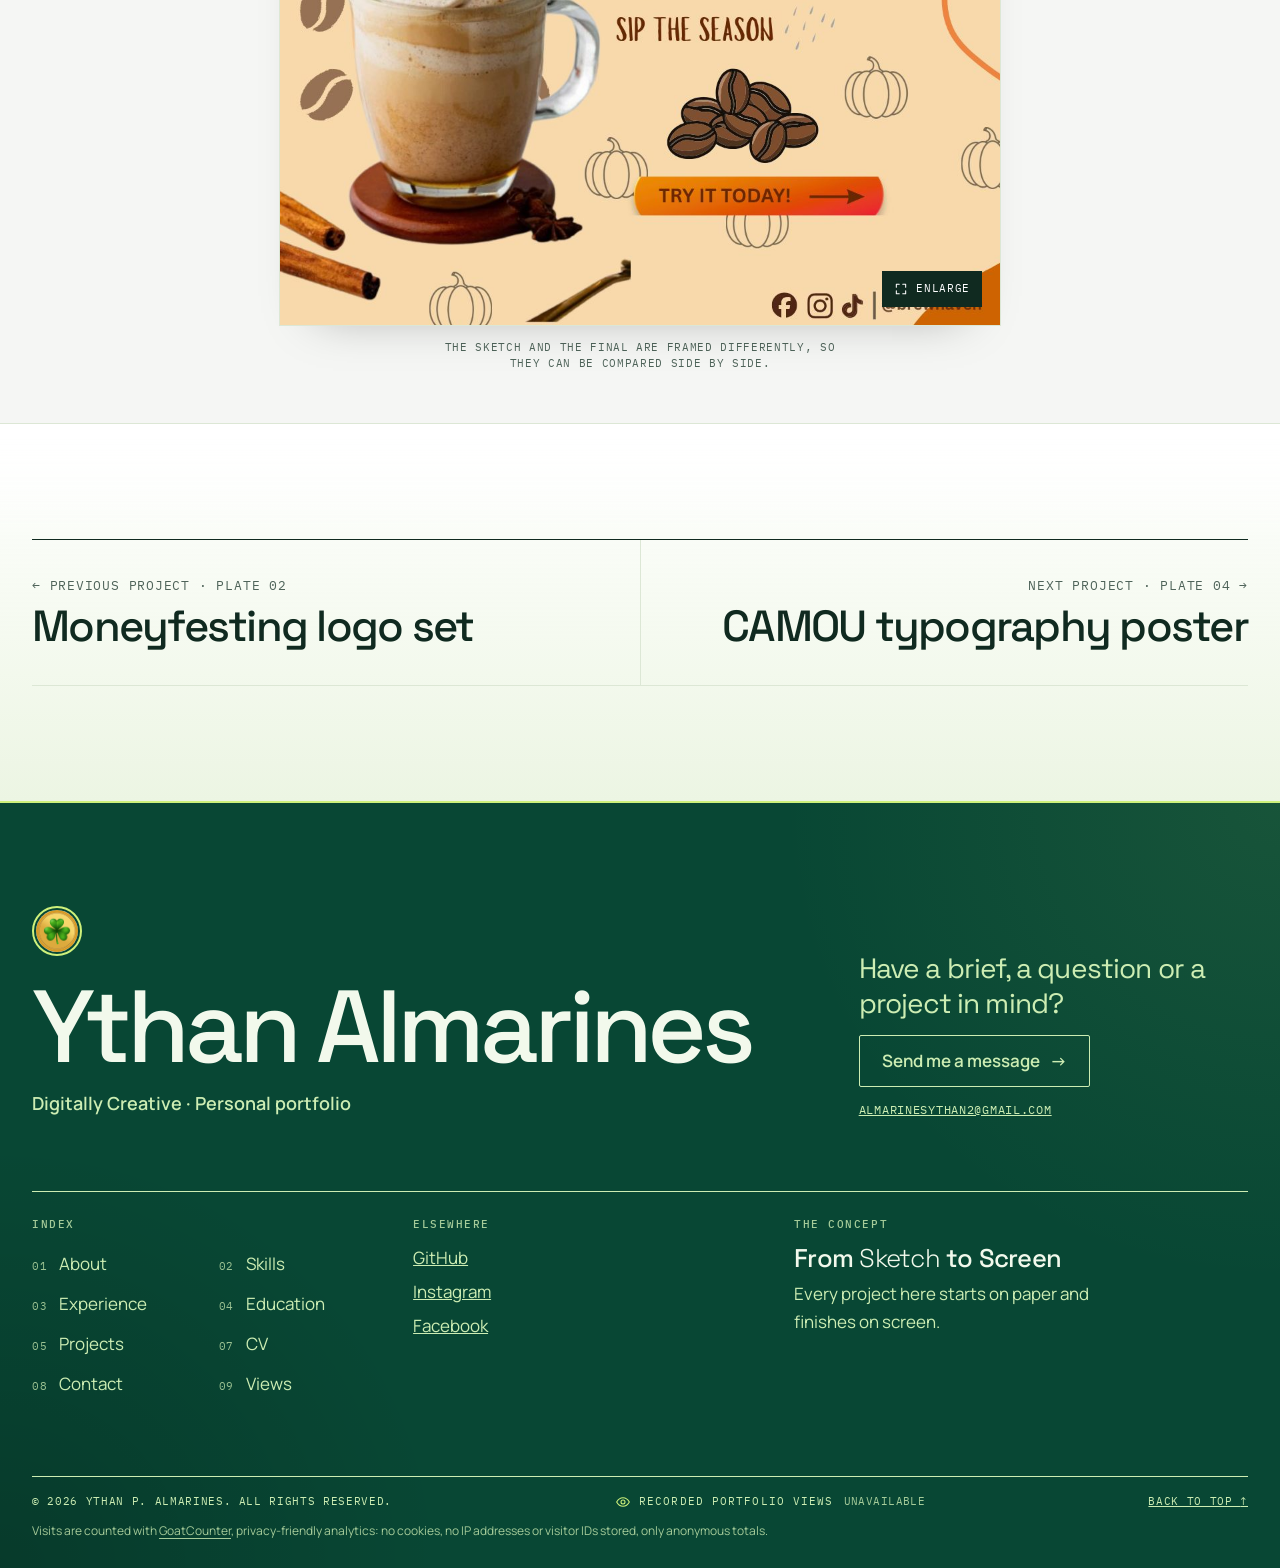
==== commit f5cf10aa: "Add the professional title Digitally Creative Shown on the cover between the name and the tagline, a" ====
--- a/projects/brew-haven-graphics/index.html
+++ b/projects/brew-haven-graphics/index.html
@@ -186,7 +186,7 @@
     <div class="foot-id">
       <a class="logo foot-logo" href="../../index.html" aria-label="Logo, go to the homepage"><img src="../../images/logo/logo.jpg" alt="" width="192" height="192" decoding="async"></a>
       <p class="foot-name">Ythan Almarines</p>
-      <p class="foot-role">Personal portfolio</p>
+      <p class="foot-role">Digitally Creative &middot; Personal portfolio</p>
     </div>
     <div class="foot-cta">
       <p class="foot-ask">Have a brief, a question or a project in mind?</p>
--- a/css/style.css
+++ b/css/style.css
@@ -406,8 +406,14 @@
 .scribble { position: absolute; left: 0; width: 100%; bottom: -.14em; height: .2em; overflow: visible; color: var(--marker); }
 .scribble path { fill: none; stroke: currentColor; stroke-width: 1.6; stroke-linecap: round; stroke-linejoin: round; }
 .scribble path { stroke-width: 2.2; }
-.intro-tagline {
-  margin-top: clamp(14px, 2.4svh, 26px); max-width: 32ch;
+/* Professional title: a catalogue label between the name and the tagline, led by a short marker rule */
+.intro-role {
+  margin-top: clamp(20px, 3.2svh, 34px); color: var(--marker-ink); font-weight: 500;
+  font-size: clamp(.8125rem, .65rem + .55vw, 1.0625rem); letter-spacing: .16em;
+}
+.intro-role > span { display: inline-flex; align-items: center; gap: 12px; }
+.intro-role > span::before { content: ""; width: 28px; height: 1.5px; background: currentColor; flex: 0 0 auto; }.intro-tagline {
+  margin-top: clamp(10px, 1.6svh, 18px); max-width: 32ch;
   font-family: var(--f-body); font-weight: 500; font-size: clamp(1.05rem, .7rem + 1.3vw, 1.55rem); line-height: 1.4; letter-spacing: -.01em;
 }
 .intro-tagline > span { display: inline-block; }
@@ -959,6 +965,7 @@
 .motion .in-hi { animation: mask-up calc(700ms * var(--k)) var(--ease) calc(200ms * var(--k)) both; }
 .motion .in-name { animation: mask-up calc(850ms * var(--k)) var(--ease) calc(300ms * var(--k)) both; }
 .motion .scribble path { animation: pencil calc(600ms * var(--k)) var(--ease-io) calc(820ms * var(--k)) both; }
+.motion .intro-role > span { animation: rise calc(520ms * var(--k)) var(--ease) calc(480ms * var(--k)) both; }
 .motion .intro-tagline > span { animation: rise calc(560ms * var(--k)) var(--ease) calc(560ms * var(--k)) both; }
 .motion .cue-ring { animation: rise calc(500ms * var(--k)) var(--ease) calc(950ms * var(--k)) both; }
 @keyframes grow-y { from { transform: scaleY(0); } }
@@ -975,6 +982,7 @@
 .intro::before { --sy: 16svh; --ss: 1.06; }
 .intro-photo { --sy: 22svh; --ss: .9; --so: .15; }
 .intro-name { --sy: 14svh; --so: 0; }
+.intro-role { --sy: 12svh; --so: 0; --end: 65%; --rate: 1.54; }
 .intro-tagline { --sy: 10svh; --so: 0; --end: 60%; --rate: 1.67; }
 .intro-cue { --so: 0; --end: 18%; --rate: 5.5; }
 @keyframes intro-exit { to { transform: translate3d(0, var(--sy, 0px), 0) scale(var(--ss, 1)); opacity: var(--so, 1); } }
